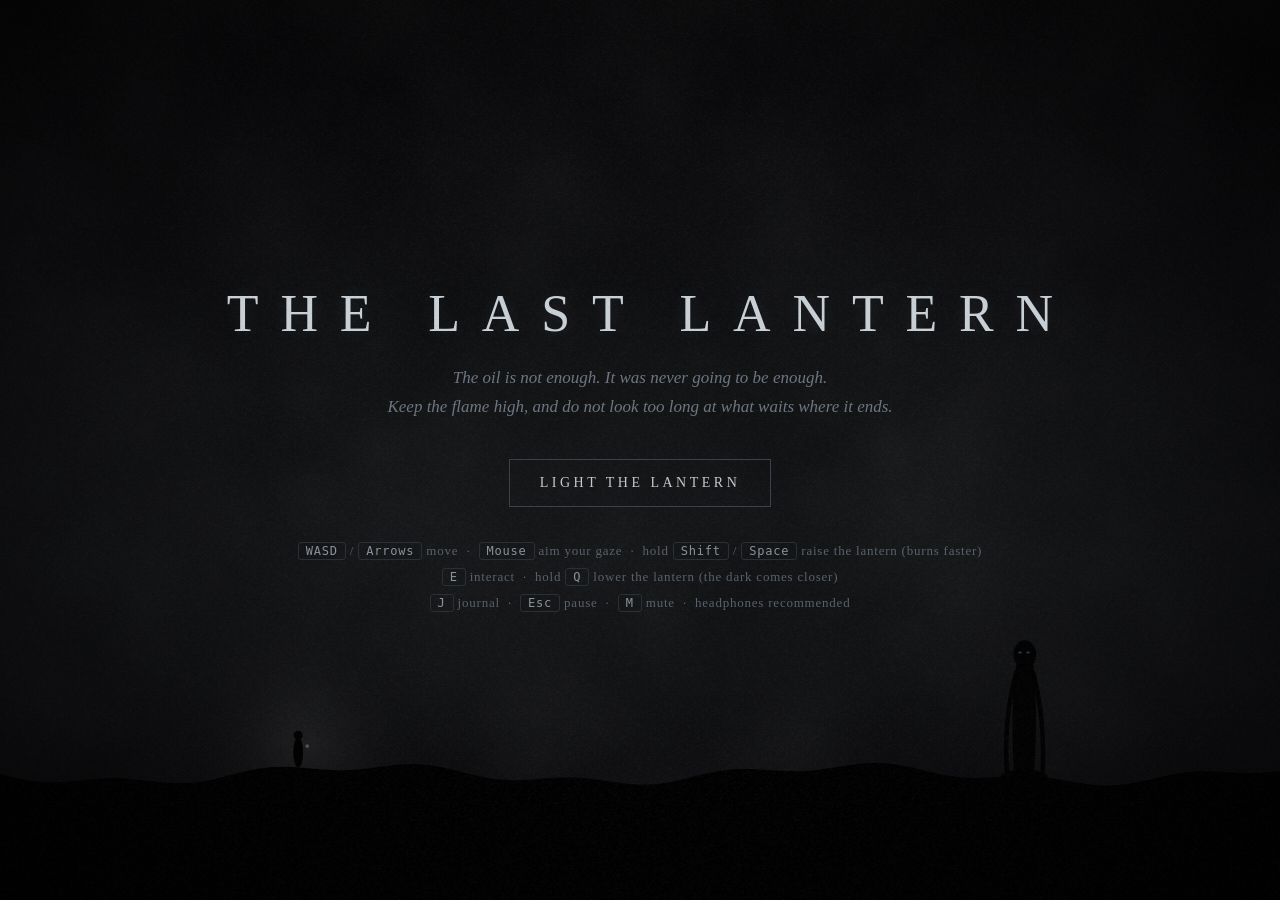
==== index.html @ de09eb02 "The Last Lantern: mobile-first atmospheric exploration game" ====
<!doctype html>
<html lang="en">
<head>
<meta charset="utf-8">
<meta name="viewport" content="width=device-width,initial-scale=1,minimum-scale=1,maximum-scale=1,user-scalable=no,viewport-fit=cover">
<meta name="theme-color" content="#000000">
<meta name="color-scheme" content="dark">
<meta name="description" content="A small eerie lantern game. The oil is not enough.">
<meta name="mobile-web-app-capable" content="yes">
<meta name="apple-mobile-web-app-capable" content="yes">
<meta name="apple-mobile-web-app-status-bar-style" content="black-translucent">
<meta name="apple-mobile-web-app-title" content="Last Lantern">
<meta name="format-detection" content="telephone=no">
<title>The Last Lantern</title>
<link rel="icon" type="image/png" href="icons/icon-192.png">
<link rel="apple-touch-icon" href="icons/apple-touch-icon.png">
<!-- the web app manifest + service worker are attached by script only when served over http(s); opened as a file, the game simply runs -->
<style>
  :root { --ink:#b9c2cb; --dim:#6d7782; --bg:#030406; }
  * { box-sizing:border-box; }
  html,body { margin:0; width:100%; height:100%; height:100dvh; background:#000; overflow:hidden; overscroll-behavior:none; color:var(--ink);
    font-family: "Iowan Old Style","Palatino Linotype",Palatino,Georgia,serif; -webkit-user-select:none; user-select:none; touch-action:none;
    -webkit-touch-callout:none; -webkit-tap-highlight-color:transparent; -webkit-text-size-adjust:100%; text-size-adjust:100%; }
  body { position:fixed; inset:0; }
  #safe { position:fixed; left:0; top:0; visibility:hidden; pointer-events:none;
    padding:env(safe-area-inset-top,0px) env(safe-area-inset-right,0px) env(safe-area-inset-bottom,0px) env(safe-area-inset-left,0px); }
  canvas { display:block; position:fixed; inset:0; }
  html.lowfx body[data-mode=play]::after { display:none; }
  body::after { content:''; position:fixed; inset:-60px; background:var(--grain); opacity:.09; pointer-events:none; z-index:50; animation:grainshift .45s steps(3) infinite; }
  @keyframes grainshift { 0% { transform:translate(0,0); } 33% { transform:translate(-37px,21px); } 66% { transform:translate(19px,-43px); } 100% { transform:translate(0,0); } }
  .overlay { position:fixed; inset:0; display:flex; flex-direction:column; align-items:center; justify-content:center;
    text-align:center; background:rgba(2,3,5,.94); transition:opacity 1.2s ease; z-index:10;
    padding:calc(20px + env(safe-area-inset-top,0px)) calc(20px + env(safe-area-inset-right,0px)) calc(20px + env(safe-area-inset-bottom,0px)) calc(20px + env(safe-area-inset-left,0px)); }
  .hidden { opacity:0; pointer-events:none; }
  h1 { font-weight:400; letter-spacing:.42em; font-size:clamp(26px,5vw,52px); margin:0 0 .4em; color:#c9d0d6;
    text-shadow:0 0 18px rgba(150,170,190,.12); padding-left:.42em; }
  h2 { font-weight:400; letter-spacing:.35em; font-size:clamp(18px,3.4vw,30px); margin:0 0 1em; color:#aeb7c0; padding-left:.35em; }
  p.lede { max-width:34em; color:var(--dim); font-style:italic; line-height:1.7; font-size:clamp(14px,2vw,17px); margin:0 0 2.2em; }
  .controls { color:#59636d; font-size:13px; line-height:2; letter-spacing:.06em; margin-top:2.4em; }
  .controls b { color:#8a949e; font-weight:400; border:1px solid #2a3038; padding:1px 7px; border-radius:3px; font-family:ui-monospace,monospace; font-size:12px; }
  button { font:inherit; background:transparent; color:#c3cad1; border:1px solid #3a424b; padding:12px 30px; letter-spacing:.25em; min-height:48px;
    font-size:14px; cursor:pointer; transition:all .4s; text-transform:uppercase; touch-action:manipulation; }
  button:hover, button:focus { border-color:rgba(118,196,222,.55); color:#e6eaee; outline:none; box-shadow:0 0 30px rgba(140,160,180,.08); }
  #lore { position:fixed; left:50%; top:9%; transform:translateX(-50%); max-width:min(560px,88vw); text-align:center;
    font-style:italic; color:#b3bcc5; font-size:clamp(14px,2.1vw,18px); line-height:1.65; text-shadow:0 0 12px #000,0 0 3px #000;
    opacity:0; transition:opacity 1.6s ease; pointer-events:none; z-index:5; }
  #lore .n { display:block; font-style:normal; font-size:11px; letter-spacing:.4em; color:#59636d; margin-bottom:.8em; }
  #title { background:rgba(2,3,5,.55); }
  #journal .entries { max-width:620px; width:100%; max-height:62vh; max-height:62dvh; overflow:auto; text-align:left; padding:0 8px; touch-action:pan-y; overscroll-behavior:contain; -webkit-overflow-scrolling:touch; }
  #journal .e { border-top:1px solid #1a1f25; padding:14px 2px; color:#a7b0b9; font-style:italic; line-height:1.6; font-size:15px; }
  #journal .e .n { font-style:normal; color:#4d5660; font-size:11px; letter-spacing:.3em; display:block; margin-bottom:4px; }
  #journal .e.missing { color:#30363d; }
  .stats { color:#59636d; letter-spacing:.12em; font-size:13px; margin:-1em 0 2.2em; }
  .tc { display:none; } html.touch .tc { display:block; } html.touch .kb { display:none; }
  /* thumb zone: big round buttons bottom-right, sized for thumbs (all >= 72px) */
  #touch { position:fixed; right:calc(14px + env(safe-area-inset-right,0px)); bottom:calc(18px + env(safe-area-inset-bottom,0px)); width:206px; height:196px; display:none; z-index:4; pointer-events:none; }
  html.touch body[data-mode=play] #touch { display:block; }
  #touch .tb { position:absolute; pointer-events:auto; border-radius:50%; border:1px solid rgba(150,160,172,.34); background:rgba(6,8,10,.46); color:#aeb8c2;
    font-size:12px; letter-spacing:.16em; padding:0 0 0 .16em; min-height:0; display:flex; align-items:center; justify-content:center; text-transform:uppercase;
    transition:border-color .25s, background .25s, transform .08s, color .25s; box-shadow:none; touch-action:none; }
  #touch .tb:hover, #touch .tb:focus { box-shadow:none; color:#aeb8c2; border-color:rgba(150,160,172,.34); }
  #tUse { width:96px; height:96px; right:0; bottom:0; font-size:14px; }
  #tLower { width:76px; height:76px; right:108px; bottom:4px; }
  #tRaise { width:76px; height:76px; right:12px; bottom:110px; }
  #touch .tb.on { background:rgba(170,180,190,.18); border-color:rgba(205,212,220,.7); color:#e4e8ec; transform:scale(.95); }
  #touch .tb.ready { border-color:rgba(225,230,235,.8); color:#eef1f4; animation:ready 1.25s ease-in-out infinite; }
  @keyframes ready { 0%,100% { box-shadow:0 0 0 0 rgba(220,225,230,0), inset 0 0 10px rgba(220,225,230,.06); } 50% { box-shadow:0 0 26px 3px rgba(220,225,230,.22), inset 0 0 20px rgba(220,225,230,.16); } }
  /* small corner icons: journal + pause */
  #corner { position:fixed; top:calc(6px + env(safe-area-inset-top,0px)); right:calc(6px + env(safe-area-inset-right,0px)); display:none; z-index:6; }
  body[data-mode=play] #corner { display:flex; }
  #corner button { width:46px; height:46px; min-height:0; padding:0; border:none; display:flex; align-items:center; justify-content:center; background:transparent; box-shadow:none; }
  #corner svg { width:22px; height:22px; stroke:rgba(165,175,186,.62); fill:none; stroke-width:1.3; stroke-linecap:round; stroke-linejoin:round; }
  #corner button:active svg { stroke:rgba(230,234,238,.9); }
  .row { display:flex; gap:12px; flex-wrap:wrap; justify-content:center; margin-top:1em; }
  .row button { font-size:12px; padding:10px 18px; color:#8d97a1; }
  .controls.tc { color:#7a848f; } .tc div { margin:.12em 0; } .tc b { color:#a3adb7; }
  @media (max-height:520px) { .controls.tc { columns:2; column-gap:2.4em; text-align:left; } .tc div { break-inside:avoid; } }
  .land { display:none; }
  @media (orientation:landscape) { .land { display:inline; } }
  html.touch #lore { top:auto; bottom:calc(250px + env(safe-area-inset-bottom,0px)); max-width:min(520px,90vw); }
  @media (orientation:landscape) { html.touch #lore { bottom:calc(64px + env(safe-area-inset-bottom,0px)); max-width:min(420px,48vw); } }
  /* phones, portrait */
  @media (max-width:540px) and (orientation:portrait) {
    #title { justify-content:flex-start; padding-top:calc(9vh + env(safe-area-inset-top,0px)); padding-top:calc(9dvh + env(safe-area-inset-top,0px)); }
  }
  @media (max-width:540px) {
    h1 { font-size:29px; letter-spacing:.3em; padding-left:.3em; line-height:1.4; }
    h2 { font-size:21px; letter-spacing:.28em; }
    p.lede { font-size:15px; line-height:1.6; }
    .controls { font-size:13px; line-height:1.85; letter-spacing:.03em; margin-top:2em; max-width:340px; }
    .controls b { font-size:11.5px; padding:1px 6px; }
    #lore { font-size:16px; max-width:90vw; }
    #journal .e { font-size:15.5px; }
  }
  /* short screens (phones held sideways) */
  @media (max-height:520px) {
    .overlay { justify-content:center; }
    h1 { font-size:25px; margin-bottom:.2em; }
    h2 { font-size:19px; margin-bottom:.5em; }
    p.lede { font-size:14px; line-height:1.5; margin-bottom:1.1em; max-width:46em; }
    .controls { margin-top:1em; line-height:1.7; font-size:12px; max-width:none; }
    #journal .entries { max-height:58vh; max-height:58dvh; }
    #touch { transform:scale(.9); transform-origin:100% 100%; }
  }
</style>
</head>
<body>
<div id="safe"></div>
<canvas id="c"></canvas>
<div id="lore"></div>

<div id="title" class="overlay">
  <h1>THE LAST LANTERN</h1>
  <p class="lede">The oil is not enough. It was never going to be enough.<br>Keep the flame high, and do not look too long at what waits where it ends.</p>
  <button id="startBtn">Light the lantern</button>
  <div class="controls tc">
    <div><b>Walk</b> a thumb down in the lower half <span class="land">(left half)</span></div>
    <div><b>Look</b> drag in the upper half <span class="land">(right half)</span></div>
    <div><b>Raise</b> more light, but it burns faster</div>
    <div><b>Lower</b> the dark comes closer</div>
    <div><b>Use</b> glows when something is in reach</div>
    <div>tap a mirror to turn it &nbsp;·&nbsp; headphones on</div>
  </div>
  <div class="controls kb">
    <b>WASD</b> / <b>Arrows</b> move &nbsp;·&nbsp; <b>Mouse</b> aim your gaze &nbsp;·&nbsp; hold <b>Shift</b> / <b>Space</b> raise the lantern (burns faster)<br>
    <b>E</b> interact &nbsp;·&nbsp; hold <b>Q</b> lower the lantern (the dark comes closer)<br>
    <b>J</b> journal &nbsp;·&nbsp; <b>Esc</b> pause &nbsp;·&nbsp; <b>M</b> mute &nbsp;·&nbsp; headphones recommended
  </div>
</div>

<div id="depth" class="overlay hidden"><h2 id="depthName"></h2><p class="lede" id="depthLine"></p></div>

<div id="pause" class="overlay hidden">
  <h2>THE FLAME WAITS</h2>
  <p class="lede">It is still burning. Somewhere, so are you.</p>
  <button id="resumeBtn">Return</button>
  <div class="row"><button id="soundBtn">Sound: on</button><button id="hapticBtn">Vibration: on</button><button id="quitBtn">Give up</button></div>
</div>

<div id="journal" class="overlay hidden">
  <h2>FRAGMENTS</h2>
  <div class="entries scroll" id="entries"></div>
  <p style="margin-top:1.6em"><button id="closeJournal">Close</button></p>
</div>

<div id="end" class="overlay hidden">
  <h2 id="endTitle"></h2>
  <p class="lede" id="endText"></p>
  <div class="stats" id="endStats"></div>
  <button id="againBtn">Go down again</button>
</div>

<div id="touch"><button class="tb" id="tRaise" aria-label="Raise the lantern">Raise</button><button class="tb" id="tLower" aria-label="Lower the lantern">Lower</button><button class="tb" id="tUse" aria-label="Use">Use</button></div>
<div id="corner">
  <button id="bJournal" aria-label="Journal"><svg viewBox="0 0 24 24"><path d="M4 5.5c2.6-1.2 5.4-1.2 8 .4v13c-2.6-1.6-5.4-1.6-8-.4z"/><path d="M20 5.5c-2.6-1.2-5.4-1.2-8 .4v13c2.6-1.6 5.4-1.6 8-.4z"/></svg></button>
  <button id="bPause" aria-label="Pause"><svg viewBox="0 0 24 24"><path d="M9 6v12M15 6v12"/></svg></button>
</div>

<script>
'use strict';
/* =========================================================================
   THE LAST LANTERN — a small atmospheric dread game. Single file, no deps.
   ========================================================================= */
const TILE = 32, TAU = Math.PI * 2, DEPTHS = 3;
const clamp = (v, a, b) => v < a ? a : v > b ? b : v;
const lerp = (a, b, t) => a + (b - a) * t;

const LORE = [
  "Day three. The lamplighter says the dark down here is not an absence. It is a tenant. Pay it in oil and it lets you pass.",
  "Do not count the eyes. If you count them, they know you are counting.",
  "The light does not drive them away. It only makes them polite.",
  "There were nine of us when we came down. The tally on the wall says ten. None of us made the tenth mark.",
  "Something walked beside me for an hour, just past the edge of the light. When I stopped, it stopped. A moment later. Not quite in time.",
  "If you hear whispering, do not answer. It is practising your voice.",
  "Mara's lantern went out at the third turning. We heard her calling for an hour. Then she stopped calling, and started describing us.",
  "The walls are warmer than stone should be. When the oil runs low I can feel them leaning in to listen.",
  "Note to whoever finds this: the stairs only go down. I have checked. I have checked so many times.",
  "I dreamt I was the dark, and someone came with a little light, and I was so patient. I was so patient.",
  "They are not afraid of the flame. They are waiting for it. You do not stand that close to something you fear.",
  "keep the flame high keep the flame high keep the flame high keep the flame high keep"
];
const WHISPERS = ["closer", "let it go out", "we remember your face", "stay", "so heavy, the light", "put it down",
  "we are patient", "don't turn around", "not yet", "you were always here", "hush", "listen", "it's almost out", "we can wait"];
const DEPTH_INFO = [
  ["DEPTH  I", "The stair closes above you without a sound. Your lantern is the only warm thing for a mile of stone."],
  ["DEPTH  II", "The air is colder here. The walls are wet, as if something has been breathing on them."],
  ["DEPTH  III", "There is no draft at this depth. Nothing has come down here in a long time. Nothing has gone up."]
];

const PUZZLE_HINT = [
  "The stair is sealed. Four braziers stand cold somewhere on this level, and someone has scratched a count beside each.  {E} lights them, in the order they were counted.",
  "The stair is sealed. A thin grey light falls through a crack in the ceiling.  Turn the mirrors with {E}{TAP} and lead it to the seal.",
  "The stair is sealed. Three stones on this level are blank in your light. Some things will only speak in the dark.  Hold {Q} to lower the lantern."
];
const SOLVE_TEXT = [
  "The four flames lean toward you, all at once. Somewhere below, stone moves. Everything in the dark has gone very quiet.",
  "The light touches the seal and turns the colour of ash. Somewhere below, stone moves. Nothing in the dark is breathing.",
  "The last sigil finishes itself without you. The stair opens. They have all stopped moving, to listen."
];
const SEALED_TEXT = [
  "The stair is sealed. Four cold braziers. A count scratched beside each.",
  "The stair is sealed. The glyph on the slab waits for the light from above.",
  "The stair is sealed. The stones will not speak in your light."
];
const DIRS = [[0, -1], [1, 0], [0, 1], [-1, 0]]; // N E S W
const RUNES = [[[0, -1, 0, 1], [-1, -1, 1, 0]], [[-1, -1, 1, 1], [1, -1, -1, 1], [0, -1, 0, 0]], [[-1, 1, 0, -1], [0, -1, 1, 1], [-.5, .2, .5, .2]], [[-1, -1, -1, 1], [-1, 0, 1, -1], [-1, 0, 1, 1]]];
const reflectDir = (q, d) => { const o = (d + 2) % 4; return o === q ? (q + 1) % 4 : o === (q + 1) % 4 ? q : -1; };
const correctQ = (din, dout) => { const o = (din + 2) % 4; return (o + 1) % 4 === dout ? o : dout; };

/* ---------- seeded RNG (level generation only) ---------- */
let _s = 1;
function seedRng(s) { _s = s >>> 0 || 1; }
function rng() { _s |= 0; _s = _s + 0x6D2B79F5 | 0; let t = Math.imul(_s ^ _s >>> 15, 1 | _s); t = t + Math.imul(t ^ t >>> 7, 61 | t) ^ t; return ((t ^ t >>> 14) >>> 0) / 4294967296; }
const R = (a, b) => a + Math.random() * (b - a);  // visual randomness

/* ---------- canvas ---------- */
const cv = document.getElementById('c'), ctx = cv.getContext('2d');
const dark = document.createElement('canvas'), dctx = dark.getContext('2d');
const lightC = document.createElement('canvas'), lctx = lightC.getContext('2d');  // what the lantern lights, masked by what you can see
const maskC = document.createElement('canvas'), mctx = maskC.getContext('2d');    // view cone + near sense; reused for lit fog
let LS = .5; // light/fog buffers are soft: rendered below screen resolution (scaled by the adaptive quality)
const ACC = '118,196,222', acc = a => `rgba(${ACC},${a})`;                      // the single cold accent: things that belong to the dark
let VW = 0, VH = 0, DPR = 1, baseScale = 1;
const HTML = document.documentElement, QS = new URLSearchParams(location.search);
/* input mode: touch UI on coarse pointers; flips live when the player touches the screen or uses the keyboard */
let touchUI = matchMedia('(pointer:coarse)').matches || (navigator.maxTouchPoints > 0 && !matchMedia('(pointer:fine)').matches);
function setTouchUI(v) { touchUI = v; HTML.classList.toggle('touch', v); }
setTouchUI(touchUI);
/* adaptive quality: 0 = lowest. light-buffer resolution, devicePixelRatio cap, fog layers, film grain, particles, ray count */
const QL = [
  { ls: .25, dpr: 1, fog: 1, grain: 0, fx: .35, rays: 160 },
  { ls: .33, dpr: 1.25, fog: 1, grain: 1, fx: .6, rays: 230 },
  { ls: .42, dpr: 1.75, fog: 2, grain: 1, fx: 1, rays: 320 },
  { ls: .5, dpr: 2, fog: 2, grain: 1, fx: 1, rays: 420 }];
const perf = { q: touchUI ? 2 : 3, lock: null, ceil: 3, acc: 0, work: 0, n: 0, bad: 0, good: 0, settle: 2, upAt: -1e9, ceilAt: 0, fps: 0, ms: 0, wk: 0, stress: 0, log: [] };
if (QS.has('q') && QS.get('q') !== 'auto') { perf.q = perf.lock = clamp(QS.get('q') | 0, 0, 3); }
const UI = { t: 0, r: 0, b: 0, l: 0 };
function readSafe() { const el = document.getElementById('safe'); if (!el) return; const cs = getComputedStyle(el); UI.t = parseFloat(cs.paddingTop) || 0; UI.r = parseFloat(cs.paddingRight) || 0; UI.b = parseFloat(cs.paddingBottom) || 0; UI.l = parseFloat(cs.paddingLeft) || 0; }
function resize() {
  const Q = QL[perf.q]; LS = Q.ls;
  DPR = Math.min(Q.dpr, window.devicePixelRatio || 1);
  VW = innerWidth; VH = innerHeight; readSafe();
  cv.width = Math.round(VW * DPR); cv.height = Math.round(VH * DPR);
  dark.width = lightC.width = maskC.width = Math.round(VW * DPR * LS); dark.height = lightC.height = maskC.height = Math.round(VH * DPR * LS);
  cv.style.width = VW + 'px'; cv.style.height = VH + 'px';
  baseScale = touchUI ? clamp(Math.min(VW, VH) / (TILE * 12.5), 0.8, 2.2) : clamp(Math.min(VW, VH) / (TILE * 12), 0.85, 2.2);
  HTML.classList.toggle('lowfx', perf.q <= 1);
}
addEventListener('resize', resize); addEventListener('orientationchange', () => setTimeout(resize, 120));
if (window.visualViewport) visualViewport.addEventListener('resize', resize);
resize();
function setQuality(q, why) {
  q = clamp(q, 0, 3); if (q === perf.q) return;
  perf.log.push({ t: +S.t.toFixed(1), from: perf.q, to: q, why, ms: +perf.ms.toFixed(1), work: +perf.wk.toFixed(1) });
  perf.q = q; perf.settle = 1; perf.bad = perf.good = 0; resize();
}
/* measured once per second: drop a level when frames run long, climb back slowly when there is headroom.
   a phone capped at 30 Hz (low-power mode) with light CPU work is left alone: that is a steady 30. */
function perfSample(iv, work, now) {
  if (iv > 250) return; // a stall (tab switch, debugger): ignore
  perf.acc += iv; perf.work += work; perf.n++;
  if (perf.acc < 1000) return;
  const ms = perf.acc / perf.n, wk = perf.work / perf.n; perf.ms = ms; perf.wk = wk; perf.fps = 1000 / ms; perf.acc = perf.work = perf.n = 0;
  if (perf.settle > 0) { perf.settle--; return; }
  if (perf.lock !== null) return;
  const bad = (ms > 20.5 && wk > 3) || ms > 36, good = ms < 17.8 && wk < 9;
  // a level that proves too heavy within 30 s of climbing to it becomes the ceiling; one more try is allowed after 2 minutes
  if (perf.q === perf.ceil && perf.ceil < 3 && now - perf.ceilAt > 120000) perf.ceil++;
  if (bad) { perf.good = 0; if (++perf.bad >= 2 && perf.q > 0) { if (now - perf.upAt < 30000) { perf.ceil = perf.q - 1; perf.ceilAt = now; } setQuality(perf.q - 1, 'down'); } }
  else if (good) { perf.bad = 0; if (++perf.good >= 6 && perf.q < perf.ceil) { perf.upAt = now; setQuality(perf.q + 1, 'up'); } }
  else { perf.bad = 0; perf.good = Math.max(0, perf.good - 1); }
}

/* grain textures */
const grain = [];
for (let k = 0; k < 4; k++) {
  const g = document.createElement('canvas'); g.width = g.height = 192; const gc = g.getContext('2d');
  const id = gc.createImageData(192, 192);
  for (let i = 0; i < id.data.length; i += 4) { const lite = Math.random() < .45, v = lite ? 150 + Math.random() * 105 | 0 : Math.random() * 40 | 0; id.data[i] = id.data[i + 1] = id.data[i + 2] = v; id.data[i + 3] = Math.random() < .55 ? (lite ? 16 + Math.random() * 18 : 30 + Math.random() * 40) | 0 : 0; }
  gc.putImageData(id, 0, 0); grain.push(ctx.createPattern(g, 'repeat'));
  if (k === 0) document.documentElement.style.setProperty('--grain', `url(${g.toDataURL()})`);
}
/* tileable fog: soft blobs at three scales, wrapped at the edges */
const fogCanvas = document.createElement('canvas'); fogCanvas.width = fogCanvas.height = 512;
{
  const fc = fogCanvas.getContext('2d');
  for (const [n, r0, r1, a] of [[34, 70, 150, .07], [110, 22, 55, .05], [260, 6, 16, .035]]) for (let i = 0; i < n; i++) {
    const x = Math.random() * 512, y = Math.random() * 512, r = R(r0, r1);
    for (const ox of [-512, 0, 512]) for (const oy of [-512, 0, 512]) {
      if (x + ox + r < 0 || x + ox - r > 512 || y + oy + r < 0 || y + oy - r > 512) continue;
      const gr = fc.createRadialGradient(x + ox, y + oy, 0, x + ox, y + oy, r); gr.addColorStop(0, `rgba(235,238,242,${a})`); gr.addColorStop(1, 'rgba(235,238,242,0)');
      fc.fillStyle = gr; fc.fillRect(x + ox - r, y + oy - r, r * 2, r * 2);
    }
  }
}
const fogPat = c => c.__fog || (c.__fog = c.createPattern(fogCanvas, 'repeat'));

/* =========================================================================
   AUDIO — all procedural (drone, dissonance, whispers, heartbeat)
   ========================================================================= */
const AU = {
  C: null, muted: false, nextWhisper: 6, nextBeat: 0,
  init() {
    if (this.C) { this.C.resume(); return; }
    const AC = window.AudioContext || window.webkitAudioContext; if (!AC) return;
    const C = this.C = new AC();
    this.master = C.createGain(); this.master.gain.value = this.muted ? 0 : .85;
    const comp = C.createDynamicsCompressor(); comp.threshold.value = -20; comp.ratio.value = 4;
    this.master.connect(comp); comp.connect(C.destination);
    // noise
    const nb = C.createBuffer(1, C.sampleRate * 3, C.sampleRate), nd = nb.getChannelData(0);
    for (let i = 0; i < nd.length; i++) nd[i] = Math.random() * 2 - 1;
    this.noise = nb;
    // cavern reverb
    const len = C.sampleRate * 3.5, ib = C.createBuffer(2, len, C.sampleRate);
    for (let ch = 0; ch < 2; ch++) { const d = ib.getChannelData(ch); for (let i = 0; i < len; i++) d[i] = (Math.random() * 2 - 1) * Math.pow(1 - i / len, 2.6); }
    this.verb = C.createConvolver(); this.verb.buffer = ib;
    const vg = C.createGain(); vg.gain.value = .55; this.verb.connect(vg); vg.connect(this.master);
    // low drone (detuned saws — slow beating)
    this.droneLP = C.createBiquadFilter(); this.droneLP.type = 'lowpass'; this.droneLP.frequency.value = 140; this.droneLP.Q.value = 2;
    this.droneG = C.createGain(); this.droneG.gain.value = 0;
    [41.2, 43.4, 61.9].forEach(f => { const o = C.createOscillator(); o.type = 'sawtooth'; o.frequency.value = f; o.connect(this.droneLP); o.start(); });
    this.droneLP.connect(this.droneG); this.droneG.connect(this.master); this.droneG.connect(this.verb);
    // dissonant cluster (minor 2nd + tritone), slow tremolo
    this.disG = C.createGain(); this.disG.gain.value = 0;
    const trem = C.createGain(); trem.gain.value = .6;
    const lfo = C.createOscillator(); lfo.frequency.value = .11; const lfoG = C.createGain(); lfoG.gain.value = .4; lfo.connect(lfoG); lfoG.connect(trem.gain); lfo.start();
    [207.65, 220.0, 311.13, 233.08].forEach((f, i) => { const o = C.createOscillator(); o.type = i === 3 ? 'triangle' : 'sine'; o.frequency.value = f; o.detune.value = R(-9, 9); o.connect(trem); o.start(); });
    trem.connect(this.disG); this.disG.connect(this.verb); this.disG.connect(this.master);
    // thin high strings (only near the end of the oil)
    this.highG = C.createGain(); this.highG.gain.value = 0;
    [1244.5, 1318.5].forEach(f => { const o = C.createOscillator(); o.type = 'triangle'; o.frequency.value = f; o.connect(this.highG); o.start(); });
    this.highG.connect(this.verb);
    // lantern hiss
    const hs = C.createBufferSource(); hs.buffer = nb; hs.loop = true;
    const hbp = C.createBiquadFilter(); hbp.type = 'bandpass'; hbp.frequency.value = 2600; hbp.Q.value = .8;
    this.hissG = C.createGain(); this.hissG.gain.value = 0; hs.connect(hbp); hbp.connect(this.hissG); this.hissG.connect(this.master); hs.start();
  },
  // iOS Safari only lets audio start inside a touchend/click: create/resume the context there and play one silent sample
  unlock() {
    if (document.hidden) return;
    if (!this.C) this.init(); else if (this.C.state !== 'running') this.C.resume().catch(() => {});
    if (this.C && !this.primed) { const b = this.C.createBuffer(1, 1, 22050), src = this.C.createBufferSource(); src.buffer = b; src.connect(this.C.destination); src.start(0); this.primed = true; }
  },
  setMuted(m) { this.muted = m; if (this.master) this.master.gain.setTargetAtTime(m ? 0 : .85, this.C.currentTime, .1); },
  update(dt, oil, raised, ember, playing) {
    if (!this.C) return;
    const hush = playing && S.hush > 0;
    const t = this.C.currentTime, dread = playing ? (ember ? 1 : 1 - oil) : 0.25;
    this.droneG.gain.setTargetAtTime(hush ? .005 : playing ? .05 + .16 * dread : .04, t, hush ? .12 : .6);
    this.droneLP.frequency.setTargetAtTime(110 + 160 * dread, t, .8);
    this.disG.gain.setTargetAtTime(hush ? 0 : playing ? .045 * Math.pow(clamp((dread - .35) / .65, 0, 1), 1.6) : 0, t, 1.2);
    this.highG.gain.setTargetAtTime(hush ? 0 : playing ? .010 * Math.pow(clamp((dread - .75) / .25, 0, 1), 2) : 0, t, 1.5);
    this.hissG.gain.setTargetAtTime(playing && !ember ? .010 * (.4 + oil) * (raised ? 1.8 : 1) : 0, t, .2);
    if (!playing) return;
    // whispers when oil runs low
    this.nextWhisper -= dt;
    if (dread > .55 && this.nextWhisper <= 0 && !hush) {
      const k = clamp((dread - .55) / .45, 0, 1);
      this.whisper(R(-1, 1), .9 + 1.8 * k);
      this.nextWhisper = lerp(9, 1.6, k) * R(.6, 1.4);
    }
  },
  whisper(pan, vol) {
    if (!this.C) return; const C = this.C, now = C.currentTime + .03, dur = R(.8, 2.3);
    const src = C.createBufferSource(); src.buffer = this.noise;
    const b1 = C.createBiquadFilter(), b2 = C.createBiquadFilter(), hp = C.createBiquadFilter(), g = C.createGain(), p = C.createStereoPanner ? C.createStereoPanner() : null;
    b1.type = b2.type = 'bandpass'; b1.Q.value = 6; b2.Q.value = 8; hp.type = 'highpass'; hp.frequency.value = 320; g.gain.value = 0;
    src.connect(b1); src.connect(b2); b1.connect(g); b2.connect(g); g.connect(hp);
    let out = hp; if (p) { p.pan.value = clamp(pan, -1, 1); hp.connect(p); out = p; }
    out.connect(this.master); out.connect(this.verb);
    let t = now; const end = now + dur;
    while (t < end) {
      const sl = R(.06, .2);
      b1.frequency.setValueAtTime(R(320, 900), t); b2.frequency.setValueAtTime(R(1100, 2900), t);
      g.gain.setValueAtTime(0.0001, t); g.gain.linearRampToValueAtTime(vol * R(.4, 1), t + sl * .35); g.gain.linearRampToValueAtTime(0.0001, t + sl);
      t += sl + (Math.random() < .2 ? R(.08, .25) : R(0, .04));
    }
    src.start(now, R(0, 1.5)); src.stop(end + .3);
  },
  thump(t, v) {
    const C = this.C, o = C.createOscillator(), g = C.createGain(); o.type = 'sine';
    o.frequency.setValueAtTime(62, t); o.frequency.exponentialRampToValueAtTime(34, t + .18);
    g.gain.setValueAtTime(0.0001, t); g.gain.exponentialRampToValueAtTime(v, t + .012); g.gain.exponentialRampToValueAtTime(0.0001, t + .28);
    o.connect(g); g.connect(this.master); o.start(t); o.stop(t + .3);
  },
  heartbeat(v) { if (!this.C) return; const t = this.C.currentTime + .02; this.thump(t, v); this.thump(t + .27, v * .7); },
  tone(f, t, dur, v, type = 'sine', dest) {
    const C = this.C, o = C.createOscillator(), g = C.createGain(); o.type = type; o.frequency.value = f;
    g.gain.setValueAtTime(0.0001, t); g.gain.exponentialRampToValueAtTime(v, t + .02); g.gain.exponentialRampToValueAtTime(0.0001, t + dur);
    o.connect(g); g.connect(dest || this.master); if (dest !== this.verb) g.connect(this.verb); o.start(t); o.stop(t + dur + .05); return o;
  },
  noiseBurst(t, dur, f0, f1, v, pan = 0, type = 'bandpass', q = 1.2) {
    const C = this.C, s = C.createBufferSource(), f = C.createBiquadFilter(), g = C.createGain();
    s.buffer = this.noise; f.type = type; f.Q.value = q; f.frequency.setValueAtTime(f0, t); f.frequency.exponentialRampToValueAtTime(f1, t + dur);
    g.gain.setValueAtTime(0.0001, t); g.gain.exponentialRampToValueAtTime(v, t + dur * .25); g.gain.exponentialRampToValueAtTime(0.0001, t + dur);
    s.connect(f); f.connect(g);
    let out = g; if (C.createStereoPanner) { const p = C.createStereoPanner(); p.pan.value = clamp(pan, -1, 1); g.connect(p); out = p; }
    out.connect(this.master); out.connect(this.verb); s.start(t, R(0, 2)); s.stop(t + dur + .05);
  },
  step() { if (!this.C) return; this.noiseBurst(this.C.currentTime, .07, 900, 300, .05, R(-.2, .2), 'lowpass', .7); },
  oil() { if (!this.C) return; const t = this.C.currentTime; [190, 150, 118].forEach((f, i) => this.tone(f, t + i * .07, .18, .12)); this.noiseBurst(t + .15, .6, 250, 1800, .12, 0, 'bandpass', .8); },
  lore() { if (!this.C) return; const t = this.C.currentTime; this.tone(174.6, t, 5, .12); this.tone(246.9, t + .01, 4.5, .07); this.tone(523.2, t, 2.5, .025, 'triangle'); },
  flee(pan) { if (!this.C) return; this.noiseBurst(this.C.currentTime, .7, 2200, 260, .18, pan, 'bandpass', 2); },
  descend() { if (!this.C) return; const t = this.C.currentTime; [55, 58.27, 82.4, 116.5].forEach(f => this.tone(f, t, 5.5, .09, 'sine')); },
  out() { if (!this.C) return; const t = this.C.currentTime; this.noiseBurst(t, 1.1, 1400, 120, .2, 0, 'lowpass', .5); this.tone(98, t + .2, 4, .1); this.tone(103.8, t + .2, 4, .08); },
  relight() { if (!this.C) return; this.noiseBurst(this.C.currentTime, .9, 180, 2400, .2, 0, 'bandpass', .7); },
  // puzzle solved: an inhaled swell, cut off dead — then cold glass and a sub-bass you feel more than hear
  sting() {
    if (!this.C) return; const C = this.C, t = C.currentTime;
    const s = C.createBufferSource(), f = C.createBiquadFilter(), g = C.createGain(); s.buffer = this.noise; f.type = 'bandpass'; f.Q.value = 1.4;
    f.frequency.setValueAtTime(300, t); f.frequency.exponentialRampToValueAtTime(2600, t + .9);
    g.gain.setValueAtTime(0.0001, t); g.gain.exponentialRampToValueAtTime(.22, t + .88); g.gain.setValueAtTime(0.0001, t + .9);
    s.connect(f); f.connect(g); g.connect(this.master); s.start(t); s.stop(t + 1);
    const t2 = t + .95;
    [1661.2, 1760, 2349.3, 2489].forEach((fr, i) => this.tone(fr * (1 + R(-.003, .003)), t2 + i * .03, 4.5, .03, 'sine', this.verb));
    this.tone(46.25, t2, 2.6, .3); this.tone(49, t2, 2.6, .2);
  },
  ignite() { if (!this.C) return; const t = this.C.currentTime; this.noiseBurst(t, .5, 400, 3000, .12, 0, 'bandpass', .9); this.tone(196, t, 3, .07); this.tone(277.2, t, 3, .045); },
  snuff() { if (!this.C) return; const t = this.C.currentTime; this.noiseBurst(t, 1.2, 2400, 90, .25, 0, 'lowpass', .6); this.tone(73.4, t + .1, 3.5, .14); this.tone(77.8, t + .1, 3.5, .11); },
  grind() { if (!this.C) return; const t = this.C.currentTime; this.noiseBurst(t, .35, 260, 140, .22, R(-.2, .2), 'bandpass', 3); this.tone(1900, t + .3, .25, .02, 'triangle'); },
  sigil() { if (!this.C) return; const t = this.C.currentTime; this.tone(65.4, t, 4, .16); this.tone(92.5, t, 4, .06); this.tone(1108.7, t + .05, 3, .02, 'sine', this.verb); },
  death() { if (!this.C) return; const t = this.C.currentTime; [41.2, 43.65, 58.27, 61.7].forEach(f => this.tone(f, t, 7, .14, 'sawtooth')); for (let i = 0; i < 6; i++) setTimeout(() => this.whisper(R(-1, 1), 2.2), i * 380); }
};

/* haptics (Android Chrome etc.; iOS Safari has no vibration API, so this quietly does nothing there) */
const HAP = {
  ok: typeof navigator.vibrate === 'function', on: true, log: [],
  buzz(pat, what) { this.log.push(what); if (this.ok && this.on) try { navigator.vibrate(pat); } catch (e) { } }
};

/* =========================================================================
   LEVEL GENERATION — cellular-automata catacombs
   ========================================================================= */
let L = null;
const isWall = (tx, ty) => tx < 0 || ty < 0 || tx >= L.w || ty >= L.h || L.g[ty * L.w + tx] === 1;
const wallAt = (x, y) => isWall(Math.floor(x / TILE), Math.floor(y / TILE));

function genLevel(depth) {
  const w = 50 + depth * 5, h = 36 + depth * 4;
  let g, region;
  for (let attempt = 0; attempt < 80; attempt++) {
    g = new Uint8Array(w * h);
    for (let y = 0; y < h; y++) for (let x = 0; x < w; x++)
      g[y * w + x] = (x < 1 || y < 1 || x >= w - 1 || y >= h - 1) ? 1 : (rng() < .465 ? 1 : 0);
    for (let it = 0; it < 5; it++) {
      const n = new Uint8Array(w * h);
      for (let y = 0; y < h; y++) for (let x = 0; x < w; x++) {
        if (x < 1 || y < 1 || x >= w - 1 || y >= h - 1) { n[y * w + x] = 1; continue; }
        let c = 0; for (let j = -1; j <= 1; j++) for (let i = -1; i <= 1; i++) if (i || j) c += g[(y + j) * w + x + i];
        n[y * w + x] = c > 4 ? 1 : c < 4 ? 0 : g[y * w + x];
      }
      g = n;
    }
    const seen = new Uint8Array(w * h); let best = [];
    for (let i = 0; i < w * h; i++) {
      if (g[i] || seen[i]) continue;
      const q = [i], reg = []; seen[i] = 1;
      while (q.length) { const c = q.pop(); reg.push(c); const cx = c % w, cy = (c / w) | 0;
        for (const [dx, dy] of [[1, 0], [-1, 0], [0, 1], [0, -1]]) { const nx = cx + dx, ny = cy + dy, ni = ny * w + nx;
          if (nx >= 0 && ny >= 0 && nx < w && ny < h && !g[ni] && !seen[ni]) { seen[ni] = 1; q.push(ni); } } }
      if (reg.length > best.length) best = reg;
    }
    if (best.length > w * h * .38) {
      const keep = new Uint8Array(w * h); best.forEach(i => keep[i] = 1);
      for (let i = 0; i < w * h; i++) if (!keep[i]) g[i] = 1;
      region = best; break;
    }
  }
  L = { w, h, g, depth };
  const open = i => { const x = i % w, y = (i / w) | 0; for (let j = -1; j <= 1; j++) for (let k = -1; k <= 1; k++) if (isWall(x + k, y + j)) return false; return true; };
  const opens = region.filter(open);
  const start = opens[Math.floor(rng() * opens.length)];
  // BFS distance
  const dist = new Int32Array(w * h).fill(-1); dist[start] = 0; const q = [start];
  for (let qi = 0; qi < q.length; qi++) { const c = q[qi], cx = c % w, cy = (c / w) | 0;
    for (const [dx, dy] of [[1, 0], [-1, 0], [0, 1], [0, -1]]) { const ni = (cy + dy) * w + cx + dx; if (!g[ni] && dist[ni] < 0) { dist[ni] = dist[c] + 1; q.push(ni); } } }
  let exit = opens[0]; for (const i of opens) if (dist[i] > dist[exit]) exit = i;
  const toXY = i => ({ x: (i % w + .5) * TILE, y: (((i / w) | 0) + .5) * TILE, tx: i % w, ty: (i / w) | 0 });
  L.start = toXY(start); L.exit = toXY(exit); L.maxDist = dist[exit];
  genPuzzle(depth, opens, region, dist);
  // items
  const cands = region.filter(i => dist[i] > 5 && !isWall(i % w + 1, (i / w) | 0) + !isWall(i % w - 1, (i / w) | 0) + !isWall(i % w, ((i / w) | 0) + 1) + !isWall(i % w, ((i / w) | 0) - 1) >= 3);
  for (let i = cands.length - 1; i > 0; i--) { const j = Math.floor(rng() * (i + 1)); [cands[i], cands[j]] = [cands[j], cands[i]]; }
  const placed = [L.start, L.exit]; L.items = [];
  const place = (type, n, minD, extra) => {
    let made = 0;
    for (let pass = 0; pass < 3 && made < n; pass++) for (const c of cands) {
      if (made >= n) break; const p = toXY(c), md = minD * TILE * (1 - pass * .3);
      if (placed.some(o => Math.hypot(o.x - p.x, o.y - p.y) < md)) continue;
      if (L.reserved.some(o => Math.hypot(o.x - p.x, o.y - p.y) < TILE * 2)) continue;
      if (extra && !extra(c)) continue;
      placed.push(p); L.items.push({ type, x: p.x, y: p.y, taken: false, glint: rng() * 10, idx: type === 'lore' ? depth * 4 + made : 0 }); made++;
    }
  };
  place('lore', 4, 9, c => dist[c] > L.maxDist * .25);
  place('oil', [7, 6, 5][depth], 7);
  renderLevel();
}

/* =========================================================================
   PUZZLES — one per depth; the stair stays sealed until it is solved.
   Every puzzle object sits on a tile of the single connected floor region,
   so it is always reachable whatever the layout.
   ========================================================================= */
function genPuzzle(depth, opens, region, dist) {
  const { w, h } = L; L.sealed = true; L.sealFade = 1; L.reserved = [];
  const key = (x, y) => y * w + x, exitK = key(L.exit.tx, L.exit.ty), startK = key(L.start.tx, L.start.ty);
  const tc = t => ({ tx: t.tx, ty: t.ty, x: (t.tx + .5) * TILE, y: (t.ty + .5) * TILE });
  const ofI = i => tc({ tx: i % w, ty: (i / w) | 0 });
  const shuffled = arr => { const a = arr.slice(); for (let i = a.length - 1; i > 0; i--) { const j = Math.floor(rng() * (i + 1)); [a[i], a[j]] = [a[j], a[i]]; } return a; };
  const pickSpread = (pool, n, minD) => {
    for (let md = minD; md >= 1; md--) {
      const out = [];
      for (const i of shuffled(pool)) { const p = ofI(i); if ([L.start, L.exit, ...out].some(o => Math.hypot(o.tx - p.tx, o.ty - p.ty) < md)) continue; out.push(p); if (out.length === n) return out; }
    }
    return null;
  };
  const floor4 = i => [[1, 0], [-1, 0], [0, 1], [0, -1]].filter(([dx, dy]) => !isWall(i % w + dx, ((i / w) | 0) + dy)).length;

  if (depth === 0) {
    // braziers sit on fully open tiles (all 8 neighbours floor), so making them solid can never cut a path
    const pool = opens.filter(i => dist[i] > 4 && i !== exitK);
    const pts = pickSpread(pool, 4, 9) || pickSpread(opens.filter(i => i !== startK && i !== exitK), 4, 3);
    const order = shuffled([0, 1, 2, 3]);
    L.puzzle = { type: 'braziers', next: 0, fails: 0, braziers: pts.map((p, k) => ({ ...p, order: order[k], lit: false, poly: null, rune: k })) };
    L.reserved.push(...pts);
  } else if (depth === 1) {
    const run = (tx, ty, d, maxLen) => { const out = []; let x = tx, y = ty; for (let k = 1; k <= maxLen; k++) { x += DIRS[d][0]; y += DIRS[d][1]; if (isWall(x, y)) break; out.push({ tx: x, ty: y, k }); } return out; };
    const segKeys = (a, b, d) => { const ks = []; let x = a.tx, y = a.ty; while (x !== b.tx || y !== b.ty) { x += DIRS[d][0]; y += DIRS[d][1]; ks.push(key(x, y)); } return ks; };
    // walk backwards from the seal: seal <- mirror <- mirror <- ... <- light source, every leg a straight run of floor
    const search = nM => {
      let budget = 5000; const nodes = [{ tx: L.exit.tx, ty: L.exit.ty }], bd = [], segs = [];
      const dfs = prev => {
        if (--budget < 0) return false;
        const cur = nodes[nodes.length - 1];
        const dirs = prev < 0 ? shuffled([0, 1, 2, 3]) : shuffled([(prev + 1) % 4, (prev + 3) % 4]);
        for (const d of dirs) for (const t of shuffled(run(cur.tx, cur.ty, d, 11).filter(t => t.k >= 3)).slice(0, 4)) {
          const sk = segKeys(cur, t, d), tk = key(t.tx, t.ty), nodeKs = new Set(nodes.map(n => key(n.tx, n.ty))), segK = new Set(segs.flat());
          if (nodeKs.has(tk) || segK.has(tk) || tk === startK || sk.slice(0, -1).some(k => nodeKs.has(k))) continue;
          nodes.push(t); bd.push(d); segs.push(sk);
          if (nodes.length === nM + 2 || dfs(d)) return true;
          nodes.pop(); bd.pop(); segs.pop();
        }
        return false;
      };
      return dfs(-1) ? { nodes: nodes.slice(), bd: bd.slice() } : null;
    };
    // fallback: carve a guaranteed zig-zag (only ever turns wall into floor, so nothing becomes unreachable)
    const carve = () => {
      for (const len of [4, 3]) for (const d1 of shuffled([0, 1, 2, 3])) for (const d2 of shuffled([(d1 + 1) % 4, (d1 + 3) % 4])) {
        let x = L.exit.tx, y = L.exit.ty, ok = true; const nodes = [{ tx: x, ty: y }], path = [];
        for (const d of [d1, d2, d1]) { for (let k = 0; k < len; k++) { x += DIRS[d][0]; y += DIRS[d][1]; if (x < 1 || y < 1 || x > w - 2 || y > h - 2) ok = false; path.push([x, y]); } nodes.push({ tx: x, ty: y }); }
        if (!ok) continue;
        path.forEach(([x, y]) => L.g[y * w + x] = 0); L.carved = true;
        return { nodes, bd: [d1, d2, d1] };
      }
      return null;
    };
    const build = ch => {
      const n = ch.nodes.length - 2, fd = ch.bd.map(d => (d + 2) % 4), mirrors = [];
      for (let k = 1; k <= n; k++) { const c = correctQ(fd[k], fd[k - 1]); mirrors.push({ ...tc(ch.nodes[k]), correct: c, q: c }); }
      L.puzzle = { type: 'mirrors', src: tc(ch.nodes[n + 1]), srcDir: fd[n], mirrors, mirrorAt: new Map(mirrors.map(m => [key(m.tx, m.ty), m])), beam: null };
      return traceBeam().hit; // with every mirror set correctly the light must reach the seal
    };
    let ok = false;
    for (const make of [() => search(3), () => search(2), carve]) { const ch = make(); if (ch && build(ch)) { ok = true; break; } }
    const pz = L.puzzle; pz.solvable = ok;
    for (let t = 0; t < 40; t++) { pz.mirrors.forEach(m => m.q = (m.correct + 1 + Math.floor(rng() * 3)) % 4); if (!traceBeam().hit) break; }
    pz.mirrors.forEach(m => m.visAng = m.targetAng = -45 + 90 * m.q);
    pz.beam = traceBeam();
    L.reserved.push(pz.src, ...pz.mirrors);
  } else {
    const pool = region.filter(i => dist[i] > 6 && floor4(i) >= 3 && Math.hypot(i % w - L.exit.tx, ((i / w) | 0) - L.exit.ty) >= 4);
    const pts = pickSpread(pool, 3, 9) || pickSpread(region.filter(i => i !== startK && i !== exitK), 3, 3);
    const strokes = () => {
      const a0 = rng() * TAU, out = [{ t: 'a', x: 0, y: 0, r: 10, a0, a1: a0 + TAU * .82 }];
      for (let k = 0; k < 6; k++) {
        if (rng() < .35) { const b0 = rng() * TAU; out.push({ t: 'a', x: rng() * 8 - 4, y: rng() * 8 - 4, r: 2 + rng() * 4, a0: b0, a1: b0 + Math.PI * (.6 + rng()) }); }
        else { const a = rng() * TAU, b = a + Math.PI * (.5 + rng()), rr = rng(); out.push({ t: 'l', x0: Math.cos(a) * 9, y0: Math.sin(a) * 9, x1: Math.cos(b) * 9 * rr, y1: Math.sin(b) * 9 * rr }); }
      }
      return out;
    };
    L.puzzle = { type: 'sigils', sigils: pts.map(p => ({ ...p, prog: 0, read: false, strokes: strokes() })) };
    L.reserved.push(...pts);
  }
}
function traceBeam() {
  const pz = L.puzzle; let x = pz.src.tx, y = pz.src.ty, d = pz.srcDir; const pts = [[pz.src.x, pz.src.y]]; let hit = false;
  for (let n = 0; n < 400; n++) {
    const nx = x + DIRS[d][0], ny = y + DIRS[d][1];
    if (isWall(nx, ny)) { pts.push([(x + .5 + DIRS[d][0] * .5) * TILE, (y + .5 + DIRS[d][1] * .5) * TILE]); break; }
    x = nx; y = ny;
    if (x === L.exit.tx && y === L.exit.ty) { pts.push([(x + .5) * TILE, (y + .5) * TILE]); hit = true; break; }
    const m = pz.mirrorAt.get(y * L.w + x);
    if (m) { pts.push([m.x, m.y]); const o = reflectDir(m.q, d); if (o < 0) break; d = o; }
  }
  return { pts, hit };
}
function interactables() { const pz = L.puzzle; return pz.type === 'braziers' ? pz.braziers.filter(b => !b.lit) : pz.type === 'mirrors' && L.sealed ? pz.mirrors : []; }
function nearestInteract() { let best = null, bd = 30; for (const o of interactables()) { const d = Math.hypot(o.x - P.x, o.y - P.y); if (d < bd) { bd = d; best = o; } } return best; }
function interact() {
  const o = nearestInteract(); if (!o) return; const pz = L.puzzle;
  if (pz.type === 'braziers') {
    if (S.ember || P.lowered) { say('Your flame is too low to share.', 3); return; }
    S.oil = Math.max(0, S.oil - .015); // it takes a little of your oil
    if (o.order === pz.next) { o.lit = true; pz.next++; AU.ignite(); if (pz.next === pz.braziers.length) solve(); }
    else {
      pz.braziers.forEach(b => b.lit = false); pz.next = 0; pz.fails++; S.oil = Math.max(.02, S.oil - .06); S.gutter = .4;
      AU.snuff(); AU.whisper(R(-1, 1), 2.2); HAP.buzz(14, 'tick');
      say('The flames go out together, all at once, as if something leaned in close and blew. It is still close.', 5);
    }
  } else if (pz.type === 'mirrors') turnMirror(o);
}
function turnMirror(o) { o.q = (o.q + 1) % 4; o.targetAng += 90; AU.grind(); HAP.buzz(6, 'turn'); }
function clearLine(ax, ay, bx, by) { const n = Math.ceil(Math.hypot(bx - ax, by - ay) / 6); for (let i = 1; i < n; i++) if (wallAt(lerp(ax, bx, i / n), lerp(ay, by, i / n))) return false; return true; }
/* a tap (or click) on the world: turn a mirror you can see and reach, or use whatever is right beside you */
function tapWorld(sx, sy) {
  if (S.mode !== 'play') return false;
  const wx = cam.x + (sx - VW / 2) / cam.z, wy = cam.y + (sy - VH / 2) / cam.z, pz = L.puzzle, tol = 16 + 22 / cam.z;
  if (pz.type === 'mirrors' && L.sealed) {
    let best = null, bd = tol;
    for (const m of pz.mirrors) { const d = Math.hypot(m.x - wx, m.y - wy); if (d < bd) { bd = d; best = m; } }
    if (best) {
      if (Math.hypot(best.x - P.x, best.y - P.y) < 150 && clearLine(P.x, P.y, best.x, best.y)) turnMirror(best);
      else say('It is too far away to turn. Go closer.', 2.5);
      return true;
    }
  }
  const o = nearestInteract(); if (o && Math.hypot(o.x - wx, o.y - wy) < tol) { interact(); return true; }
  return false;
}
function updatePuzzle(dt) {
  const pz = L.puzzle;
  if (!L.sealed && L.sealFade > 0) L.sealFade -= dt / 1.8;
  if (pz.type === 'mirrors') { pz.beam = traceBeam(); if (pz.beam.hit && L.sealed) solve(); }
  if (pz.type === 'sigils') {
    const rev = clamp((72 - lightRNow) / 36, 0, 1);
    for (const s of pz.sigils) {
      if (s.read) continue;
      const near = Math.hypot(s.x - P.x, s.y - P.y) < 34;
      if (near && rev > .6) {
        s.prog += dt / 4;
        if (s.prog >= 1) {
          s.prog = 1; s.read = true; AU.sigil();
          const n = pz.sigils.filter(x => x.read).length;
          if (n === pz.sigils.length) solve(); else say(`The sigil finishes itself in the dark, and stays behind your eyes. (${n} of ${pz.sigils.length})`, 4.5);
        }
      } else {
        s.prog = Math.max(0, s.prog - dt / 14);
        if (near && rev < .2 && S.msgT <= 0) say('The stone is blank. It will not speak in your light.  (hold {Q} to lower the lantern)', 4);
      }
    }
  }
}
function solve() {
  if (!L.sealed) return;
  L.sealed = false; L.sealFade = 1; S.hush = 5.5; S.whispers = []; AU.sting(); AU.nextWhisper = 9; HAP.buzz(90, 'solve');
  say(SOLVE_TEXT[S.depth], 7);
}
const keyWord = k => touchUI ? { E: 'USE', Q: 'LOWER', TAP: ', or tap them,' }[k] : { E: '[E]', Q: '[Q]', TAP: ' (or click them)' }[k];
function say(t, d = 5) { S.msg = t.replace(/\{(E|Q|TAP)\}/g, (_, k) => keyWord(k)); S.msgT = d; }

function renderLevel() {
  const { w, h } = L, c = document.createElement('canvas'); c.width = w * TILE; c.height = h * TILE;
  const g = c.getContext('2d'); g.fillStyle = '#000'; g.fillRect(0, 0, c.width, c.height);
  const rr = (a, b) => a + rng() * (b - a), floorT = [], edgeT = [];
  for (let y = 0; y < h; y++) for (let x = 0; x < w; x++) {
    if (!isWall(x, y)) floorT.push([x, y]); else if (DIRS.some(([dx, dy]) => !isWall(x + dx, y + dy))) edgeT.push([x, y]);
  }
  // uneven painted ground
  for (const [x, y] of floorT) { const v = rr(70, 88) | 0; g.fillStyle = `rgb(${v},${v},${v + 2})`; g.fillRect(x * TILE - 2, y * TILE - 2, TILE + 4, TILE + 4); }
  // broad tonal wash: damp patches and paler, trodden ground
  for (let k = 0; k < w * h / 14; k++) { const X = rng() * w * TILE, Y = rng() * h * TILE, r = rr(40, 130), dk = rng() < .6, gr = g.createRadialGradient(X, Y, 0, X, Y, r);
    gr.addColorStop(0, dk ? `rgba(0,0,0,${rr(.08, .2)})` : `rgba(200,200,200,${rr(.05, .1)})`); gr.addColorStop(1, 'rgba(0,0,0,0)'); g.fillStyle = gr; g.fillRect(X - r, Y - r, r * 2, r * 2); }
  // worn, crooked flagstones — many sunk under dirt, seams broken
  for (const [x, y] of floorT) {
    if (rng() < .35) continue;
    const X = x * TILE, Y = y * TILE, j = () => rr(-2.4, 2.4), v = rr(80, 108) | 0;
    const pts = [[X + 2 + j(), Y + 2 + j()], [X + TILE - 2 + j(), Y + 2 + j()], [X + TILE - 2 + j(), Y + TILE - 2 + j()], [X + 2 + j(), Y + TILE - 2 + j()]];
    g.fillStyle = `rgba(${v},${v},${v + 3},${rr(.5, .95)})`; g.beginPath(); pts.forEach(([a, b], i) => i ? g.lineTo(a, b) : g.moveTo(a, b)); g.closePath(); g.fill();
    g.strokeStyle = `rgba(0,0,0,${rr(.15, .32)})`; g.lineWidth = rr(.8, 1.6);
    for (let e = 0; e < 4; e++) if (rng() < .6) { const [a, b] = pts[e], [c2, d2] = pts[(e + 1) % 4]; g.beginPath(); g.moveTo(a, b); g.lineTo(lerp(a, c2, rr(.5, 1)), lerp(b, d2, rr(.5, 1))); g.stroke(); }
  }
  // dirt: clumps of short dark dabs
  for (let k = 0; k < w * h / 3; k++) { const X = rng() * w * TILE, Y = rng() * h * TILE; if (isWall(X / TILE | 0, Y / TILE | 0)) continue;
    for (let m = 0; m < 6; m++) { g.fillStyle = `rgba(${rng() < .8 ? '10,10,10' : '190,190,190'},${rr(.06, .16)})`; g.beginPath(); g.ellipse(X + rr(-9, 9), Y + rr(-9, 9), rr(1.5, 5), rr(1, 3), rng() * TAU, 0, TAU); g.fill(); } }
  // brushwork: translucent strokes, dark and pale, layered
  g.lineCap = 'round';
  for (const [x, y] of floorT) for (let k = 0; k < 10; k++) {
    const X = (x + rng()) * TILE, Y = (y + rng()) * TILE, a = rr(-.6, .6) + (rng() < .5 ? 0 : Math.PI / 2), len = rr(5, 17), l = rng() < .55 ? rr(15, 60) | 0 : rr(140, 215) | 0;
    g.strokeStyle = `rgba(${l},${l},${l},${rr(.04, .12)})`; g.lineWidth = rr(1.5, 6.5);
    g.beginPath(); g.moveTo(X, Y); g.quadraticCurveTo(X + Math.cos(a) * len * .5 + rr(-2, 2), Y + Math.sin(a) * len * .5 + rr(-2, 2), X + Math.cos(a) * len, Y + Math.sin(a) * len); g.stroke();
  }
  // damp stains and grime
  for (const [x, y] of floorT) if (rng() < .32) { const X = (x + rng()) * TILE, Y = (y + rng()) * TILE, r = rr(6, 28), gr = g.createRadialGradient(X, Y, 0, X, Y, r); gr.addColorStop(0, `rgba(0,0,0,${rr(.12, .32)})`); gr.addColorStop(1, 'rgba(0,0,0,0)'); g.fillStyle = gr; g.fillRect(X - r, Y - r, r * 2, r * 2); }
  for (const [x, y] of floorT) for (let k = 0; k < 12; k++) { g.fillStyle = rng() < .6 ? 'rgba(0,0,0,.38)' : 'rgba(225,225,225,.12)'; g.fillRect((x + rng()) * TILE, (y + rng()) * TILE, rr(.6, 1.9), rr(.6, 1.9)); }
  for (const [x, y] of floorT) if (rng() < .09) { g.strokeStyle = 'rgba(0,0,0,.5)'; g.lineWidth = rr(.6, 1.3); g.beginPath(); let px = (x + rng()) * TILE, py = (y + rng()) * TILE; g.moveTo(px, py); for (let k = 0; k < 5; k++) { px += rr(-8, 8); py += rr(-8, 8); g.lineTo(px, py); } g.stroke(); }
  // tally marks scratched into the floor along the walls
  for (const [x, y] of floorT) if (rng() < .035 && DIRS.some(([dx, dy]) => isWall(x + dx, y + dy))) {
    g.strokeStyle = 'rgba(215,215,215,.35)'; g.lineWidth = 1; g.beginPath(); const X = x * TILE + 8, Y = y * TILE + 10, n = 3 + (rng() * 5 | 0);
    for (let k = 0; k < Math.min(4, n); k++) { g.moveTo(X + k * 3, Y); g.lineTo(X + k * 3 + rr(-1, 1), Y + 10); }
    if (n > 4) { g.moveTo(X - 2, Y + 9); g.lineTo(X + 12, Y + 1); } g.stroke();
  }
  // soft occlusion where the ground meets the dark
  for (const [x, y] of floorT) for (const [dx, dy] of DIRS) if (isWall(x + dx, y + dy)) {
    const X = x * TILE, Y = y * TILE, gr = g.createLinearGradient(X + 16 + dx * 16, Y + 16 + dy * 16, X + 16 + dx * 1, Y + 16 + dy * 1);
    gr.addColorStop(0, 'rgba(0,0,0,.65)'); gr.addColorStop(1, 'rgba(0,0,0,0)'); g.fillStyle = gr; g.fillRect(X, Y, TILE, TILE);
  }
  // walls: pure black silhouettes with eroded, organic edges and a thin rim that catches the light
  const blobs = [];
  for (const [x, y] of edgeT) for (const [dx, dy] of DIRS) if (!isWall(x + dx, y + dy)) {
    for (let k = 0; k < 4; k++) {
      const t = (k + .5) / 4 + rr(-.1, .1) - .5, mx = (x + .5 + dx * .5) * TILE - dy * t * TILE, my = (y + .5 + dy * .5) * TILE + dx * t * TILE, inset = rr(1, 4);
      const cx = mx - dx * inset, cy = my - dy * inset, r = rng() < .12 ? rr(7, 10) : rr(3.5, 7), n = 6 + (rng() * 3 | 0), a0 = rng() * TAU;
      blobs.push(Array.from({ length: n }, (_, i) => { const a = a0 + i / n * TAU + rr(-.3, .3), rad = r * rr(.55, 1.2); return [cx, cy, a, rad]; }));
    }
    if (rng() < .5) { // a few splinters jutting out
      const t = rr(-.4, .4), mx = (x + .5 + dx * .5) * TILE - dy * t * TILE, my = (y + .5 + dy * .5) * TILE + dx * t * TILE, a = Math.atan2(dy, dx) + rr(-.5, .5), len = rr(4, 9), wd = rr(1.2, 2.6);
      blobs.push([[mx, my, a + Math.PI / 2, wd], [mx, my, a, len], [mx, my, a - Math.PI / 2, wd], [mx, my, a + Math.PI, 3]]);
    }
  }
  const poly = (b, grow) => { g.beginPath(); b.forEach(([cx, cy, a, rad], i) => { const X = cx + Math.cos(a) * (rad + grow), Y = cy + Math.sin(a) * (rad + grow); i ? g.lineTo(X, Y) : g.moveTo(X, Y); }); g.closePath(); g.fill(); };
  g.fillStyle = 'rgba(150,150,150,.45)'; for (const b of blobs) poly(b, 1.4); // rim that catches the light
  g.fillStyle = '#000'; for (let y = 0; y < h; y++) for (let x = 0; x < w; x++) if (isWall(x, y)) g.fillRect(x * TILE, y * TILE, TILE, TILE);
  for (const b of blobs) poly(b, 0);
  // roots hanging over the edges (drawn live, so they can move)
  L.roots = [];
  for (const [x, y] of edgeT) for (const [dx, dy] of DIRS) if (!isWall(x + dx, y + dy) && rng() < .09) {
    const t = rr(-.35, .35);
    L.roots.push({ x: (x + .5 + dx * .5) * TILE - dy * t * TILE, y: (y + .5 + dy * .5) * TILE + dx * t * TILE, a: Math.atan2(dy, dx) + rr(-.6, .6), len: rr(10, 30), w: rr(1.4, 3), ph: rng() * TAU, kink: rr(-.5, .5), sub: rng() < .5 });
  }
  // chalk circles & dead lanterns — traces of those who came before
  for (let k = 0; k < 6 + L.depth * 3; k++) {
    const tx = rng() * w | 0, ty = rng() * h | 0; if (isWall(tx, ty)) continue;
    const X = (tx + .5) * TILE, Y = (ty + .5) * TILE;
    if (rng() < .5) {
      g.strokeStyle = 'rgba(205,212,220,.22)'; g.lineWidth = 1.2; g.beginPath(); g.arc(X, Y, 11 + rng() * 3, 0, TAU); g.stroke();
      for (let m = 0; m < 5; m++) { const a = m / 5 * TAU; g.beginPath(); g.moveTo(X + Math.cos(a) * 14, Y + Math.sin(a) * 14); g.lineTo(X + Math.cos(a) * 17, Y + Math.sin(a) * 17); g.stroke(); }
    } else {
      g.save(); g.translate(X + R(-6, 6), Y + R(-6, 6)); g.rotate(rng() * TAU);
      g.fillStyle = '#25292e'; g.fillRect(-4, -6, 8, 10); g.strokeStyle = '#4a5058'; g.strokeRect(-4, -6, 8, 10);
      g.beginPath(); g.arc(0, -8, 3, Math.PI, 0); g.stroke(); g.fillStyle = 'rgba(0,0,0,.4)'; g.fillRect(-2, -3, 4, 5); g.restore();
    }
  }
  const pz = L.puzzle;
  if (pz.type === 'braziers') for (const b of pz.braziers) { // a count, scratched into the floor beside each
    g.strokeStyle = 'rgba(214,222,232,.62)'; g.lineWidth = 1.4; g.beginPath();
    const n = b.order + 1, bx = b.x - (n - 1) * 2.5, by = b.y + 19;
    for (let k = 0; k < n; k++) { g.moveTo(bx + k * 5 + R(-.6, .6), by); g.lineTo(bx + k * 5 + R(-1, 1), by + 10); }
    g.stroke();
  }
  if (pz.type === 'sigils') for (const s of pz.sigils) { // smooth blank stones
    g.fillStyle = '#2b3036'; g.beginPath(); g.arc(s.x, s.y, 13, 0, TAU); g.fill(); g.strokeStyle = '#4d545d'; g.lineWidth = 1.5; g.stroke();
    g.fillStyle = 'rgba(0,0,0,.22)'; g.beginPath(); g.arc(s.x + 1, s.y + 2, 10, 0, TAU); g.fill();
  }
  if (pz.type === 'mirrors') { // broken flagstone where the light lands
    const s = pz.src; g.fillStyle = '#7d858e'; g.beginPath(); g.moveTo(s.x - 9, s.y - 4); g.lineTo(s.x + 3, s.y - 9); g.lineTo(s.x + 10, s.y + 2); g.lineTo(s.x - 2, s.y + 9); g.closePath(); g.fill();
    g.strokeStyle = 'rgba(0,0,0,.4)'; g.stroke();
  }
  // the stair down
  const ex = L.exit.tx * TILE, ey = L.exit.ty * TILE;
  for (let s = 0; s < 6; s++) { const v = 52 - s * 9; g.fillStyle = `rgb(${v},${v},${v})`; g.fillRect(ex + 3, ey + 3 + s * 4.5, TILE - 6, 4.5); }
  const gr = g.createLinearGradient(0, ey, 0, ey + TILE); gr.addColorStop(0, 'rgba(0,0,0,0)'); gr.addColorStop(1, 'rgba(0,0,0,.95)'); g.fillStyle = gr; g.fillRect(ex + 3, ey + 3, TILE - 6, TILE - 6);
  g.strokeStyle = '#4b525a'; g.lineWidth = 2; g.strokeRect(ex + 2, ey + 2, TILE - 4, TILE - 4);
  L.canvas = c;
}

/* =========================================================================
   GAME STATE
   ========================================================================= */
const S = { rv: 300, gazeHold: 0, gazeAng: 0, beatT: 0, aimMouse: false, mouse: null, hush: 0, msg: '', msgT: 0, dimT: 0, sealMsgT: 0, mode: 'title', t: 0, depth: 0, oil: 1, found: [], time: 0, watchers: [], whispers: [], motes: [], hintT: 0, ember: false, emberT: 0, deadT: 0, gutter: 0, spawnT: 2 };
const P = { look: 0, lowered: false, x: 0, y: 0, vx: 0, vy: 0, face: 0, stepT: 0, raised: false };
const cam = { x: 0, y: 0, z: 1 };
let lightR = 200, lightRNow = 200, visPoly = [];

function startRun() {
  const qs = new URLSearchParams(location.search).get('seed');
  S.seed = qs !== null ? (+qs >>> 0) : (Math.random() * 2 ** 32) >>> 0; seedRng(S.seed);
  S.depth = 0; S.oil = 1; S.found = []; S.time = 0; enterDepth(0, true);
}
function enterDepth(d, first) {
  S.depth = d; genLevel(d);
  P.x = L.start.x; P.y = L.start.y; P.vx = P.vy = 0; cam.x = P.x; cam.y = P.y;
  S.hush = 0; S.dimT = 0; S.msgT = 0; cam.z = baseScale;
  S.watchers = []; S.whispers = []; S.motes = []; S.ember = false; S.spawnT = 3; S.hintT = first ? 10 : 0;
  S.oil = Math.max(S.oil, .55);
  showDepthCard(d);
}
function showDepthCard(d) {
  S.mode = 'transition';
  $('depthName').textContent = DEPTH_INFO[d][0]; $('depthLine').textContent = DEPTH_INFO[d][1];
  show('depth'); setTimeout(() => { hide('depth'); S.mode = 'play'; say(PUZZLE_HINT[d], 11); }, 3600);
}

/* ---------- DOM helpers ---------- */
const $ = id => document.getElementById(id);
const show = id => $(id).classList.remove('hidden'), hide = id => $(id).classList.add('hidden');
let loreTimer = 0;
function showLore(idx) {
  const el = $('lore'); el.innerHTML = `<span class="n">FRAGMENT ${idx + 1} / ${LORE.length}</span>${LORE[idx]}`;
  el.style.opacity = 1; clearTimeout(loreTimer); loreTimer = setTimeout(() => el.style.opacity = 0, 3500 + LORE[idx].length * 55);
}
function openJournal() {
  if (S.mode !== 'play') return; S.mode = 'journal';
  $('entries').innerHTML = LORE.map((t, i) => S.found.includes(i)
    ? `<div class="e"><span class="n">FRAGMENT ${i + 1}</span>${t}</div>`
    : `<div class="e missing"><span class="n">FRAGMENT ${i + 1}</span>— the page is missing —</div>`).join('');
  show('journal');
}
function closeJournal() { hide('journal'); if (S.mode === 'journal') S.mode = 'play'; }
function pause() { if (S.mode === 'play') { S.mode = 'pause'; releaseTouches(); syncMenu(); show('pause'); } }
function syncMenu() { $('soundBtn').textContent = 'Sound: ' + (AU.muted ? 'off' : 'on'); $('hapticBtn').textContent = 'Vibration: ' + (HAP.on ? 'on' : 'off'); $('hapticBtn').style.display = HAP.ok ? '' : 'none'; }
function resume() { if (S.mode === 'pause') { hide('pause'); S.mode = 'play'; } }
function endGame(win) {
  S.mode = 'end';
  const m = Math.floor(S.time / 60), s = Math.floor(S.time % 60);
  $('endTitle').textContent = win ? 'THE LAMP ROOM' : 'THE FLAME GOES OUT';
  $('endText').textContent = win
    ? "At the bottom of everything you find the great lamp, and give it the last of your oil. For one long breath the galleries above are bright, and you see them all, standing very still in every place your light did not reach. They are not looking at the lamp. Then the wick settles, and begins, slowly, to burn down."
    : "The dark does not hurry. It never had to. It has learned the shape of you now, and somewhere above, a new mark is being scratched into the wall.";
  $('endStats').textContent = `Depth ${S.depth + 1} of ${DEPTHS}  ·  ${S.found.length} of ${LORE.length} fragments  ·  ${m}:${String(s).padStart(2, '0')} in the dark`;
  show('end');
}

/* ---------- input ---------- */
const keys = {};
addEventListener('keydown', e => {
  if (['ArrowUp', 'ArrowDown', 'ArrowLeft', 'ArrowRight', ' '].includes(e.key)) e.preventDefault();
  if (touchUI && /^(Key[WASDEQJ]|Arrow|Shift|Space)/.test(e.code)) setTouchUI(false);
  keys[e.code] = true;
  if (S.mode === 'title' && (e.code === 'Enter' || e.code === 'Space')) { begin(); return; }
  if (e.code === 'KeyJ' || e.code === 'Tab') { e.preventDefault(); S.mode === 'journal' ? closeJournal() : openJournal(); }
  else if (e.code === 'Escape' || e.code === 'KeyP') { if (S.mode === 'journal') closeJournal(); else if (S.mode === 'pause') resume(); else pause(); }
  else if (e.code === 'KeyM') AU.setMuted(!AU.muted);
  else if (e.code === 'KeyE' && !e.repeat) { if (S.mode === 'play') interact(); }
});
addEventListener('keyup', e => keys[e.code] = false);
addEventListener('blur', () => { for (const k in keys) keys[k] = false; releaseTouches(); pause(); });
/* touch: a floating stick where the thumb lands (lower half in portrait, left half sideways); drag elsewhere to aim the gaze */
const touch = { raise: false, lower: false };
const joy = { id: null, ox: 0, oy: 0, dx: 0, dy: 0, t0: 0, moved: false, R: 56 };
const aim = { id: null, ox: 0, oy: 0, x: 0, y: 0, t0: 0, moved: false, ang: null };
const inJoyZone = (x, y) => VH >= VW ? y > VH * .5 : x < VW * .5;
function releaseTouches() { joy.id = aim.id = null; joy.dx = joy.dy = 0; aim.ang = null; touch.raise = touch.lower = false; document.querySelectorAll('.tb.on').forEach(b => b.classList.remove('on')); }
let mouseDown = null;
cv.addEventListener('pointerdown', e => {
  if (e.pointerType === 'mouse') { mouseDown = { x: e.clientX, y: e.clientY, t: performance.now() }; return; }
  setTouchUI(true); S.aimMouse = false;
  try { cv.setPointerCapture(e.pointerId); } catch (_) { }
  const now = performance.now();
  if (inJoyZone(e.clientX, e.clientY) && joy.id === null) Object.assign(joy, { id: e.pointerId, ox: e.clientX, oy: e.clientY, dx: 0, dy: 0, t0: now, moved: false });
  else if (aim.id === null) Object.assign(aim, { id: e.pointerId, ox: e.clientX, oy: e.clientY, x: e.clientX, y: e.clientY, t0: now, moved: false, ang: null });
});
cv.addEventListener('pointermove', e => {
  if (e.pointerType === 'mouse') { if (touchUI && e.movementX === 0 && e.movementY === 0) return; if (touchUI) setTouchUI(false); S.mouse = { x: e.clientX, y: e.clientY, t: performance.now() }; S.aimMouse = true; return; }
  if (e.pointerId === joy.id) {
    let dx = e.clientX - joy.ox, dy = e.clientY - joy.oy; const m = Math.hypot(dx, dy);
    if (m > joy.R) { joy.ox += dx * (1 - joy.R / m); joy.oy += dy * (1 - joy.R / m); dx = e.clientX - joy.ox; dy = e.clientY - joy.oy; } // the base follows a thumb that runs past the rim
    joy.dx = dx; joy.dy = dy; if (m > 10) joy.moved = true;
  } else if (e.pointerId === aim.id) {
    let dx = e.clientX - aim.ox, dy = e.clientY - aim.oy; const m = Math.hypot(dx, dy), AR = 70;
    if (m > AR) { aim.ox += dx * (1 - AR / m); aim.oy += dy * (1 - AR / m); }
    aim.x = e.clientX; aim.y = e.clientY;
    if (m > 12) { aim.moved = true; aim.ang = Math.atan2(dy, dx); }
  }
});
const tEnd = e => {
  const now = performance.now();
  if (e.pointerType === 'mouse') { if (mouseDown && e.type === 'pointerup' && Math.hypot(e.clientX - mouseDown.x, e.clientY - mouseDown.y) < 6) tapWorld(e.clientX, e.clientY); mouseDown = null; return; }
  if (e.pointerId === joy.id) { if (!joy.moved && now - joy.t0 < 350 && e.type === 'pointerup') tapWorld(joy.ox, joy.oy); joy.id = null; joy.dx = joy.dy = 0; }
  else if (e.pointerId === aim.id) {
    if (!aim.moved && now - aim.t0 < 350 && e.type === 'pointerup') tapWorld(aim.x, aim.y);
    else if (aim.ang !== null) { S.gazeAng = aim.ang; S.gazeHold = 1.6; }
    aim.id = null; aim.ang = null;
  }
};
cv.addEventListener('pointerup', tEnd); cv.addEventListener('pointercancel', tEnd);
function holdBtn(el, down, up) {
  el.addEventListener('pointerdown', e => { e.preventDefault(); e.stopPropagation(); if (e.pointerType !== 'mouse') setTouchUI(true); try { el.setPointerCapture(e.pointerId); } catch (_) { } el.classList.add('on'); down(); });
  const off = () => { if (!el.classList.contains('on')) return; el.classList.remove('on'); up(); };
  ['pointerup', 'pointercancel', 'lostpointercapture'].forEach(ev => el.addEventListener(ev, off));
}
holdBtn($('tRaise'), () => touch.raise = true, () => touch.raise = false);
holdBtn($('tLower'), () => touch.lower = true, () => touch.lower = false);
holdBtn($('tUse'), () => { if (S.mode === 'play') interact(); }, () => { });
$('bJournal').addEventListener('click', () => S.mode === 'journal' ? closeJournal() : openJournal());
$('bPause').addEventListener('click', pause);
$('soundBtn').addEventListener('click', () => { AU.setMuted(!AU.muted); syncMenu(); });
$('hapticBtn').addEventListener('click', () => { HAP.on = !HAP.on; syncMenu(); if (HAP.on) HAP.buzz(20, 'test'); });
$('quitBtn').addEventListener('click', () => { hide('pause'); endGame(false); });
/* phones: no pinch-zoom, no scrolling / pull-to-refresh, no long-press menu or text selection (the journal list still scrolls) */
const inScroller = e => e.target && e.target.closest && e.target.closest('.scroll');
document.addEventListener('touchmove', e => { if (!inScroller(e)) e.preventDefault(); }, { passive: false });
document.addEventListener('touchstart', e => { if (e.touches.length > 1 && !inScroller(e)) e.preventDefault(); }, { passive: false });
['gesturestart', 'gesturechange', 'gestureend', 'contextmenu', 'selectstart', 'dragstart'].forEach(ev => document.addEventListener(ev, e => e.preventDefault()));
document.addEventListener('dblclick', e => e.preventDefault(), { passive: false });
/* audio unlocks on the first touch anywhere (iOS needs it inside touchend/click) */
['touchend', 'pointerup', 'click', 'keydown'].forEach(ev => addEventListener(ev, () => AU.unlock(), { capture: true, passive: true }));
/* tab hidden or app backgrounded: pause, silence, stop rendering */
let running = true;
function onHidden() { for (const k in keys) keys[k] = false; releaseTouches(); pause(); if (AU.C && AU.C.state === 'running') AU.C.suspend().catch(() => { }); }
document.addEventListener('visibilitychange', () => {
  if (document.hidden) onHidden();
  else { last = performance.now(); if (AU.C) AU.C.resume().catch(() => { }); if (!running) { running = true; requestAnimationFrame(frame); } }
});
addEventListener('pagehide', onHidden);
function begin() { if (S.mode !== 'title' && S.mode !== 'end') return; AU.init(); hide('title'); hide('end'); startRun(); }
$('startBtn').onclick = begin; $('againBtn').onclick = begin; $('resumeBtn').onclick = resume; $('closeJournal').onclick = closeJournal;

/* =========================================================================
   LIGHT — raycast visibility polygon on the tile grid
   ========================================================================= */
function castRays(ox, oy, maxR) {
  const rays = QL[perf.q].rays, pts = [], N = maxR > 200 ? rays : Math.max(120, rays * .55 | 0), px = ox / TILE, py = oy / TILE, maxT = maxR / TILE;
  for (let i = 0; i < N; i++) {
    const a = i / N * TAU, dx = Math.cos(a) || 1e-6, dy = Math.sin(a) || 1e-6;
    let mx = Math.floor(px), my = Math.floor(py);
    const ddx = Math.abs(1 / dx), ddy = Math.abs(1 / dy), sx = dx < 0 ? -1 : 1, sy = dy < 0 ? -1 : 1;
    let sdx = dx < 0 ? (px - mx) * ddx : (mx + 1 - px) * ddx, sdy = dy < 0 ? (py - my) * ddy : (my + 1 - py) * ddy, d = 0;
    while (true) {
      if (sdx < sdy) { d = sdx; sdx += ddx; mx += sx; } else { d = sdy; sdy += ddy; my += sy; }
      if (d > maxT) { d = maxT; break; }
      if (isWall(mx, my)) { d = Math.min(maxT, d + 10 / TILE); break; } // bleed slightly into wall faces
    }
    pts.push(ox + dx * d * TILE, oy + dy * d * TILE);
  }
  return pts;
}
function polyPath(c, pts) { c.beginPath(); c.moveTo(pts[0], pts[1]); for (let i = 2; i < pts.length; i += 2) c.lineTo(pts[i], pts[i + 1]); c.closePath(); }
function noise1(t) { return Math.sin(t * 1.7) * .5 + Math.sin(t * 2.9 + 1.3) * .3 + Math.sin(t * 7.3 + 4.1) * .2; }

/* =========================================================================
   UPDATE
   ========================================================================= */
function update(dt) {
  S.t += dt;
  const playing = S.mode === 'play';
  AU.update(dt, S.oil, P.raised, S.ember || P.lowered, playing || S.mode === 'journal');
  if (S.mode === 'dying') { S.deadT += dt; if (S.deadT > 3.2) endGame(false); }
  if (S.mode === 'descending') { S.deadT += dt; if (S.deadT > 1.6) { if (S.depth + 1 >= DEPTHS) endGame(true); else enterDepth(S.depth + 1); } }
  if (!playing && S.mode !== 'journal' && S.mode !== 'dying') return;
  // the lantern keeps burning while you read. it does not care.
  const active = playing;
  S.time += dt;

  // movement
  let ix = 0, iy = 0;
  if (active) {
    if (keys.KeyA || keys.ArrowLeft) ix--; if (keys.KeyD || keys.ArrowRight) ix++;
    if (keys.KeyW || keys.ArrowUp) iy--; if (keys.KeyS || keys.ArrowDown) iy++;
    if (joy.id !== null) { const m = Math.hypot(joy.dx, joy.dy); if (m > 7) { const k = clamp((m - 7) / (joy.R * .75 - 7), .25, 1) / m; ix = joy.dx * k; iy = joy.dy * k; } }
  }
  const im = Math.hypot(ix, iy); if (im > 1) { ix /= im; iy /= im; }
  P.lowered = active && !S.ember && !!(keys.KeyQ || touch.lower);
  P.raised = active && !S.ember && !P.lowered && (keys.ShiftLeft || keys.ShiftRight || keys.Space || touch.raise);
  const spd = (P.raised ? 82 : 112) * (S.ember ? .85 : 1);
  P.vx = lerp(P.vx, ix * spd, clamp(dt * 12, 0, 1)); P.vy = lerp(P.vy, iy * spd, clamp(dt * 12, 0, 1));
  const blockers = L.puzzle.type === 'braziers' ? L.puzzle.braziers : [];
  const rad = 8, tryMove = (nx, ny) => !(wallAt(nx - rad, ny - rad) || wallAt(nx + rad, ny - rad) || wallAt(nx - rad, ny + rad) || wallAt(nx + rad, ny + rad)) && !blockers.some(b => Math.hypot(b.x - nx, b.y - ny) < 17);
  if (tryMove(P.x + P.vx * dt, P.y)) P.x += P.vx * dt; else P.vx = 0;
  if (tryMove(P.x, P.y + P.vy * dt)) P.y += P.vy * dt; else P.vy = 0;
  const moving = Math.hypot(P.vx, P.vy) > 20;
  if (im > .1) P.face = Math.atan2(iy, ix);
  // gaze: the mouse if you are using it, otherwise where you walk
  if (S.aimMouse && S.mouse && performance.now() - S.mouse.t > 3000 && im > .1) S.aimMouse = false;
  let tgtLook = P.face;
  // touch: the gaze follows your walking, unless you drag to aim. an aimed gaze holds while you stand still, and a moment after you walk on
  if (aim.id !== null && aim.ang !== null) { tgtLook = aim.ang; S.gazeAng = aim.ang; S.gazeHold = 1.6; }
  else if (S.gazeHold > 0) { tgtLook = S.gazeAng; if (im > .1) S.gazeHold -= dt; }
  if (S.aimMouse && S.mouse && joy.id === null && aim.id === null) { const wx = cam.x + (S.mouse.x - VW / 2) / cam.z, wy = cam.y + (S.mouse.y - VH / 2) / cam.z; tgtLook = Math.atan2(wy - P.y, wx - P.x); }
  const dl = (((tgtLook - P.look) % TAU) + TAU * 1.5) % TAU - Math.PI; P.look += dl * clamp(dt * 10, 0, 1);
  if (moving) { P.stepT -= dt; if (P.stepT <= 0) { AU.step(); P.stepT = P.raised ? .5 : .4; } }

  // oil
  const drainRate = [1 / 95, 1 / 80, 1 / 68][S.depth] * (P.raised ? 2.6 : P.lowered ? .3 : 1);
  if (!S.ember) {
    S.oil -= drainRate * dt;
    if (S.oil <= 0) { S.oil = 0; S.ember = true; S.emberT = 0; AU.out(); S.watchers.forEach(w => w.close = 0); }
  } else S.emberT += dt;

  // light radius + flicker (worse as the oil goes)
  const o = S.oil, dim = S.ember || P.lowered, dread = S.ember ? 1 : P.lowered ? Math.max(1 - o, .85) : 1 - o;
  S.dimT = dim ? S.dimT + dt : 0;
  let target = S.ember ? 34 : P.lowered ? 24 : (58 + 152 * Math.pow(o, .65)) * (P.raised ? 1.38 : 1);
  lightR = lerp(lightR, target, clamp(dt * 3, 0, 1));
  if (S.gutter > 0) S.gutter -= dt; else if (Math.random() < dt * (S.ember ? 1.2 : Math.pow(dread, 3) * .9)) S.gutter = R(.06, .22);
  const flick = 1 + noise1(S.t * 9) * (.025 + .1 * dread * dread) + (dim ? noise1(S.t * 23) * .25 : 0);
  lightRNow = lightR * flick * (S.gutter > 0 ? R(.55, .75) : 1);
  S.rv = lerp(S.rv, dim ? 150 : clamp(lightR * 1.9, 170, 430), clamp(dt * 3, 0, 1)); // how far the eye reaches down the cone

  // pickups
  for (const it of L.items) {
    if (it.taken || Math.hypot(it.x - P.x, it.y - P.y) > 18) continue;
    it.taken = true;
    if (it.type === 'oil') {
      const wasEmber = S.ember; S.oil = Math.min(1, S.oil + .38); S.ember = false; AU.oil();
      if (wasEmber) { AU.relight(); lightR = 140; }
    } else { S.found.push(it.idx); showLore(it.idx); AU.lore(); }
  }
  updatePuzzle(dt);
  // the stair (sealed until this depth's puzzle is solved)
  if (Math.hypot(L.exit.x - P.x, L.exit.y - P.y) < 16 && S.mode === 'play') {
    if (!L.sealed) { S.mode = 'descending'; S.deadT = 0; AU.descend(); }
    else if (S.sealMsgT <= 0) { say(SEALED_TEXT[S.depth], 5); S.sealMsgT = 8; }
  }
  if (S.sealMsgT > 0) S.sealMsgT -= dt;
  if (S.msgT > 0) S.msgT -= dt;
  if (S.hush > 0) { S.hush -= dt; if (S.hush <= 0) S.watchers.forEach(w => w.a = 0); } // their eyes open again, slowly

  updateWatchers(dt, dread, dim);

  // whisper words drift up out of the dark near them
  if (dread > .6 && S.hush <= 0 && Math.random() < dt * (dread - .55) * .9) {
    const lurk = S.watchers.filter(w => w.state === 'lurk');
    if (lurk.length) { const w = lurk[Math.random() * lurk.length | 0]; S.whispers.push({ x: w.x + R(-20, 20), y: w.y - R(10, 30), text: WHISPERS[Math.random() * WHISPERS.length | 0], t: 0, life: R(2.5, 4) }); }
  }
  S.whispers = S.whispers.filter(w => (w.t += dt) < w.life);
  if (!L.sealed && Math.random() < dt * 6 * QL[perf.q].fx) S.motes.push({ x: L.exit.x + R(-10, 10), y: L.exit.y + R(-6, 6), vx: R(-6, 6), vy: R(-14, -6), t: 0, life: R(2, 4) });
  S.motes = S.motes.filter(m => { m.t += dt; m.x += m.vx * dt; m.y += m.vy * dt; return m.t < m.life; });
  if (S.hintT > 0) S.hintT -= dt;
  // heartbeat near empty (and whenever the dark is let close): heard, and felt
  if (dread > .82 && S.mode === 'play') { S.beatT -= dt; if (S.beatT <= 0) { const k = (dread - .82) / .18; AU.heartbeat(.3 + .4 * k); HAP.buzz([26, 245, 18], 'heartbeat'); S.beatT = S.ember ? .62 : lerp(1.25, .8, k); } } else S.beatT = Math.min(S.beatT, .4);
  // cold air rising from the stair (scaled by quality)

  // camera — narrows as the light fails
  const ahead = touchUI ? 46 : 0; // on a phone the camera leans into your gaze: more of what you look at fits on a narrow screen
  cam.x = lerp(cam.x, P.x + Math.cos(P.look) * ahead, clamp(dt * 4, 0, 1)); cam.y = lerp(cam.y, P.y + Math.sin(P.look) * ahead, clamp(dt * 4, 0, 1));
  cam.z = lerp(cam.z, baseScale * (1 + .16 * dread), clamp(dt * 2.5, 0, 1));
}

function updateWatchers(dt, dread, dim) {
  const Rn = lightRNow, ember = dim; // a lowered lantern counts as darkness: they come in
  const want = ember ? 9 : Math.floor(1 + S.depth * .7 + dread * 6.5);
  S.spawnT -= dt;
  if (S.spawnT <= 0 && S.watchers.filter(w => w.state === 'lurk').length < want) {
    for (let k = 0; k < 20; k++) {
      const a = R(0, TAU), d = lightR * 1.1 + R(30, 150), x = P.x + Math.cos(a) * d, y = P.y + Math.sin(a) * d;
      if (x < 0 || y < 0 || x > L.w * TILE || y > L.h * TILE || wallAt(x, y)) continue;
      S.watchers.push({ x, y, state: 'lurk', a: 0, shape: .0, off: R(6, 46), dir: Math.random() < .5 ? -1 : 1, blinkT: R(1, 5), blink: 0, close: 0, sep: R(4.5, 7), tall: R(30, 46), lean: R(-.25, .25), shy: Math.random() < .5 });
      break;
    }
    S.spawnT = ember ? R(.4, .9) : R(1.2, 4) * (1 - dread * .5);
  }
  for (const w of S.watchers) {
    const dx = w.x - P.x, dy = w.y - P.y, d = Math.hypot(dx, dy) || 1, ux = dx / d, uy = dy / d;
    if (S.hush > 0 && w.state === 'lurk') continue; // after a seal breaks, they hold perfectly still
    w.blinkT -= dt; if (w.blinkT <= 0) { w.blink = .14; w.blinkT = R(2, 7); } if (w.blink > 0) w.blink -= dt;
    if (w.state === 'lurk') {
      let tgt;
      if (!ember) { tgt = lightR * 1.02 + w.off; w.close = Math.max(0, w.close - dt * 40); if (dread > .7 && Math.random() < dt * .08) w.close = lightR * .25; tgt -= w.close; }
      else { w.close += dt * (4 + S.depth * 1.5 + S.dimT * .6); tgt = Math.max(0, lightR + 30 + w.off - w.close); }
      const radial = clamp((tgt - d) * 1.4, ember ? -28 : -70, 50); let tang = w.dir * (10 + 22 * dread) * (ember ? .4 : 1);
      if (w.shy && !ember) { // some of them drift to wherever you are not looking
        const da = (((Math.atan2(dy, dx) - P.look) % TAU) + TAU * 1.5) % TAU - Math.PI;
        tang = (da >= 0 ? 1 : -1) * (12 + 20 * dread) * (Math.abs(da) < 2.4 ? 1 : .15);
      }
      w.x += (ux * radial - uy * tang) * dt; w.y += (uy * radial + ux * tang) * dt;
      if (Math.random() < dt * .12) w.dir *= -1;
      w.a = Math.min(1, w.a + dt * .45);
      w.shape = lerp(w.shape, .55, dt);
      if (!ember && d < Rn * .84) { w.state = 'flee'; w.shape = 1; AU.flee(clamp(ux, -1, 1) * .8); }
      if (ember && d < 15 && S.mode === 'play') { S.mode = 'dying'; S.deadT = 0; AU.death(); }
    } else {
      w.x += ux * 230 * dt; w.y += uy * 230 * dt;
      w.a = Math.max(0, w.a - dt * 5); w.shape = Math.max(0, w.shape - dt * 1.5);
      if (d > lightR + 320 || (w.a <= 0 && w.shape <= 0)) w.dead = true;
    }
  }
  S.watchers = S.watchers.filter(w => !w.dead);
}

/* =========================================================================
   RENDER
   ========================================================================= */
function worldTransform(c, k = 1) {
  const s = DPR * k; c.setTransform(s * cam.z, 0, 0, s * cam.z, s * (VW / 2 - cam.x * cam.z), s * (VH / 2 - cam.y * cam.z));
}
/* ---- visibility: a cone where you look, a small sense of what is right beside you. Nothing else exists. ---- */
function visParams() { const dim = S.ember || P.lowered; return { half: dim ? .75 : .95, rv: S.rv, near: dim ? 44 : 52 }; }
function coneVis(x, y) {
  const dx = x - P.x, dy = y - P.y, d = Math.hypot(dx, dy), vp = visParams();
  const da = Math.abs((((Math.atan2(dy, dx) - P.look) % TAU) + TAU * 1.5) % TAU - Math.PI);
  const wedge = (da < vp.half ? 1 : clamp(1 - (da - vp.half) / .22, 0, 1)) * clamp((vp.rv + 20 - d) / 40, 0, 1);
  return Math.max(wedge, 1 - clamp((d - 30) / (vp.near - 30), 0, 1));
}
function sector(c, half, r) { c.beginPath(); c.moveTo(P.x, P.y); c.arc(P.x, P.y, r, P.look - half, P.look + half); c.closePath(); }
function visClipPath(c) { const vp = visParams(); sector(c, vp.half + .22, vp.rv + 20); c.moveTo(P.x + vp.near, P.y); c.arc(P.x, P.y, vp.near, 0, TAU); }
function drawFogLayers(c, alpha) {
  const x0 = cam.x - VW / 2 / cam.z - 30, y0 = cam.y - VH / 2 / cam.z - 30, w = VW / cam.z + 60, h = VH / cam.z + 60, pat = fogPat(c);
  c.save(); c.globalAlpha = alpha; c.fillStyle = pat; const ax = S.t * 7, ay = S.t * 2.5; c.translate(ax, ay); c.fillRect(x0 - ax, y0 - ay, w, h); c.restore();
  if (QL[perf.q].fog < 2) return; // low quality: one layer
  c.save(); c.globalAlpha = alpha * .8; c.fillStyle = pat; c.scale(1.9, 1.9); const bx = -S.t * 4.5, by = S.t * 3.4; c.translate(bx, by); c.fillRect(x0 / 1.9 - bx, y0 / 1.9 - by, w / 1.9, h / 1.9); c.restore();
}
function drawRoots(dread) {
  const x0 = cam.x - VW / 2 / cam.z - 40, x1 = cam.x + VW / 2 / cam.z + 40, y0 = cam.y - VH / 2 / cam.z - 40, y1 = cam.y + VH / 2 / cam.z + 40;
  ctx.strokeStyle = '#000'; ctx.lineCap = 'round';
  for (const r of L.roots) {
    if (r.x < x0 || r.x > x1 || r.y < y0 || r.y > y1) continue;
    let x = r.x, y = r.y, a = r.a; const n = 7, sl = r.len / n;
    for (let i = 0; i < n; i++) {
      a += r.kink * .15 + Math.sin(S.t * .8 + r.ph + i * .5) * .035 * i * (1 + dread * 1.5);
      const nx = x + Math.cos(a) * sl, ny = y + Math.sin(a) * sl;
      ctx.lineWidth = r.w * (1 - i / n) + .3; ctx.beginPath(); ctx.moveTo(x, y); ctx.lineTo(nx, ny); ctx.stroke();
      if (r.sub && i === 3) { const sa = a + r.kink * 2 + .7; ctx.lineWidth = .6; ctx.beginPath(); ctx.moveTo(nx, ny); ctx.lineTo(nx + Math.cos(sa) * sl * 2, ny + Math.sin(sa) * sl * 2); ctx.stroke(); }
      x = nx; y = ny;
    }
  }
  ctx.lineCap = 'butt';
}
function filmFX(dread) { // grain, gate flicker, scratches, dust, vignette — screen space
  ctx.setTransform(DPR, 0, 0, DPR, 0, 0); ctx.globalCompositeOperation = 'source-over';
  ctx.globalAlpha = 1; ctx.fillStyle = `rgba(0,0,0,${Math.random() * (.035 + .05 * dread)})`; ctx.fillRect(0, 0, VW, VH);
  const Q = QL[perf.q];
  if (Q.grain) {
    const pat = grain[(S.t * 24 | 0) % grain.length], ox = R(-96, 0), oy = R(-96, 0);
    ctx.save(); ctx.translate(ox, oy); ctx.fillStyle = pat;
    ctx.globalAlpha = .55 + .35 * dread; ctx.fillRect(0, 0, VW + 96, VH + 96); ctx.restore();
  }
  ctx.globalAlpha = 1;
  if (Math.random() < .28 * Q.fx) { const n = Math.random() < .3 ? 2 : 1; for (let k = 0; k < n; k++) { const x = Math.random() * VW; ctx.strokeStyle = Math.random() < .5 ? `rgba(220,220,220,${R(.03, .09)})` : `rgba(0,0,0,${R(.1, .25)})`; ctx.lineWidth = R(.6, 1.4); ctx.beginPath(); ctx.moveTo(x, 0); ctx.lineTo(x + R(-6, 6), VH); ctx.stroke(); } }
  if (Math.random() < .35 * Q.fx) for (let k = 0; k < 3; k++) { ctx.fillStyle = Math.random() < .6 ? 'rgba(0,0,0,.4)' : 'rgba(230,230,230,.15)'; ctx.beginPath(); ctx.arc(Math.random() * VW, Math.random() * VH, R(.6, 1.8), 0, TAU); ctx.fill(); }
  if (Math.random() < .04) { const x = Math.random() * VW, y = Math.random() * VH; ctx.strokeStyle = 'rgba(0,0,0,.3)'; ctx.lineWidth = .8; ctx.beginPath(); ctx.moveTo(x, y); ctx.bezierCurveTo(x + R(-20, 20), y + R(-20, 20), x + R(-20, 20), y + R(-20, 20), x + R(-25, 25), y + R(-25, 25)); ctx.stroke(); }
  const vr = Math.max(VW, VH), vg = ctx.createRadialGradient(VW / 2, VH / 2, vr * (.3 - .14 * dread), VW / 2, VH / 2, vr * .7);
  vg.addColorStop(0, 'rgba(0,0,0,0)'); vg.addColorStop(1, `rgba(0,0,0,${.72 + .25 * dread})`); ctx.fillStyle = vg; ctx.fillRect(0, 0, VW, VH);
}
function render() {
  ctx.setTransform(1, 0, 0, 1, 0, 0); ctx.globalCompositeOperation = 'source-over'; ctx.globalAlpha = 1;
  ctx.fillStyle = '#000'; ctx.fillRect(0, 0, cv.width, cv.height);
  if (!L || S.mode === 'title') { renderTitleBg(); return; }
  const dread = S.ember ? 1 : P.lowered ? Math.max(1 - S.oil, .85) : 1 - S.oil, Rn = lightRNow;
  const hx = Math.cos(P.look + 1.2) * 7, hy = Math.sin(P.look + 1.2) * 7;
  const lx = P.x + Math.cos(P.look) * 6 + hx, ly = P.y + Math.sin(P.look) * 6 + hy - (P.raised ? 6 : 0);
  visPoly = castRays(P.x, P.y, S.rv + 24);
  const W = cv.width, H = cv.height, w2 = dark.width, h2 = dark.height;

  // --- world (everything is drawn; darkness decides what exists)
  worldTransform(ctx);
  ctx.drawImage(L.canvas, 0, 0);
  for (const it of L.items) if (!it.taken) drawItem(it);
  drawPuzzleWorld();
  drawRoots(dread);
  for (const w of S.watchers) drawShape(w);
  drawPlayer(lx, ly);

  // --- light: lantern + what the eye can make out, inside line of sight
  lctx.setTransform(1, 0, 0, 1, 0, 0); lctx.globalCompositeOperation = 'source-over'; lctx.clearRect(0, 0, w2, h2);
  worldTransform(lctx, LS); lctx.save(); polyPath(lctx, visPoly); lctx.clip(); lctx.globalCompositeOperation = 'lighter';
  let g = lctx.createRadialGradient(P.x, P.y, 0, P.x, P.y, S.rv);
  g.addColorStop(0, 'rgba(255,255,255,.2)'); g.addColorStop(.55, 'rgba(255,255,255,.08)'); g.addColorStop(1, 'rgba(255,255,255,0)');
  lctx.fillStyle = g; lctx.fillRect(P.x - S.rv, P.y - S.rv, S.rv * 2, S.rv * 2);
  g = lctx.createRadialGradient(lx, ly, 0, lx, ly, Rn);
  g.addColorStop(0, 'rgba(255,255,255,1)'); g.addColorStop(.28, 'rgba(255,255,255,.9)'); g.addColorStop(.62, 'rgba(255,255,255,.42)'); g.addColorStop(.85, 'rgba(255,255,255,.12)'); g.addColorStop(1, 'rgba(255,255,255,0)');
  lctx.fillStyle = g; lctx.fillRect(lx - Rn, ly - Rn, Rn * 2, Rn * 2);
  drawPuzzleLights(lctx);
  lctx.restore();
  // ...multiplied by the view cone (soft-edged) and the small near sense around you
  mctx.setTransform(1, 0, 0, 1, 0, 0); mctx.globalCompositeOperation = 'source-over'; mctx.clearRect(0, 0, w2, h2);
  worldTransform(mctx, LS); mctx.globalCompositeOperation = 'lighter';
  const vp = visParams();
  if (mctx.createConicGradient) { // smooth-edged cone
    const cg = mctx.createConicGradient(P.look - Math.PI, P.x, P.y), hf = vp.half / TAU, ef = .22 / TAU, wh = a => `rgba(255,255,255,${a})`;
    cg.addColorStop(0, wh(0)); cg.addColorStop(.5 - hf - ef, wh(0)); cg.addColorStop(.5 - hf - ef * .45, wh(.35)); cg.addColorStop(.5 - hf, wh(1));
    cg.addColorStop(.5 + hf, wh(1)); cg.addColorStop(.5 + hf + ef * .45, wh(.35)); cg.addColorStop(.5 + hf + ef, wh(0)); cg.addColorStop(1, wh(0));
    mctx.fillStyle = cg; mctx.beginPath(); mctx.arc(P.x, P.y, vp.rv + 20, 0, TAU); mctx.fill();
  } else for (const [ext, a] of [[0, .55], [.07, .2], [.14, .15], [.22, .1]]) { mctx.fillStyle = `rgba(255,255,255,${a})`; sector(mctx, vp.half + ext, vp.rv + 20); mctx.fill(); }
  g = mctx.createRadialGradient(P.x, P.y, 0, P.x, P.y, vp.near); g.addColorStop(0, 'rgba(255,255,255,1)'); g.addColorStop(.4, 'rgba(255,255,255,1)'); g.addColorStop(1, 'rgba(255,255,255,0)');
  mctx.fillStyle = g; mctx.beginPath(); mctx.arc(P.x, P.y, vp.near, 0, TAU); mctx.fill();
  lctx.setTransform(1, 0, 0, 1, 0, 0); lctx.globalCompositeOperation = 'destination-in'; lctx.drawImage(maskC, 0, 0); lctx.globalCompositeOperation = 'source-over';

  // --- darkness: deep black everywhere the light does not reach your eye
  dctx.setTransform(1, 0, 0, 1, 0, 0); dctx.globalCompositeOperation = 'source-over'; dctx.fillStyle = '#000'; dctx.fillRect(0, 0, w2, h2);
  dctx.globalCompositeOperation = 'destination-out'; dctx.drawImage(lightC, 0, 0);
  ctx.setTransform(1, 0, 0, 1, 0, 0); ctx.imageSmoothingEnabled = true; ctx.drawImage(dark, 0, 0, W, H);

  // --- grade: monochrome, faintly cold
  ctx.globalCompositeOperation = 'saturation'; ctx.globalAlpha = 1; ctx.fillStyle = '#808080'; ctx.fillRect(0, 0, W, H);
  ctx.globalCompositeOperation = 'multiply'; ctx.globalAlpha = .45; ctx.fillStyle = '#c2c8cf'; ctx.fillRect(0, 0, W, H);
  // --- volumetric: the fog itself lit by the lantern
  mctx.setTransform(1, 0, 0, 1, 0, 0); mctx.globalCompositeOperation = 'source-over'; mctx.clearRect(0, 0, w2, h2);
  worldTransform(mctx, LS); drawFogLayers(mctx, 1);
  mctx.setTransform(1, 0, 0, 1, 0, 0); mctx.globalCompositeOperation = 'destination-in'; mctx.drawImage(lightC, 0, 0);
  ctx.setTransform(1, 0, 0, 1, 0, 0);
  ctx.globalAlpha = .22 + .2 * dread; ctx.drawImage(maskC, 0, 0, W, H);                                   // murk hanging in the air
  ctx.globalCompositeOperation = 'screen'; ctx.globalAlpha = .4 + .2 * dread; ctx.drawImage(maskC, 0, 0, W, H); // and the light caught in it
  // soft bloom around the flame
  worldTransform(ctx); ctx.globalAlpha = 1;
  const bloomR = S.ember ? 26 : 64, bl = ctx.createRadialGradient(lx, ly, 0, lx, ly, bloomR);
  bl.addColorStop(0, `rgba(235,235,230,${S.ember ? .25 : .22 + .12 * S.oil})`); bl.addColorStop(1, 'rgba(0,0,0,0)');
  ctx.fillStyle = bl; ctx.fillRect(lx - bloomR, ly - bloomR, bloomR * 2, bloomR * 2);
  ctx.globalCompositeOperation = 'source-over';

  // --- things that show in the dark, but only where you are looking
  ctx.save(); polyPath(ctx, visPoly); ctx.clip(); visClipPath(ctx); ctx.clip();
  const core = ctx.createRadialGradient(lx, ly, 0, lx, ly, S.ember ? 5 : 8);
  core.addColorStop(0, S.ember ? 'rgba(200,200,195,.8)' : 'rgba(250,250,245,.95)'); core.addColorStop(1, 'rgba(0,0,0,0)');
  ctx.fillStyle = core; ctx.beginPath(); ctx.arc(lx, ly, 10, 0, TAU); ctx.fill();
  for (const it of L.items) if (!it.taken) drawGlint(it, Rn);
  drawPuzzleOverlay(Rn);
  for (const m of S.motes) {
    const v = coneVis(m.x, m.y); if (v <= 0) continue;
    ctx.fillStyle = `rgba(200,205,210,${.08 * v * Math.sin(Math.PI * m.t / m.life)})`; ctx.beginPath(); ctx.arc(m.x, m.y, 2.2 + m.t * 1.4, 0, TAU); ctx.fill();
  }
  for (const w of S.watchers) drawEyes(w, Rn);
  ctx.font = 'italic 9px Georgia, serif'; ctx.textAlign = 'center';
  for (const w of S.whispers) { ctx.fillStyle = `rgba(185,188,192,${.32 * Math.sin(Math.PI * w.t / w.life)})`; ctx.fillText(w.text, w.x, w.y - w.t * 4); }
  ctx.restore();

  // --- screen space: shifting dark, then film
  ctx.setTransform(DPR, 0, 0, DPR, 0, 0);
  if (dread > .35) {
    for (let k = 0, nb = perf.q >= 2 ? 4 : 2; k < nb; k++) {
      const bx = VW * (.5 + .55 * Math.sin(S.t * .07 + k * 1.7)), by = VH * (.5 + .55 * Math.cos(S.t * .05 + k * 2.3)), br = Math.max(VW, VH) * .35;
      const bg = ctx.createRadialGradient(bx, by, 0, bx, by, br); bg.addColorStop(0, `rgba(0,0,0,${.22 * (dread - .35)})`); bg.addColorStop(1, 'rgba(0,0,0,0)');
      ctx.fillStyle = bg; ctx.fillRect(0, 0, VW, VH);
    }
  }
  filmFX(dread);
  drawHUD(dread);
  if (S.mode === 'dying' || S.mode === 'descending') { ctx.fillStyle = `rgba(0,0,0,${clamp(S.deadT / (S.mode === 'dying' ? 2.6 : 1.4), 0, 1)})`; ctx.fillRect(0, 0, VW, VH); }
}

function drawPlayer(lx, ly) { // a hooded silhouette, seen from above
  ctx.save(); ctx.translate(P.x, P.y); ctx.rotate(P.look);
  ctx.fillStyle = 'rgba(0,0,0,.4)'; ctx.beginPath(); ctx.ellipse(-1, 1.5, 11, 9, 0, 0, TAU); ctx.fill();
  ctx.fillStyle = '#030303';
  ctx.beginPath(); ctx.moveTo(-8, -7.5); ctx.quadraticCurveTo(-12, 0, -8, 7.5); ctx.quadraticCurveTo(-1, 9.5, 3.5, 6.5); ctx.lineTo(3.5, -6.5); ctx.quadraticCurveTo(-1, -9.5, -8, -7.5); ctx.fill();
  ctx.beginPath(); ctx.ellipse(1.5, 0, 5, 4.6, 0, 0, TAU); ctx.fill();
  ctx.strokeStyle = '#030303'; ctx.lineWidth = 2.4; ctx.lineCap = 'round'; ctx.beginPath(); ctx.moveTo(1, 5); ctx.lineTo(5.5, 6.5); ctx.stroke(); ctx.lineCap = 'butt';
  ctx.restore();
  ctx.fillStyle = '#080808'; ctx.fillRect(lx - 2.5, ly - 3, 5, 6);
}
function drawItem(it) {
  const bob = Math.sin(S.t * 2 + it.glint) * 1.2;
  if (it.type === 'oil') {
    ctx.fillStyle = 'rgba(0,0,0,.4)'; ctx.beginPath(); ctx.ellipse(it.x, it.y + 7, 6, 2.5, 0, 0, TAU); ctx.fill();
    ctx.fillStyle = '#1a1a1a'; ctx.beginPath(); ctx.ellipse(it.x, it.y + 1 + bob, 5, 6, 0, 0, TAU); ctx.fill();
    ctx.fillStyle = '#6d6a60'; ctx.beginPath(); ctx.ellipse(it.x, it.y + 3 + bob, 3.8, 3.2, 0, 0, TAU); ctx.fill();
    ctx.fillStyle = '#111'; ctx.fillRect(it.x - 1.5, it.y - 8 + bob, 3, 4);
    ctx.fillStyle = 'rgba(240,240,240,.7)'; ctx.fillRect(it.x - 3, it.y - 2 + bob, 1, 3);
  } else {
    ctx.save(); ctx.translate(it.x, it.y + bob); ctx.rotate(.3 + it.glint % 1);
    ctx.fillStyle = 'rgba(0,0,0,.4)'; ctx.fillRect(-5, -2, 12, 10);
    ctx.fillStyle = '#c9c7bf'; ctx.fillRect(-6, -6, 12, 11);
    ctx.fillStyle = 'rgba(20,20,20,.6)'; for (let k = 0; k < 4; k++) ctx.fillRect(-4, -4 + k * 2.4, 4 + (k * 37 % 5), .8);
    ctx.restore();
  }
}
function drawGlint(it, Rn) {
  const d = Math.hypot(it.x - P.x, it.y - P.y); if (d < Rn * .7 || d > Rn * 2.6) return;
  const ph = (S.t * .6 + it.glint) % 4; if (ph > .5) return;
  const a = Math.sin(ph / .5 * Math.PI) * .55 * (1 - (d - Rn) / (Rn * 1.8)) * coneVis(it.x, it.y);
  if (a <= 0) return;
  ctx.strokeStyle = `rgba(225,225,220,${a})`; ctx.lineWidth = .8;
  ctx.beginPath(); ctx.moveTo(it.x - 3, it.y); ctx.lineTo(it.x + 3, it.y); ctx.moveTo(it.x, it.y - 3); ctx.lineTo(it.x, it.y + 3); ctx.stroke();
}
/* the watchers: tall, thin, arms a little too long. Pure black. */
const shapeSway = w => Math.sin(S.t * 1.3 + w.sep * 3) * 2.2;
function drawFigure(c, x, y, h, sway, alpha, twitch = 0) {
  c.save(); c.translate(x, y); c.globalAlpha = clamp(alpha, 0, 1); c.fillStyle = '#000'; c.strokeStyle = '#000';
  c.beginPath(); c.ellipse(0, 0, h * .17, h * .06, 0, 0, TAU); c.fill();
  c.beginPath(); c.moveTo(-h * .07, 0); c.quadraticCurveTo(-h * .1 + sway * .3, -h * .5, -h * .06 + sway, -h * .8); c.lineTo(h * .06 + sway, -h * .8); c.quadraticCurveTo(h * .1 + sway * .3, -h * .5, h * .07, 0); c.closePath(); c.fill();
  c.beginPath(); c.ellipse(sway * 1.1, -h * .87, h * .08, h * .1, 0, 0, TAU); c.fill();
  c.lineWidth = Math.max(1, h * .032); c.lineCap = 'round'; c.beginPath();
  c.moveTo(-h * .06 + sway, -h * .74); c.quadraticCurveTo(-h * .15 + sway * .5, -h * .4, -h * .12 - twitch, -h * .04);
  c.moveTo(h * .06 + sway, -h * .74); c.quadraticCurveTo(h * .15 + sway * .5, -h * .4, h * .13 + twitch, -h * .01);
  c.stroke(); c.restore();
}
function drawShape(w) {
  if (w.shape <= .01) return;
  const tw = Math.sin(S.t * 7 + w.sep * 11) > .97 ? 1.5 : 0;
  drawFigure(ctx, w.x, w.y, w.tall, shapeSway(w), w.shape * (w.state === 'flee' ? 1 : .9), tw);
}
function drawEyes(w, Rn) {
  if (S.hush > 0) return; // every eye closed at once
  const d = Math.hypot(w.x - P.x, w.y - P.y);
  let v = w.a * clamp((d - Rn * .78) / (Rn * .3), 0, 1) * (w.blink > 0 ? 0 : 1);
  if (S.ember || P.lowered) v = w.a * (w.blink > 0 ? 0 : 1) * clamp(d / 30, .3, 1);
  const ex = w.x + shapeSway(w) * 1.1, ey = w.y - w.tall * .87;
  v *= coneVis(ex, ey);
  if (v <= .01) return;
  const ang = Math.atan2(P.y - ey, P.x - ex), px = -Math.sin(ang) * w.sep / 2, py = Math.cos(ang) * w.sep / 2;
  const halo = ctx.createRadialGradient(ex, ey, 0, ex, ey, 11); halo.addColorStop(0, acc(.12 * v)); halo.addColorStop(1, acc(0));
  ctx.fillStyle = halo; ctx.beginPath(); ctx.arc(ex, ey, 11, 0, TAU); ctx.fill();
  ctx.fillStyle = `rgba(190,232,245,${.85 * v})`;
  ctx.beginPath(); ctx.ellipse(ex + px, ey + py, 1.6, .95, ang, 0, TAU); ctx.fill();
  ctx.beginPath(); ctx.ellipse(ex - px, ey - py, 1.6, .95, ang, 0, TAU); ctx.fill();
}
/* where the words go: above the thumbs on a phone, along the bottom on a desktop */
function msgLayout() {
  if (!touchUI) return { y: VH - 78, w: Math.min(VW - 48, 620), h1: VH - 40, h2: VH - 22, f: 14, lh: 20, hf: 12 };
  if (VH >= VW) { const top = VH - UI.b - 18 - 200; return { y: UI.t + 122, down: true, w: Math.min(VW - 40 - UI.l - UI.r, 520), h1: top - 32, h2: top - 12, f: 15, lh: 21, hf: 13 }; }
  const side = 236 + Math.max(UI.l, UI.r); return { y: UI.t + 30, down: true, w: Math.max(240, Math.min(520, VW - side * 2)), h1: VH - UI.b - 36, h2: VH - UI.b - 16, f: 14, lh: 19, hf: 12.5 };
}
function drawHUD(dread) {
  const pz = L.puzzle, status = !L.sealed ? 'the stair is open' : pz.type === 'braziers' ? 'sealed   ' + pz.braziers.map((b, i) => i < pz.next ? '●' : '○').join(' ')
    : pz.type === 'mirrors' ? 'sealed   · the light does not reach' : 'sealed   ' + pz.sigils.map(s => s.read ? '◉' : '○').join(' ');
  ctx.textAlign = 'left';
  if (touchUI) {
    // top-left block, clear of the notch; the oil is a horizontal vial so no thumb ever covers it
    const x = UI.l + 18, y = UI.t + 28;
    ctx.fillStyle = 'rgba(140,150,162,.78)'; ctx.font = '13px Georgia, serif';
    ctx.fillText(`DEPTH ${['I', 'II', 'III'][S.depth]}`, x, y); ctx.fillText(`◇  ${S.found.length} / ${LORE.length}`, x + 86, y);
    ctx.fillText(status, x, y + 21);
    const vy = y + 36, vw = 132, vh = 10;
    ctx.strokeStyle = 'rgba(150,160,172,.45)'; ctx.lineWidth = 1; roundRect(x - .5, vy - .5, vw + 1, vh + 1, 5); ctx.stroke();
    ctx.fillStyle = S.oil < .2 ? `rgba(185,185,185,${.5 + .3 * Math.sin(S.t * 6)})` : 'rgba(205,205,200,.66)';
    ctx.save(); roundRect(x + 2, vy + 2, vw - 4, vh - 4, 3); ctx.clip(); ctx.fillRect(x + 2, vy + 2, (vw - 4) * S.oil + Math.sin(S.t * 3) * S.oil, vh - 4); ctx.restore();
    ctx.fillStyle = 'rgba(120,130,140,.7)'; ctx.font = '11px Georgia, serif'; ctx.fillText('OIL', x + vw + 8, vy + 9);
  } else {
    const x = 26, y = VH - 118, w = 14, h = 86;
    ctx.strokeStyle = 'rgba(140,150,162,.35)'; ctx.lineWidth = 1; roundRect(x - .5, y - .5, w + 1, h + 1, 6); ctx.stroke();
    const lvl = h * S.oil, wob = Math.sin(S.t * 3) * 1.2 * S.oil;
    ctx.fillStyle = S.oil < .2 ? `rgba(170,170,170,${.45 + .3 * Math.sin(S.t * 6)})` : 'rgba(200,200,195,.6)';
    ctx.save(); roundRect(x + 2, y + 2, w - 4, h - 4, 4); ctx.clip(); ctx.fillRect(x + 2, y + h - 2 - lvl + wob, w - 4, lvl + 4); ctx.restore();
    ctx.fillStyle = 'rgba(110,120,130,.55)'; ctx.font = '10px Georgia, serif';
    ctx.fillText('OIL', x - 1, y + h + 16);
    ctx.fillStyle = 'rgba(120,130,142,.55)'; ctx.font = '11px Georgia, serif';
    ctx.fillText(`DEPTH ${['I', 'II', 'III'][S.depth]}`, 26, 34);
    ctx.fillText(`◇  ${S.found.length} / ${LORE.length}`, 26, 52);
    ctx.fillText(status, 26, 70);
  }
  const ML = msgLayout();
  ctx.shadowColor = 'rgba(0,0,0,.95)'; ctx.shadowBlur = touchUI ? 8 : 0; ctx.textAlign = 'center';
  if (S.msgT > 0) {
    ctx.font = `italic ${ML.f}px Georgia, serif`; ctx.fillStyle = `rgba(182,192,202,${.8 * clamp(S.msgT / 1.5, 0, 1)})`;
    const lines = wrapText(S.msg, ML.w); lines.forEach((ln, i) => ctx.fillText(ln, VW / 2, ML.down ? ML.y + i * ML.lh : ML.y - (lines.length - 1 - i) * ML.lh));
  }
  if (S.ember) { ctx.font = `italic ${ML.f}px Georgia, serif`; ctx.fillStyle = `rgba(170,180,190,${.38 + .2 * Math.sin(S.t * 2)})`; ctx.fillText('the flame is out. find oil.', VW / 2, ML.h1); }
  else if (S.hintT > 0) {
    ctx.font = `${ML.hf}px Georgia, serif`; ctx.fillStyle = `rgba(150,160,170,${(joy.id !== null ? .3 : .62) * clamp(S.hintT / 2, 0, 1)})`; // fades back once the thumb is down
    ctx.fillText(!touchUI ? 'WASD move  ·  mouse look  ·  SHIFT raise  ·  Q lower  ·  E interact  ·  J journal'
      : VH >= VW ? 'thumb low: walk  ·  drag high: look  ·  hold RAISE / LOWER' : 'left thumb: walk  ·  drag right: look  ·  hold RAISE / LOWER', VW / 2, ML.h1);
    ctx.fillText('find the stair down. the light will not last.', VW / 2, ML.h2);
  }
  ctx.shadowBlur = 0;
  if (touchUI && S.mode === 'play') drawSticks();
  if (S.aimMouse && S.mouse && S.mode === 'play' && !touchUI) { ctx.strokeStyle = 'rgba(200,200,200,.28)'; ctx.lineWidth = 1; ctx.beginPath(); ctx.arc(S.mouse.x, S.mouse.y, 5, 0, TAU); ctx.stroke(); }
  if (AU.muted) { ctx.textAlign = 'right'; ctx.font = '11px Georgia, serif'; ctx.fillStyle = 'rgba(110,120,130,.6)'; ctx.fillText('muted', VW - 20 - UI.r, UI.t + 66); }
}
/* the floating stick (and, while the first hint shows, a faint ghost of where it lives) + the aim drag */
function drawSticks() {
  ctx.lineWidth = 1.2;
  if (joy.id !== null) {
    const m = Math.hypot(joy.dx, joy.dy), k = m > joy.R ? joy.R / m : 1, kx = joy.ox + joy.dx * k, ky = joy.oy + joy.dy * k;
    ctx.fillStyle = 'rgba(0,0,0,.28)'; ctx.strokeStyle = 'rgba(175,185,195,.34)'; ctx.beginPath(); ctx.arc(joy.ox, joy.oy, joy.R, 0, TAU); ctx.fill(); ctx.stroke();
    ctx.fillStyle = 'rgba(200,206,212,.2)'; ctx.strokeStyle = 'rgba(215,220,226,.55)'; ctx.beginPath(); ctx.arc(kx, ky, 23, 0, TAU); ctx.fill(); ctx.stroke();
  } else if (S.hintT > 0) {
    const gx = VH >= VW ? Math.max(UI.l + 90, VW * .27) : UI.l + 120, gy = VH >= VW ? VH - UI.b - 120 : VH * .62, a = .3 * clamp(S.hintT / 2, 0, 1);
    ctx.setLineDash([3, 6]); ctx.strokeStyle = `rgba(175,185,195,${a})`; ctx.beginPath(); ctx.arc(gx, gy, joy.R, 0, TAU); ctx.stroke(); ctx.setLineDash([]);
    ctx.fillStyle = `rgba(160,170,180,${a * 1.6})`; ctx.font = '11px Georgia, serif'; ctx.textAlign = 'center'; ctx.fillText('WALK', gx, gy + 4);
  }
  if (aim.id !== null) {
    ctx.strokeStyle = 'rgba(175,185,195,.26)'; ctx.beginPath(); ctx.arc(aim.ox, aim.oy, 30, 0, TAU); ctx.stroke();
    if (aim.ang !== null) { ctx.fillStyle = 'rgba(210,215,222,.4)'; ctx.beginPath(); ctx.arc(aim.ox + Math.cos(aim.ang) * 30, aim.oy + Math.sin(aim.ang) * 30, 5, 0, TAU); ctx.fill(); }
  }
}
function wrapText(text, maxW) {
  const out = []; let line = '';
  for (const w of text.split(' ')) { const t = line ? line + ' ' + w : w; if (ctx.measureText(t).width > maxW && line) { out.push(line); line = w; } else line = t; }
  if (line) out.push(line); return out;
}
function drawRune(k, x, y, col, s = 3) { ctx.strokeStyle = col; ctx.lineWidth = .8; ctx.beginPath(); for (const [a, b, c, d] of RUNES[k % 4]) { ctx.moveTo(x + a * s, y + b * s); ctx.lineTo(x + c * s, y + d * s); } ctx.stroke(); }
function drawPuzzleWorld() {
  const pz = L.puzzle;
  if (pz.type === 'braziers') for (const b of pz.braziers) {
    ctx.fillStyle = 'rgba(0,0,0,.4)'; ctx.beginPath(); ctx.ellipse(b.x, b.y + 8, 11, 4, 0, 0, TAU); ctx.fill();
    ctx.fillStyle = '#3b4148'; ctx.fillRect(b.x - 5, b.y - 2, 10, 10);
    ctx.fillStyle = '#525962'; ctx.beginPath(); ctx.ellipse(b.x, b.y - 3, 10, 5.5, 0, 0, TAU); ctx.fill();
    ctx.fillStyle = b.lit ? '#a9bccb' : '#121417'; ctx.beginPath(); ctx.ellipse(b.x, b.y - 3.5, 7.5, 3.6, 0, 0, TAU); ctx.fill();
    drawRune(b.rune, b.x, b.y + 3.5, 'rgba(200,210,220,.55)');
  }
  if (pz.type === 'mirrors') for (const m of pz.mirrors) {
    m.visAng = lerp(m.visAng, m.targetAng, .2);
    const na = m.visAng * Math.PI / 180, lx = Math.cos(na + Math.PI / 2) * 12, ly = Math.sin(na + Math.PI / 2) * 12, nx = Math.cos(na) * 1.8, ny = Math.sin(na) * 1.8;
    ctx.fillStyle = 'rgba(0,0,0,.4)'; ctx.beginPath(); ctx.ellipse(m.x, m.y + 7, 12, 4, 0, 0, TAU); ctx.fill();
    ctx.fillStyle = '#30353b'; ctx.beginPath(); ctx.arc(m.x, m.y, 8, 0, TAU); ctx.fill();
    ctx.lineCap = 'round'; ctx.strokeStyle = '#16191c'; ctx.lineWidth = 4.5;
    ctx.beginPath(); ctx.moveTo(m.x - lx - nx * .5, m.y - ly - ny * .5); ctx.lineTo(m.x + lx - nx * .5, m.y + ly - ny * .5); ctx.stroke();
    ctx.strokeStyle = '#c3ced9'; ctx.lineWidth = 1.6;
    ctx.beginPath(); ctx.moveTo(m.x - lx + nx * .6, m.y - ly + ny * .6); ctx.lineTo(m.x + lx + nx * .6, m.y + ly + ny * .6); ctx.stroke(); ctx.lineCap = 'butt';
  }
  if (L.sealFade > 0) { // stone slab over the stair, cut with a glyph
    const x = L.exit.tx * TILE, y = L.exit.ty * TILE; ctx.globalAlpha = clamp(L.sealFade, 0, 1);
    ctx.fillStyle = '#3d434a'; ctx.fillRect(x + 2, y + 2, TILE - 4, TILE - 4); ctx.strokeStyle = '#24282d'; ctx.lineWidth = 1; ctx.strokeRect(x + 4.5, y + 4.5, TILE - 9, TILE - 9);
    ctx.strokeStyle = 'rgba(16,18,21,.9)'; ctx.lineWidth = 1.4; ctx.beginPath(); ctx.arc(x + 16, y + 16, 7, 0, TAU);
    ctx.moveTo(x + 16, y + 6); ctx.lineTo(x + 16, y + 26); ctx.moveTo(x + 10, y + 12); ctx.lineTo(x + 22, y + 20); ctx.stroke(); ctx.globalAlpha = 1;
  }
}
function drawPuzzleLights(c) { // additive white on the light layer (already clipped to your line of sight)
  const pz = L.puzzle;
  if (pz.type === 'braziers') for (const b of pz.braziers) if (b.lit) {
    const r = 80 * (1 + noise1(S.t * 7 + b.rune * 3) * .06); b.poly = b.poly || castRays(b.x, b.y - 4, 92);
    c.save(); polyPath(c, b.poly); c.clip(); const g = c.createRadialGradient(b.x, b.y - 4, 0, b.x, b.y - 4, r);
    g.addColorStop(0, 'rgba(255,255,255,.85)'); g.addColorStop(.5, 'rgba(255,255,255,.4)'); g.addColorStop(1, 'rgba(255,255,255,0)'); c.fillStyle = g; c.fillRect(b.x - r, b.y - 4 - r, r * 2, r * 2); c.restore();
  }
  if (pz.type === 'mirrors' && pz.beam) {
    c.strokeStyle = 'rgba(255,255,255,.3)'; c.lineWidth = 10; c.lineCap = 'round'; c.lineJoin = 'round';
    c.beginPath(); pz.beam.pts.forEach(([x, y], i) => i ? c.lineTo(x, y) : c.moveTo(x, y)); c.stroke(); c.lineCap = 'butt';
    const s = pz.src, g = c.createRadialGradient(s.x, s.y, 0, s.x, s.y, 36); g.addColorStop(0, 'rgba(255,255,255,.6)'); g.addColorStop(1, 'rgba(255,255,255,0)'); c.fillStyle = g; c.fillRect(s.x - 36, s.y - 36, 72, 72);
    if (pz.beam.hit) { const e = L.exit, g2 = c.createRadialGradient(e.x, e.y, 0, e.x, e.y, 40); g2.addColorStop(0, 'rgba(255,255,255,.6)'); g2.addColorStop(1, 'rgba(255,255,255,0)'); c.fillStyle = g2; c.fillRect(e.x - 40, e.y - 40, 80, 80); }
  }
}
function drawColdFlame(x, y, k) {
  const f = 1 + noise1(S.t * 11 + k * 5) * .18, h = 10 * f;
  ctx.globalCompositeOperation = 'screen';
  const g = ctx.createRadialGradient(x, y, 0, x, y, 30); g.addColorStop(0, acc(.32)); g.addColorStop(1, acc(0)); ctx.fillStyle = g; ctx.beginPath(); ctx.arc(x, y, 30, 0, TAU); ctx.fill();
  ctx.globalCompositeOperation = 'source-over';
  const sway = noise1(S.t * 6 + k) * 2;
  ctx.fillStyle = 'rgba(205,238,248,.85)'; ctx.beginPath(); ctx.moveTo(x - 4, y + 2); ctx.quadraticCurveTo(x - 3.5, y - h * .5, x + sway, y - h); ctx.quadraticCurveTo(x + 3.5, y - h * .5, x + 4, y + 2); ctx.closePath(); ctx.fill();
  ctx.fillStyle = acc(.95); ctx.beginPath(); ctx.moveTo(x - 2, y + 2); ctx.quadraticCurveTo(x - 1.5, y - h * .25, x + sway * .5, y - h * .5); ctx.quadraticCurveTo(x + 1.5, y - h * .25, x + 2, y + 2); ctx.closePath(); ctx.fill();
}
function drawPuzzleOverlay(Rn) { // things visible in the dark (caller clips to the view)
  const pz = L.puzzle;
  if (pz.type === 'braziers') for (const b of pz.braziers) if (b.lit) drawColdFlame(b.x, b.y - 5, b.rune);
  if (pz.type === 'mirrors' && pz.beam) {
    const pts = pz.beam.pts, path = () => { ctx.beginPath(); pts.forEach(([x, y], i) => i ? ctx.lineTo(x, y) : ctx.moveTo(x, y)); };
    ctx.lineCap = 'round'; ctx.lineJoin = 'round'; ctx.globalCompositeOperation = 'screen';
    const fl = .85 + .15 * noise1(S.t * 2.3);
    path(); ctx.strokeStyle = acc(.05 * fl); ctx.lineWidth = 22; ctx.stroke();   // soft volume around the shaft
    path(); ctx.strokeStyle = acc(.09 * fl); ctx.lineWidth = 9; ctx.stroke();
    path(); ctx.strokeStyle = `rgba(200,236,248,${.55 * fl})`; ctx.lineWidth = 1.4; ctx.stroke();
    const s = pz.src; // the shaft falling from the ceiling: a soft column, dust turning in it
    let g = ctx.createRadialGradient(s.x, s.y, 0, s.x, s.y, 26); g.addColorStop(0, acc(.35)); g.addColorStop(1, acc(0));
    ctx.fillStyle = g; ctx.beginPath(); ctx.arc(s.x, s.y, 26, 0, TAU); ctx.fill();
    g = ctx.createLinearGradient(s.x, s.y - 70, s.x, s.y); g.addColorStop(0, acc(0)); g.addColorStop(1, acc(.12));
    ctx.fillStyle = g; ctx.beginPath(); ctx.moveTo(s.x - 18, s.y - 70); ctx.lineTo(s.x + 6, s.y - 70); ctx.lineTo(s.x + 12, s.y + 4); ctx.lineTo(s.x - 12, s.y + 4); ctx.closePath(); ctx.fill();
    ctx.globalCompositeOperation = 'source-over'; ctx.lineCap = 'butt';
    for (let k = 0, nd = Math.round(9 * QL[perf.q].fx); k < nd; k++) { const ph = (S.t * .22 + k / 9) % 1; ctx.fillStyle = `rgba(215,240,250,${.45 * Math.sin(ph * Math.PI)})`; ctx.fillRect(s.x + Math.sin(k * 7.1 + S.t * .4) * 8, s.y - 50 + ph * 52, 1, 1); }
    if (pz.beam.hit || L.sealFade > 0 && !L.sealed) { const e = L.exit; ctx.strokeStyle = acc(.75 * clamp(L.sealFade, .3, 1)); ctx.lineWidth = 1.3; ctx.beginPath(); ctx.arc(e.x, e.y, 7, 0, TAU); ctx.stroke(); }
  }
  if (pz.type === 'sigils') {
    const rev = clamp((72 - Rn) / 36, 0, 1);
    for (const s of pz.sigils) {
      const a = s.read ? .55 : rev; if (a <= .01) continue;
      if (!s.read) { const g = ctx.createRadialGradient(s.x, s.y, 0, s.x, s.y, 26); g.addColorStop(0, acc(.14 * rev)); g.addColorStop(1, acc(0)); ctx.fillStyle = g; ctx.beginPath(); ctx.arc(s.x, s.y, 26, 0, TAU); ctx.fill(); }
      const shown = s.read ? s.strokes.length : s.prog * s.strokes.length; ctx.lineCap = 'round';
      s.strokes.forEach((st, i) => {
        const part = clamp(shown - i, 0, 1);
        ctx.strokeStyle = acc(a * (.16 + .8 * part)); ctx.lineWidth = part > 0 ? 1.3 : .7; ctx.beginPath();
        if (st.t === 'a') ctx.arc(s.x + st.x, s.y + st.y, st.r, st.a0, st.a1); else { ctx.moveTo(s.x + st.x0, s.y + st.y0); ctx.lineTo(s.x + st.x1, s.y + st.y1); }
        ctx.stroke();
      });
      ctx.lineCap = 'butt';
    }
  }
  const it = nearestInteract();
  if (it && S.mode === 'play') {
    if (touchUI) { ctx.strokeStyle = `rgba(215,220,225,${.3 + .15 * Math.sin(S.t * 5)})`; ctx.lineWidth = .8; ctx.beginPath(); ctx.arc(it.x, it.y - 2, 15, 0, TAU); ctx.stroke(); }
    else { ctx.font = '8px Georgia, serif'; ctx.textAlign = 'center'; ctx.fillStyle = 'rgba(210,210,210,.6)'; ctx.fillText('E', it.x, it.y - 16); }
  }
}
function roundRect(x, y, w, h, r) { ctx.beginPath(); ctx.moveTo(x + r, y); ctx.arcTo(x + w, y, x + w, y + h, r); ctx.arcTo(x + w, y + h, x, y + h, r); ctx.arcTo(x, y + h, x, y, r); ctx.arcTo(x, y, x + w, y, r); ctx.closePath(); }

/* title backdrop: a single guttering flame and something keeping it company */
function renderTitleBg() {
  ctx.setTransform(DPR, 0, 0, DPR, 0, 0);
  const sky = ctx.createLinearGradient(0, 0, 0, VH); sky.addColorStop(0, '#060607'); sky.addColorStop(VH > VW * 1.4 ? .74 : .62, '#26282b'); sky.addColorStop(1, '#0b0b0c'); // the fog glows low, behind the figure
  ctx.fillStyle = sky; ctx.fillRect(0, 0, VW, VH);
  const pat = fogPat(ctx);
  for (const [sp, a, sc] of [[9, .28, 1], [-5, .2, 1.8]]) { ctx.save(); ctx.globalAlpha = a; ctx.scale(sc, sc); ctx.translate((S.t * sp) % 512, 0); ctx.fillStyle = pat; ctx.fillRect(-1024, 0, VW / sc + 2048, VH / sc); ctx.restore(); }
  const tall = VH > VW * 1.4, gy = x => VH * (tall ? .91 : .86) + Math.sin(x * .013) * 8 + Math.sin(x * .041) * 4;
  // a lantern far off to the left, and the one who carries it
  const lx = VW * .24, ly = gy(VW * .24) - 22, f = 1 + noise1(S.t * 8) * .08;
  ctx.globalCompositeOperation = 'screen';
  let g = ctx.createRadialGradient(lx, ly, 0, lx, ly, 120 * f); g.addColorStop(0, 'rgba(230,230,225,.22)'); g.addColorStop(1, 'rgba(0,0,0,0)'); ctx.fillStyle = g; ctx.fillRect(lx - 130, ly - 130, 260, 260);
  ctx.globalCompositeOperation = 'source-over';
  ctx.fillStyle = '#000'; ctx.beginPath(); ctx.moveTo(0, VH); for (let x = 0; x <= VW + 20; x += 16) ctx.lineTo(x, gy(x)); ctx.lineTo(VW, VH); ctx.closePath(); ctx.fill();
  ctx.fillStyle = '#000'; ctx.beginPath(); ctx.ellipse(lx - 9, gy(lx - 9) - 15, 5, 15, 0, 0, TAU); ctx.fill(); ctx.beginPath(); ctx.arc(lx - 9, gy(lx - 9) - 32, 4.5, 0, TAU); ctx.fill();
  ctx.fillStyle = 'rgba(250,250,245,.9)'; ctx.beginPath(); ctx.arc(lx, ly, 1.8, 0, TAU); ctx.fill();
  // and something standing very still in the fog, much too tall
  const tb = document.querySelector(touchUI ? '#title .tc' : '#title .kb'), tBot = tb ? tb.getBoundingClientRect().bottom : 0;
  const fx = VW * .8, fh = Math.max(VH * .1, Math.min(VH * (tall ? .19 : .26), gy(fx) - tBot - 18)); // never behind the words
  drawFigure(ctx, fx, gy(fx) + 2, fh, Math.sin(S.t * .4) * 2, .92);
  if ((S.t % 6.3) > .15) { ctx.fillStyle = acc(.85); const ey = gy(fx) - fh * .87; ctx.beginPath(); ctx.ellipse(fx - 4, ey, 1.8, 1.1, 0, 0, TAU); ctx.ellipse(fx + 4, ey, 1.8, 1.1, 0, 0, TAU); ctx.fill(); }
  filmFX(.3);
}

/* =========================================================================
   LOOP
   ========================================================================= */
let last = performance.now(), uiCache = {};
function syncTouchUI() { // body[data-mode] drives the corner icons + thumb buttons; the USE / LOWER buttons light up when they would do something
  if (uiCache.mode !== S.mode) { document.body.dataset.mode = uiCache.mode = S.mode; }
  if (S.mode !== 'play' || !touchUI || !L) return;
  const it = nearestInteract(), pz = L.puzzle;
  const use = it ? (pz.type === 'braziers' ? 'Light' : 'Turn') : 'Use';
  const lowerReady = pz.type === 'sigils' && L.sealed && !P.lowered && pz.sigils.some(s => !s.read && Math.hypot(s.x - P.x, s.y - P.y) < 34);
  if (uiCache.use !== use) { $('tUse').textContent = uiCache.use = use; }
  if (uiCache.useReady !== !!it) { $('tUse').classList.toggle('ready', uiCache.useReady = !!it); }
  if (uiCache.lowReady !== lowerReady) { $('tLower').classList.toggle('ready', uiCache.lowReady = lowerReady); }
}
function frame(now) {
  if (document.hidden) { running = false; return; }
  const iv = now - last, dt = Math.min(.05, iv / 1000); last = now;
  const t0 = performance.now();
  if (S.mode === 'title') { S.t += dt; AU.update(dt, 1, false, false, false); }
  else update(dt);
  render();
  syncTouchUI();
  cv.style.cursor = S.mode === 'play' && S.aimMouse ? 'none' : 'default';
  if (perf.stress) { const until = performance.now() + perf.stress; while (performance.now() < until); } // test hook: pretend to be a slow phone
  perfSample(iv, performance.now() - t0, now);
  requestAnimationFrame(frame);
}
requestAnimationFrame(frame);
/* installable PWA: only when served over http(s). opened straight from disk (file://) none of this applies and the game still runs */
if (/^https?:$/.test(location.protocol)) {
  const ml = document.createElement('link'); ml.rel = 'manifest'; ml.href = 'manifest.webmanifest'; document.head.appendChild(ml);
  if ('serviceWorker' in navigator && window.isSecureContext) addEventListener('load', () => navigator.serviceWorker.register('sw.js').then(r => { window.__sw = 'registered:' + r.scope; }, e => { window.__sw = 'failed:' + e.message; }));
}
window.__game = { S, P, get L() { return L; }, AU, HAP, perf, setQuality, joy, aim, cam, get touchUI() { return touchUI; }, get UI() { return UI; }, tapWorld, begin, setOil: v => { S.oil = v; }, interact, traceBeam, genLevel, seedRng, get lightRNow() { return lightRNow; } };
</script>
</body>
</html>
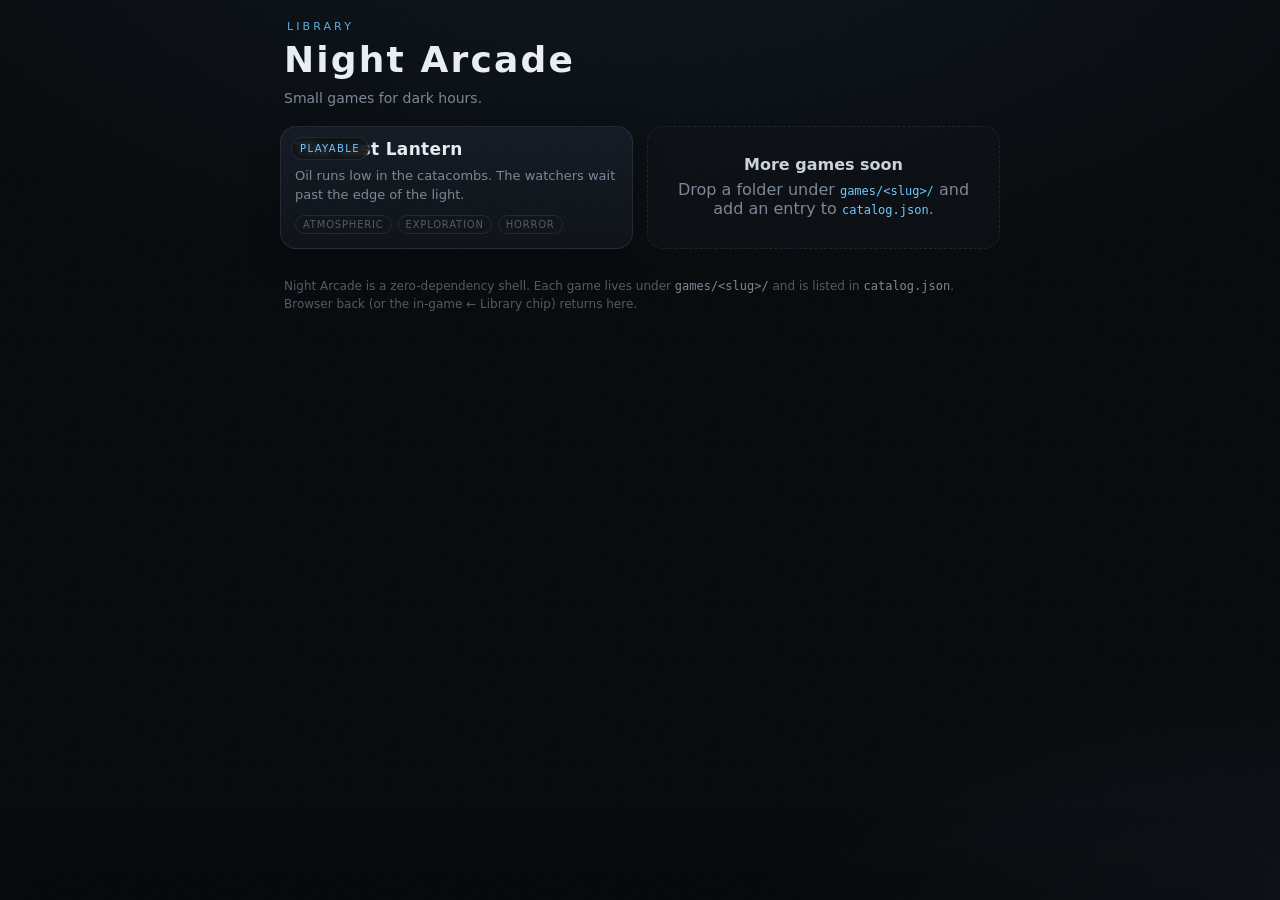
==== commit dedea501: "Night Arcade: nest The Last Lantern under games/ Turn the repo root into a mobile-first game library" ====
--- a/index.html
+++ b/index.html
@@ -2,1514 +2,27 @@
 <html lang="en">
 <head>
 <meta charset="utf-8">
-<meta name="viewport" content="width=device-width,initial-scale=1,minimum-scale=1,maximum-scale=1,user-scalable=no,viewport-fit=cover">
-<meta name="theme-color" content="#000000">
+<meta name="viewport" content="width=device-width,initial-scale=1,viewport-fit=cover">
+<meta name="theme-color" content="#05070a">
 <meta name="color-scheme" content="dark">
-<meta name="description" content="A small eerie lantern game. The oil is not enough.">
+<meta name="description" content="Night Arcade — a dark, grainy library of small mobile games.">
 <meta name="mobile-web-app-capable" content="yes">
 <meta name="apple-mobile-web-app-capable" content="yes">
 <meta name="apple-mobile-web-app-status-bar-style" content="black-translucent">
-<meta name="apple-mobile-web-app-title" content="Last Lantern">
-<meta name="format-detection" content="telephone=no">
-<title>The Last Lantern</title>
-<link rel="icon" type="image/png" href="icons/icon-192.png">
+<meta name="apple-mobile-web-app-title" content="Night Arcade">
+<title>Night Arcade — Library</title>
+<link rel="icon" type="image/png" href="icons/favicon-32.png">
 <link rel="apple-touch-icon" href="icons/apple-touch-icon.png">
-<!-- the web app manifest + service worker are attached by script only when served over http(s); opened as a file, the game simply runs -->
-<style>
-  :root { --ink:#b9c2cb; --dim:#6d7782; --bg:#030406; }
-  * { box-sizing:border-box; }
-  html,body { margin:0; width:100%; height:100%; height:100dvh; background:#000; overflow:hidden; overscroll-behavior:none; color:var(--ink);
-    font-family: "Iowan Old Style","Palatino Linotype",Palatino,Georgia,serif; -webkit-user-select:none; user-select:none; touch-action:none;
-    -webkit-touch-callout:none; -webkit-tap-highlight-color:transparent; -webkit-text-size-adjust:100%; text-size-adjust:100%; }
-  body { position:fixed; inset:0; }
-  #safe { position:fixed; left:0; top:0; visibility:hidden; pointer-events:none;
-    padding:env(safe-area-inset-top,0px) env(safe-area-inset-right,0px) env(safe-area-inset-bottom,0px) env(safe-area-inset-left,0px); }
-  canvas { display:block; position:fixed; inset:0; }
-  html.lowfx body[data-mode=play]::after { display:none; }
-  body::after { content:''; position:fixed; inset:-60px; background:var(--grain); opacity:.09; pointer-events:none; z-index:50; animation:grainshift .45s steps(3) infinite; }
-  @keyframes grainshift { 0% { transform:translate(0,0); } 33% { transform:translate(-37px,21px); } 66% { transform:translate(19px,-43px); } 100% { transform:translate(0,0); } }
-  .overlay { position:fixed; inset:0; display:flex; flex-direction:column; align-items:center; justify-content:center;
-    text-align:center; background:rgba(2,3,5,.94); transition:opacity 1.2s ease; z-index:10;
-    padding:calc(20px + env(safe-area-inset-top,0px)) calc(20px + env(safe-area-inset-right,0px)) calc(20px + env(safe-area-inset-bottom,0px)) calc(20px + env(safe-area-inset-left,0px)); }
-  .hidden { opacity:0; pointer-events:none; }
-  h1 { font-weight:400; letter-spacing:.42em; font-size:clamp(26px,5vw,52px); margin:0 0 .4em; color:#c9d0d6;
-    text-shadow:0 0 18px rgba(150,170,190,.12); padding-left:.42em; }
-  h2 { font-weight:400; letter-spacing:.35em; font-size:clamp(18px,3.4vw,30px); margin:0 0 1em; color:#aeb7c0; padding-left:.35em; }
-  p.lede { max-width:34em; color:var(--dim); font-style:italic; line-height:1.7; font-size:clamp(14px,2vw,17px); margin:0 0 2.2em; }
-  .controls { color:#59636d; font-size:13px; line-height:2; letter-spacing:.06em; margin-top:2.4em; }
-  .controls b { color:#8a949e; font-weight:400; border:1px solid #2a3038; padding:1px 7px; border-radius:3px; font-family:ui-monospace,monospace; font-size:12px; }
-  button { font:inherit; background:transparent; color:#c3cad1; border:1px solid #3a424b; padding:12px 30px; letter-spacing:.25em; min-height:48px;
-    font-size:14px; cursor:pointer; transition:all .4s; text-transform:uppercase; touch-action:manipulation; }
-  button:hover, button:focus { border-color:rgba(118,196,222,.55); color:#e6eaee; outline:none; box-shadow:0 0 30px rgba(140,160,180,.08); }
-  #lore { position:fixed; left:50%; top:9%; transform:translateX(-50%); max-width:min(560px,88vw); text-align:center;
-    font-style:italic; color:#b3bcc5; font-size:clamp(14px,2.1vw,18px); line-height:1.65; text-shadow:0 0 12px #000,0 0 3px #000;
-    opacity:0; transition:opacity 1.6s ease; pointer-events:none; z-index:5; }
-  #lore .n { display:block; font-style:normal; font-size:11px; letter-spacing:.4em; color:#59636d; margin-bottom:.8em; }
-  #title { background:rgba(2,3,5,.55); }
-  #journal .entries { max-width:620px; width:100%; max-height:62vh; max-height:62dvh; overflow:auto; text-align:left; padding:0 8px; touch-action:pan-y; overscroll-behavior:contain; -webkit-overflow-scrolling:touch; }
-  #journal .e { border-top:1px solid #1a1f25; padding:14px 2px; color:#a7b0b9; font-style:italic; line-height:1.6; font-size:15px; }
-  #journal .e .n { font-style:normal; color:#4d5660; font-size:11px; letter-spacing:.3em; display:block; margin-bottom:4px; }
-  #journal .e.missing { color:#30363d; }
-  .stats { color:#59636d; letter-spacing:.12em; font-size:13px; margin:-1em 0 2.2em; }
-  .tc { display:none; } html.touch .tc { display:block; } html.touch .kb { display:none; }
-  /* thumb zone: big round buttons bottom-right, sized for thumbs (all >= 72px) */
-  #touch { position:fixed; right:calc(14px + env(safe-area-inset-right,0px)); bottom:calc(18px + env(safe-area-inset-bottom,0px)); width:206px; height:196px; display:none; z-index:4; pointer-events:none; }
-  html.touch body[data-mode=play] #touch { display:block; }
-  #touch .tb { position:absolute; pointer-events:auto; border-radius:50%; border:1px solid rgba(150,160,172,.34); background:rgba(6,8,10,.46); color:#aeb8c2;
-    font-size:12px; letter-spacing:.16em; padding:0 0 0 .16em; min-height:0; display:flex; align-items:center; justify-content:center; text-transform:uppercase;
-    transition:border-color .25s, background .25s, transform .08s, color .25s; box-shadow:none; touch-action:none; }
-  #touch .tb:hover, #touch .tb:focus { box-shadow:none; color:#aeb8c2; border-color:rgba(150,160,172,.34); }
-  #tUse { width:96px; height:96px; right:0; bottom:0; font-size:14px; }
-  #tLower { width:76px; height:76px; right:108px; bottom:4px; }
-  #tRaise { width:76px; height:76px; right:12px; bottom:110px; }
-  #touch .tb.on { background:rgba(170,180,190,.18); border-color:rgba(205,212,220,.7); color:#e4e8ec; transform:scale(.95); }
-  #touch .tb.ready { border-color:rgba(225,230,235,.8); color:#eef1f4; animation:ready 1.25s ease-in-out infinite; }
-  @keyframes ready { 0%,100% { box-shadow:0 0 0 0 rgba(220,225,230,0), inset 0 0 10px rgba(220,225,230,.06); } 50% { box-shadow:0 0 26px 3px rgba(220,225,230,.22), inset 0 0 20px rgba(220,225,230,.16); } }
-  /* small corner icons: journal + pause */
-  #corner { position:fixed; top:calc(6px + env(safe-area-inset-top,0px)); right:calc(6px + env(safe-area-inset-right,0px)); display:none; z-index:6; }
-  body[data-mode=play] #corner { display:flex; }
-  #corner button { width:46px; height:46px; min-height:0; padding:0; border:none; display:flex; align-items:center; justify-content:center; background:transparent; box-shadow:none; }
-  #corner svg { width:22px; height:22px; stroke:rgba(165,175,186,.62); fill:none; stroke-width:1.3; stroke-linecap:round; stroke-linejoin:round; }
-  #corner button:active svg { stroke:rgba(230,234,238,.9); }
-  .row { display:flex; gap:12px; flex-wrap:wrap; justify-content:center; margin-top:1em; }
-  .row button { font-size:12px; padding:10px 18px; color:#8d97a1; }
-  .controls.tc { color:#7a848f; } .tc div { margin:.12em 0; } .tc b { color:#a3adb7; }
-  @media (max-height:520px) { .controls.tc { columns:2; column-gap:2.4em; text-align:left; } .tc div { break-inside:avoid; } }
-  .land { display:none; }
-  @media (orientation:landscape) { .land { display:inline; } }
-  html.touch #lore { top:auto; bottom:calc(250px + env(safe-area-inset-bottom,0px)); max-width:min(520px,90vw); }
-  @media (orientation:landscape) { html.touch #lore { bottom:calc(64px + env(safe-area-inset-bottom,0px)); max-width:min(420px,48vw); } }
-  /* phones, portrait */
-  @media (max-width:540px) and (orientation:portrait) {
-    #title { justify-content:flex-start; padding-top:calc(9vh + env(safe-area-inset-top,0px)); padding-top:calc(9dvh + env(safe-area-inset-top,0px)); }
-  }
-  @media (max-width:540px) {
-    h1 { font-size:29px; letter-spacing:.3em; padding-left:.3em; line-height:1.4; }
-    h2 { font-size:21px; letter-spacing:.28em; }
-    p.lede { font-size:15px; line-height:1.6; }
-    .controls { font-size:13px; line-height:1.85; letter-spacing:.03em; margin-top:2em; max-width:340px; }
-    .controls b { font-size:11.5px; padding:1px 6px; }
-    #lore { font-size:16px; max-width:90vw; }
-    #journal .e { font-size:15.5px; }
-  }
-  /* short screens (phones held sideways) */
-  @media (max-height:520px) {
-    .overlay { justify-content:center; }
-    h1 { font-size:25px; margin-bottom:.2em; }
-    h2 { font-size:19px; margin-bottom:.5em; }
-    p.lede { font-size:14px; line-height:1.5; margin-bottom:1.1em; max-width:46em; }
-    .controls { margin-top:1em; line-height:1.7; font-size:12px; max-width:none; }
-    #journal .entries { max-height:58vh; max-height:58dvh; }
-    #touch { transform:scale(.9); transform-origin:100% 100%; }
-  }
-</style>
+<link rel="stylesheet" href="styles.css">
 </head>
 <body>
-<div id="safe"></div>
-<canvas id="c"></canvas>
-<div id="lore"></div>
-
-<div id="title" class="overlay">
-  <h1>THE LAST LANTERN</h1>
-  <p class="lede">The oil is not enough. It was never going to be enough.<br>Keep the flame high, and do not look too long at what waits where it ends.</p>
-  <button id="startBtn">Light the lantern</button>
-  <div class="controls tc">
-    <div><b>Walk</b> a thumb down in the lower half <span class="land">(left half)</span></div>
-    <div><b>Look</b> drag in the upper half <span class="land">(right half)</span></div>
-    <div><b>Raise</b> more light, but it burns faster</div>
-    <div><b>Lower</b> the dark comes closer</div>
-    <div><b>Use</b> glows when something is in reach</div>
-    <div>tap a mirror to turn it &nbsp;·&nbsp; headphones on</div>
+  <div class="shell">
+    <header class="masthead" id="mast"></header>
+    <main class="grid" id="grid" aria-live="polite"></main>
+    <p class="foot">Night Arcade is a zero-dependency shell. Each game lives under <code>games/&lt;slug&gt;/</code> and is listed in <code>catalog.json</code>. Browser back (or the in-game ← Library chip) returns here.</p>
   </div>
-  <div class="controls kb">
-    <b>WASD</b> / <b>Arrows</b> move &nbsp;·&nbsp; <b>Mouse</b> aim your gaze &nbsp;·&nbsp; hold <b>Shift</b> / <b>Space</b> raise the lantern (burns faster)<br>
-    <b>E</b> interact &nbsp;·&nbsp; hold <b>Q</b> lower the lantern (the dark comes closer)<br>
-    <b>J</b> journal &nbsp;·&nbsp; <b>Esc</b> pause &nbsp;·&nbsp; <b>M</b> mute &nbsp;·&nbsp; headphones recommended
-  </div>
-</div>
-
-<div id="depth" class="overlay hidden"><h2 id="depthName"></h2><p class="lede" id="depthLine"></p></div>
-
-<div id="pause" class="overlay hidden">
-  <h2>THE FLAME WAITS</h2>
-  <p class="lede">It is still burning. Somewhere, so are you.</p>
-  <button id="resumeBtn">Return</button>
-  <div class="row"><button id="soundBtn">Sound: on</button><button id="hapticBtn">Vibration: on</button><button id="quitBtn">Give up</button></div>
-</div>
-
-<div id="journal" class="overlay hidden">
-  <h2>FRAGMENTS</h2>
-  <div class="entries scroll" id="entries"></div>
-  <p style="margin-top:1.6em"><button id="closeJournal">Close</button></p>
-</div>
-
-<div id="end" class="overlay hidden">
-  <h2 id="endTitle"></h2>
-  <p class="lede" id="endText"></p>
-  <div class="stats" id="endStats"></div>
-  <button id="againBtn">Go down again</button>
-</div>
-
-<div id="touch"><button class="tb" id="tRaise" aria-label="Raise the lantern">Raise</button><button class="tb" id="tLower" aria-label="Lower the lantern">Lower</button><button class="tb" id="tUse" aria-label="Use">Use</button></div>
-<div id="corner">
-  <button id="bJournal" aria-label="Journal"><svg viewBox="0 0 24 24"><path d="M4 5.5c2.6-1.2 5.4-1.2 8 .4v13c-2.6-1.6-5.4-1.6-8-.4z"/><path d="M20 5.5c-2.6-1.2-5.4-1.2-8 .4v13c2.6-1.6 5.4-1.6 8-.4z"/></svg></button>
-  <button id="bPause" aria-label="Pause"><svg viewBox="0 0 24 24"><path d="M9 6v12M15 6v12"/></svg></button>
-</div>
-
-<script>
-'use strict';
-/* =========================================================================
-   THE LAST LANTERN — a small atmospheric dread game. Single file, no deps.
-   ========================================================================= */
-const TILE = 32, TAU = Math.PI * 2, DEPTHS = 3;
-const clamp = (v, a, b) => v < a ? a : v > b ? b : v;
-const lerp = (a, b, t) => a + (b - a) * t;
-
-const LORE = [
-  "Day three. The lamplighter says the dark down here is not an absence. It is a tenant. Pay it in oil and it lets you pass.",
-  "Do not count the eyes. If you count them, they know you are counting.",
-  "The light does not drive them away. It only makes them polite.",
-  "There were nine of us when we came down. The tally on the wall says ten. None of us made the tenth mark.",
-  "Something walked beside me for an hour, just past the edge of the light. When I stopped, it stopped. A moment later. Not quite in time.",
-  "If you hear whispering, do not answer. It is practising your voice.",
-  "Mara's lantern went out at the third turning. We heard her calling for an hour. Then she stopped calling, and started describing us.",
-  "The walls are warmer than stone should be. When the oil runs low I can feel them leaning in to listen.",
-  "Note to whoever finds this: the stairs only go down. I have checked. I have checked so many times.",
-  "I dreamt I was the dark, and someone came with a little light, and I was so patient. I was so patient.",
-  "They are not afraid of the flame. They are waiting for it. You do not stand that close to something you fear.",
-  "keep the flame high keep the flame high keep the flame high keep the flame high keep"
-];
-const WHISPERS = ["closer", "let it go out", "we remember your face", "stay", "so heavy, the light", "put it down",
-  "we are patient", "don't turn around", "not yet", "you were always here", "hush", "listen", "it's almost out", "we can wait"];
-const DEPTH_INFO = [
-  ["DEPTH  I", "The stair closes above you without a sound. Your lantern is the only warm thing for a mile of stone."],
-  ["DEPTH  II", "The air is colder here. The walls are wet, as if something has been breathing on them."],
-  ["DEPTH  III", "There is no draft at this depth. Nothing has come down here in a long time. Nothing has gone up."]
-];
-
-const PUZZLE_HINT = [
-  "The stair is sealed. Four braziers stand cold somewhere on this level, and someone has scratched a count beside each.  {E} lights them, in the order they were counted.",
-  "The stair is sealed. A thin grey light falls through a crack in the ceiling.  Turn the mirrors with {E}{TAP} and lead it to the seal.",
-  "The stair is sealed. Three stones on this level are blank in your light. Some things will only speak in the dark.  Hold {Q} to lower the lantern."
-];
-const SOLVE_TEXT = [
-  "The four flames lean toward you, all at once. Somewhere below, stone moves. Everything in the dark has gone very quiet.",
-  "The light touches the seal and turns the colour of ash. Somewhere below, stone moves. Nothing in the dark is breathing.",
-  "The last sigil finishes itself without you. The stair opens. They have all stopped moving, to listen."
-];
-const SEALED_TEXT = [
-  "The stair is sealed. Four cold braziers. A count scratched beside each.",
-  "The stair is sealed. The glyph on the slab waits for the light from above.",
-  "The stair is sealed. The stones will not speak in your light."
-];
-const DIRS = [[0, -1], [1, 0], [0, 1], [-1, 0]]; // N E S W
-const RUNES = [[[0, -1, 0, 1], [-1, -1, 1, 0]], [[-1, -1, 1, 1], [1, -1, -1, 1], [0, -1, 0, 0]], [[-1, 1, 0, -1], [0, -1, 1, 1], [-.5, .2, .5, .2]], [[-1, -1, -1, 1], [-1, 0, 1, -1], [-1, 0, 1, 1]]];
-const reflectDir = (q, d) => { const o = (d + 2) % 4; return o === q ? (q + 1) % 4 : o === (q + 1) % 4 ? q : -1; };
-const correctQ = (din, dout) => { const o = (din + 2) % 4; return (o + 1) % 4 === dout ? o : dout; };
-
-/* ---------- seeded RNG (level generation only) ---------- */
-let _s = 1;
-function seedRng(s) { _s = s >>> 0 || 1; }
-function rng() { _s |= 0; _s = _s + 0x6D2B79F5 | 0; let t = Math.imul(_s ^ _s >>> 15, 1 | _s); t = t + Math.imul(t ^ t >>> 7, 61 | t) ^ t; return ((t ^ t >>> 14) >>> 0) / 4294967296; }
-const R = (a, b) => a + Math.random() * (b - a);  // visual randomness
-
-/* ---------- canvas ---------- */
-const cv = document.getElementById('c'), ctx = cv.getContext('2d');
-const dark = document.createElement('canvas'), dctx = dark.getContext('2d');
-const lightC = document.createElement('canvas'), lctx = lightC.getContext('2d');  // what the lantern lights, masked by what you can see
-const maskC = document.createElement('canvas'), mctx = maskC.getContext('2d');    // view cone + near sense; reused for lit fog
-let LS = .5; // light/fog buffers are soft: rendered below screen resolution (scaled by the adaptive quality)
-const ACC = '118,196,222', acc = a => `rgba(${ACC},${a})`;                      // the single cold accent: things that belong to the dark
-let VW = 0, VH = 0, DPR = 1, baseScale = 1;
-const HTML = document.documentElement, QS = new URLSearchParams(location.search);
-/* input mode: touch UI on coarse pointers; flips live when the player touches the screen or uses the keyboard */
-let touchUI = matchMedia('(pointer:coarse)').matches || (navigator.maxTouchPoints > 0 && !matchMedia('(pointer:fine)').matches);
-function setTouchUI(v) { touchUI = v; HTML.classList.toggle('touch', v); }
-setTouchUI(touchUI);
-/* adaptive quality: 0 = lowest. light-buffer resolution, devicePixelRatio cap, fog layers, film grain, particles, ray count */
-const QL = [
-  { ls: .25, dpr: 1, fog: 1, grain: 0, fx: .35, rays: 160 },
-  { ls: .33, dpr: 1.25, fog: 1, grain: 1, fx: .6, rays: 230 },
-  { ls: .42, dpr: 1.75, fog: 2, grain: 1, fx: 1, rays: 320 },
-  { ls: .5, dpr: 2, fog: 2, grain: 1, fx: 1, rays: 420 }];
-const perf = { q: touchUI ? 2 : 3, lock: null, ceil: 3, acc: 0, work: 0, n: 0, bad: 0, good: 0, settle: 2, upAt: -1e9, ceilAt: 0, fps: 0, ms: 0, wk: 0, stress: 0, log: [] };
-if (QS.has('q') && QS.get('q') !== 'auto') { perf.q = perf.lock = clamp(QS.get('q') | 0, 0, 3); }
-const UI = { t: 0, r: 0, b: 0, l: 0 };
-function readSafe() { const el = document.getElementById('safe'); if (!el) return; const cs = getComputedStyle(el); UI.t = parseFloat(cs.paddingTop) || 0; UI.r = parseFloat(cs.paddingRight) || 0; UI.b = parseFloat(cs.paddingBottom) || 0; UI.l = parseFloat(cs.paddingLeft) || 0; }
-function resize() {
-  const Q = QL[perf.q]; LS = Q.ls;
-  DPR = Math.min(Q.dpr, window.devicePixelRatio || 1);
-  VW = innerWidth; VH = innerHeight; readSafe();
-  cv.width = Math.round(VW * DPR); cv.height = Math.round(VH * DPR);
-  dark.width = lightC.width = maskC.width = Math.round(VW * DPR * LS); dark.height = lightC.height = maskC.height = Math.round(VH * DPR * LS);
-  cv.style.width = VW + 'px'; cv.style.height = VH + 'px';
-  baseScale = touchUI ? clamp(Math.min(VW, VH) / (TILE * 12.5), 0.8, 2.2) : clamp(Math.min(VW, VH) / (TILE * 12), 0.85, 2.2);
-  HTML.classList.toggle('lowfx', perf.q <= 1);
-}
-addEventListener('resize', resize); addEventListener('orientationchange', () => setTimeout(resize, 120));
-if (window.visualViewport) visualViewport.addEventListener('resize', resize);
-resize();
-function setQuality(q, why) {
-  q = clamp(q, 0, 3); if (q === perf.q) return;
-  perf.log.push({ t: +S.t.toFixed(1), from: perf.q, to: q, why, ms: +perf.ms.toFixed(1), work: +perf.wk.toFixed(1) });
-  perf.q = q; perf.settle = 1; perf.bad = perf.good = 0; resize();
-}
-/* measured once per second: drop a level when frames run long, climb back slowly when there is headroom.
-   a phone capped at 30 Hz (low-power mode) with light CPU work is left alone: that is a steady 30. */
-function perfSample(iv, work, now) {
-  if (iv > 250) return; // a stall (tab switch, debugger): ignore
-  perf.acc += iv; perf.work += work; perf.n++;
-  if (perf.acc < 1000) return;
-  const ms = perf.acc / perf.n, wk = perf.work / perf.n; perf.ms = ms; perf.wk = wk; perf.fps = 1000 / ms; perf.acc = perf.work = perf.n = 0;
-  if (perf.settle > 0) { perf.settle--; return; }
-  if (perf.lock !== null) return;
-  const bad = (ms > 20.5 && wk > 3) || ms > 36, good = ms < 17.8 && wk < 9;
-  // a level that proves too heavy within 30 s of climbing to it becomes the ceiling; one more try is allowed after 2 minutes
-  if (perf.q === perf.ceil && perf.ceil < 3 && now - perf.ceilAt > 120000) perf.ceil++;
-  if (bad) { perf.good = 0; if (++perf.bad >= 2 && perf.q > 0) { if (now - perf.upAt < 30000) { perf.ceil = perf.q - 1; perf.ceilAt = now; } setQuality(perf.q - 1, 'down'); } }
-  else if (good) { perf.bad = 0; if (++perf.good >= 6 && perf.q < perf.ceil) { perf.upAt = now; setQuality(perf.q + 1, 'up'); } }
-  else { perf.bad = 0; perf.good = Math.max(0, perf.good - 1); }
-}
-
-/* grain textures */
-const grain = [];
-for (let k = 0; k < 4; k++) {
-  const g = document.createElement('canvas'); g.width = g.height = 192; const gc = g.getContext('2d');
-  const id = gc.createImageData(192, 192);
-  for (let i = 0; i < id.data.length; i += 4) { const lite = Math.random() < .45, v = lite ? 150 + Math.random() * 105 | 0 : Math.random() * 40 | 0; id.data[i] = id.data[i + 1] = id.data[i + 2] = v; id.data[i + 3] = Math.random() < .55 ? (lite ? 16 + Math.random() * 18 : 30 + Math.random() * 40) | 0 : 0; }
-  gc.putImageData(id, 0, 0); grain.push(ctx.createPattern(g, 'repeat'));
-  if (k === 0) document.documentElement.style.setProperty('--grain', `url(${g.toDataURL()})`);
-}
-/* tileable fog: soft blobs at three scales, wrapped at the edges */
-const fogCanvas = document.createElement('canvas'); fogCanvas.width = fogCanvas.height = 512;
-{
-  const fc = fogCanvas.getContext('2d');
-  for (const [n, r0, r1, a] of [[34, 70, 150, .07], [110, 22, 55, .05], [260, 6, 16, .035]]) for (let i = 0; i < n; i++) {
-    const x = Math.random() * 512, y = Math.random() * 512, r = R(r0, r1);
-    for (const ox of [-512, 0, 512]) for (const oy of [-512, 0, 512]) {
-      if (x + ox + r < 0 || x + ox - r > 512 || y + oy + r < 0 || y + oy - r > 512) continue;
-      const gr = fc.createRadialGradient(x + ox, y + oy, 0, x + ox, y + oy, r); gr.addColorStop(0, `rgba(235,238,242,${a})`); gr.addColorStop(1, 'rgba(235,238,242,0)');
-      fc.fillStyle = gr; fc.fillRect(x + ox - r, y + oy - r, r * 2, r * 2);
-    }
-  }
-}
-const fogPat = c => c.__fog || (c.__fog = c.createPattern(fogCanvas, 'repeat'));
-
-/* =========================================================================
-   AUDIO — all procedural (drone, dissonance, whispers, heartbeat)
-   ========================================================================= */
-const AU = {
-  C: null, muted: false, nextWhisper: 6, nextBeat: 0,
-  init() {
-    if (this.C) { this.C.resume(); return; }
-    const AC = window.AudioContext || window.webkitAudioContext; if (!AC) return;
-    const C = this.C = new AC();
-    this.master = C.createGain(); this.master.gain.value = this.muted ? 0 : .85;
-    const comp = C.createDynamicsCompressor(); comp.threshold.value = -20; comp.ratio.value = 4;
-    this.master.connect(comp); comp.connect(C.destination);
-    // noise
-    const nb = C.createBuffer(1, C.sampleRate * 3, C.sampleRate), nd = nb.getChannelData(0);
-    for (let i = 0; i < nd.length; i++) nd[i] = Math.random() * 2 - 1;
-    this.noise = nb;
-    // cavern reverb
-    const len = C.sampleRate * 3.5, ib = C.createBuffer(2, len, C.sampleRate);
-    for (let ch = 0; ch < 2; ch++) { const d = ib.getChannelData(ch); for (let i = 0; i < len; i++) d[i] = (Math.random() * 2 - 1) * Math.pow(1 - i / len, 2.6); }
-    this.verb = C.createConvolver(); this.verb.buffer = ib;
-    const vg = C.createGain(); vg.gain.value = .55; this.verb.connect(vg); vg.connect(this.master);
-    // low drone (detuned saws — slow beating)
-    this.droneLP = C.createBiquadFilter(); this.droneLP.type = 'lowpass'; this.droneLP.frequency.value = 140; this.droneLP.Q.value = 2;
-    this.droneG = C.createGain(); this.droneG.gain.value = 0;
-    [41.2, 43.4, 61.9].forEach(f => { const o = C.createOscillator(); o.type = 'sawtooth'; o.frequency.value = f; o.connect(this.droneLP); o.start(); });
-    this.droneLP.connect(this.droneG); this.droneG.connect(this.master); this.droneG.connect(this.verb);
-    // dissonant cluster (minor 2nd + tritone), slow tremolo
-    this.disG = C.createGain(); this.disG.gain.value = 0;
-    const trem = C.createGain(); trem.gain.value = .6;
-    const lfo = C.createOscillator(); lfo.frequency.value = .11; const lfoG = C.createGain(); lfoG.gain.value = .4; lfo.connect(lfoG); lfoG.connect(trem.gain); lfo.start();
-    [207.65, 220.0, 311.13, 233.08].forEach((f, i) => { const o = C.createOscillator(); o.type = i === 3 ? 'triangle' : 'sine'; o.frequency.value = f; o.detune.value = R(-9, 9); o.connect(trem); o.start(); });
-    trem.connect(this.disG); this.disG.connect(this.verb); this.disG.connect(this.master);
-    // thin high strings (only near the end of the oil)
-    this.highG = C.createGain(); this.highG.gain.value = 0;
-    [1244.5, 1318.5].forEach(f => { const o = C.createOscillator(); o.type = 'triangle'; o.frequency.value = f; o.connect(this.highG); o.start(); });
-    this.highG.connect(this.verb);
-    // lantern hiss
-    const hs = C.createBufferSource(); hs.buffer = nb; hs.loop = true;
-    const hbp = C.createBiquadFilter(); hbp.type = 'bandpass'; hbp.frequency.value = 2600; hbp.Q.value = .8;
-    this.hissG = C.createGain(); this.hissG.gain.value = 0; hs.connect(hbp); hbp.connect(this.hissG); this.hissG.connect(this.master); hs.start();
-  },
-  // iOS Safari only lets audio start inside a touchend/click: create/resume the context there and play one silent sample
-  unlock() {
-    if (document.hidden) return;
-    if (!this.C) this.init(); else if (this.C.state !== 'running') this.C.resume().catch(() => {});
-    if (this.C && !this.primed) { const b = this.C.createBuffer(1, 1, 22050), src = this.C.createBufferSource(); src.buffer = b; src.connect(this.C.destination); src.start(0); this.primed = true; }
-  },
-  setMuted(m) { this.muted = m; if (this.master) this.master.gain.setTargetAtTime(m ? 0 : .85, this.C.currentTime, .1); },
-  update(dt, oil, raised, ember, playing) {
-    if (!this.C) return;
-    const hush = playing && S.hush > 0;
-    const t = this.C.currentTime, dread = playing ? (ember ? 1 : 1 - oil) : 0.25;
-    this.droneG.gain.setTargetAtTime(hush ? .005 : playing ? .05 + .16 * dread : .04, t, hush ? .12 : .6);
-    this.droneLP.frequency.setTargetAtTime(110 + 160 * dread, t, .8);
-    this.disG.gain.setTargetAtTime(hush ? 0 : playing ? .045 * Math.pow(clamp((dread - .35) / .65, 0, 1), 1.6) : 0, t, 1.2);
-    this.highG.gain.setTargetAtTime(hush ? 0 : playing ? .010 * Math.pow(clamp((dread - .75) / .25, 0, 1), 2) : 0, t, 1.5);
-    this.hissG.gain.setTargetAtTime(playing && !ember ? .010 * (.4 + oil) * (raised ? 1.8 : 1) : 0, t, .2);
-    if (!playing) return;
-    // whispers when oil runs low
-    this.nextWhisper -= dt;
-    if (dread > .55 && this.nextWhisper <= 0 && !hush) {
-      const k = clamp((dread - .55) / .45, 0, 1);
-      this.whisper(R(-1, 1), .9 + 1.8 * k);
-      this.nextWhisper = lerp(9, 1.6, k) * R(.6, 1.4);
-    }
-  },
-  whisper(pan, vol) {
-    if (!this.C) return; const C = this.C, now = C.currentTime + .03, dur = R(.8, 2.3);
-    const src = C.createBufferSource(); src.buffer = this.noise;
-    const b1 = C.createBiquadFilter(), b2 = C.createBiquadFilter(), hp = C.createBiquadFilter(), g = C.createGain(), p = C.createStereoPanner ? C.createStereoPanner() : null;
-    b1.type = b2.type = 'bandpass'; b1.Q.value = 6; b2.Q.value = 8; hp.type = 'highpass'; hp.frequency.value = 320; g.gain.value = 0;
-    src.connect(b1); src.connect(b2); b1.connect(g); b2.connect(g); g.connect(hp);
-    let out = hp; if (p) { p.pan.value = clamp(pan, -1, 1); hp.connect(p); out = p; }
-    out.connect(this.master); out.connect(this.verb);
-    let t = now; const end = now + dur;
-    while (t < end) {
-      const sl = R(.06, .2);
-      b1.frequency.setValueAtTime(R(320, 900), t); b2.frequency.setValueAtTime(R(1100, 2900), t);
-      g.gain.setValueAtTime(0.0001, t); g.gain.linearRampToValueAtTime(vol * R(.4, 1), t + sl * .35); g.gain.linearRampToValueAtTime(0.0001, t + sl);
-      t += sl + (Math.random() < .2 ? R(.08, .25) : R(0, .04));
-    }
-    src.start(now, R(0, 1.5)); src.stop(end + .3);
-  },
-  thump(t, v) {
-    const C = this.C, o = C.createOscillator(), g = C.createGain(); o.type = 'sine';
-    o.frequency.setValueAtTime(62, t); o.frequency.exponentialRampToValueAtTime(34, t + .18);
-    g.gain.setValueAtTime(0.0001, t); g.gain.exponentialRampToValueAtTime(v, t + .012); g.gain.exponentialRampToValueAtTime(0.0001, t + .28);
-    o.connect(g); g.connect(this.master); o.start(t); o.stop(t + .3);
-  },
-  heartbeat(v) { if (!this.C) return; const t = this.C.currentTime + .02; this.thump(t, v); this.thump(t + .27, v * .7); },
-  tone(f, t, dur, v, type = 'sine', dest) {
-    const C = this.C, o = C.createOscillator(), g = C.createGain(); o.type = type; o.frequency.value = f;
-    g.gain.setValueAtTime(0.0001, t); g.gain.exponentialRampToValueAtTime(v, t + .02); g.gain.exponentialRampToValueAtTime(0.0001, t + dur);
-    o.connect(g); g.connect(dest || this.master); if (dest !== this.verb) g.connect(this.verb); o.start(t); o.stop(t + dur + .05); return o;
-  },
-  noiseBurst(t, dur, f0, f1, v, pan = 0, type = 'bandpass', q = 1.2) {
-    const C = this.C, s = C.createBufferSource(), f = C.createBiquadFilter(), g = C.createGain();
-    s.buffer = this.noise; f.type = type; f.Q.value = q; f.frequency.setValueAtTime(f0, t); f.frequency.exponentialRampToValueAtTime(f1, t + dur);
-    g.gain.setValueAtTime(0.0001, t); g.gain.exponentialRampToValueAtTime(v, t + dur * .25); g.gain.exponentialRampToValueAtTime(0.0001, t + dur);
-    s.connect(f); f.connect(g);
-    let out = g; if (C.createStereoPanner) { const p = C.createStereoPanner(); p.pan.value = clamp(pan, -1, 1); g.connect(p); out = p; }
-    out.connect(this.master); out.connect(this.verb); s.start(t, R(0, 2)); s.stop(t + dur + .05);
-  },
-  step() { if (!this.C) return; this.noiseBurst(this.C.currentTime, .07, 900, 300, .05, R(-.2, .2), 'lowpass', .7); },
-  oil() { if (!this.C) return; const t = this.C.currentTime; [190, 150, 118].forEach((f, i) => this.tone(f, t + i * .07, .18, .12)); this.noiseBurst(t + .15, .6, 250, 1800, .12, 0, 'bandpass', .8); },
-  lore() { if (!this.C) return; const t = this.C.currentTime; this.tone(174.6, t, 5, .12); this.tone(246.9, t + .01, 4.5, .07); this.tone(523.2, t, 2.5, .025, 'triangle'); },
-  flee(pan) { if (!this.C) return; this.noiseBurst(this.C.currentTime, .7, 2200, 260, .18, pan, 'bandpass', 2); },
-  descend() { if (!this.C) return; const t = this.C.currentTime; [55, 58.27, 82.4, 116.5].forEach(f => this.tone(f, t, 5.5, .09, 'sine')); },
-  out() { if (!this.C) return; const t = this.C.currentTime; this.noiseBurst(t, 1.1, 1400, 120, .2, 0, 'lowpass', .5); this.tone(98, t + .2, 4, .1); this.tone(103.8, t + .2, 4, .08); },
-  relight() { if (!this.C) return; this.noiseBurst(this.C.currentTime, .9, 180, 2400, .2, 0, 'bandpass', .7); },
-  // puzzle solved: an inhaled swell, cut off dead — then cold glass and a sub-bass you feel more than hear
-  sting() {
-    if (!this.C) return; const C = this.C, t = C.currentTime;
-    const s = C.createBufferSource(), f = C.createBiquadFilter(), g = C.createGain(); s.buffer = this.noise; f.type = 'bandpass'; f.Q.value = 1.4;
-    f.frequency.setValueAtTime(300, t); f.frequency.exponentialRampToValueAtTime(2600, t + .9);
-    g.gain.setValueAtTime(0.0001, t); g.gain.exponentialRampToValueAtTime(.22, t + .88); g.gain.setValueAtTime(0.0001, t + .9);
-    s.connect(f); f.connect(g); g.connect(this.master); s.start(t); s.stop(t + 1);
-    const t2 = t + .95;
-    [1661.2, 1760, 2349.3, 2489].forEach((fr, i) => this.tone(fr * (1 + R(-.003, .003)), t2 + i * .03, 4.5, .03, 'sine', this.verb));
-    this.tone(46.25, t2, 2.6, .3); this.tone(49, t2, 2.6, .2);
-  },
-  ignite() { if (!this.C) return; const t = this.C.currentTime; this.noiseBurst(t, .5, 400, 3000, .12, 0, 'bandpass', .9); this.tone(196, t, 3, .07); this.tone(277.2, t, 3, .045); },
-  snuff() { if (!this.C) return; const t = this.C.currentTime; this.noiseBurst(t, 1.2, 2400, 90, .25, 0, 'lowpass', .6); this.tone(73.4, t + .1, 3.5, .14); this.tone(77.8, t + .1, 3.5, .11); },
-  grind() { if (!this.C) return; const t = this.C.currentTime; this.noiseBurst(t, .35, 260, 140, .22, R(-.2, .2), 'bandpass', 3); this.tone(1900, t + .3, .25, .02, 'triangle'); },
-  sigil() { if (!this.C) return; const t = this.C.currentTime; this.tone(65.4, t, 4, .16); this.tone(92.5, t, 4, .06); this.tone(1108.7, t + .05, 3, .02, 'sine', this.verb); },
-  death() { if (!this.C) return; const t = this.C.currentTime; [41.2, 43.65, 58.27, 61.7].forEach(f => this.tone(f, t, 7, .14, 'sawtooth')); for (let i = 0; i < 6; i++) setTimeout(() => this.whisper(R(-1, 1), 2.2), i * 380); }
-};
-
-/* haptics (Android Chrome etc.; iOS Safari has no vibration API, so this quietly does nothing there) */
-const HAP = {
-  ok: typeof navigator.vibrate === 'function', on: true, log: [],
-  buzz(pat, what) { this.log.push(what); if (this.ok && this.on) try { navigator.vibrate(pat); } catch (e) { } }
-};
-
-/* =========================================================================
-   LEVEL GENERATION — cellular-automata catacombs
-   ========================================================================= */
-let L = null;
-const isWall = (tx, ty) => tx < 0 || ty < 0 || tx >= L.w || ty >= L.h || L.g[ty * L.w + tx] === 1;
-const wallAt = (x, y) => isWall(Math.floor(x / TILE), Math.floor(y / TILE));
-
-function genLevel(depth) {
-  const w = 50 + depth * 5, h = 36 + depth * 4;
-  let g, region;
-  for (let attempt = 0; attempt < 80; attempt++) {
-    g = new Uint8Array(w * h);
-    for (let y = 0; y < h; y++) for (let x = 0; x < w; x++)
-      g[y * w + x] = (x < 1 || y < 1 || x >= w - 1 || y >= h - 1) ? 1 : (rng() < .465 ? 1 : 0);
-    for (let it = 0; it < 5; it++) {
-      const n = new Uint8Array(w * h);
-      for (let y = 0; y < h; y++) for (let x = 0; x < w; x++) {
-        if (x < 1 || y < 1 || x >= w - 1 || y >= h - 1) { n[y * w + x] = 1; continue; }
-        let c = 0; for (let j = -1; j <= 1; j++) for (let i = -1; i <= 1; i++) if (i || j) c += g[(y + j) * w + x + i];
-        n[y * w + x] = c > 4 ? 1 : c < 4 ? 0 : g[y * w + x];
-      }
-      g = n;
-    }
-    const seen = new Uint8Array(w * h); let best = [];
-    for (let i = 0; i < w * h; i++) {
-      if (g[i] || seen[i]) continue;
-      const q = [i], reg = []; seen[i] = 1;
-      while (q.length) { const c = q.pop(); reg.push(c); const cx = c % w, cy = (c / w) | 0;
-        for (const [dx, dy] of [[1, 0], [-1, 0], [0, 1], [0, -1]]) { const nx = cx + dx, ny = cy + dy, ni = ny * w + nx;
-          if (nx >= 0 && ny >= 0 && nx < w && ny < h && !g[ni] && !seen[ni]) { seen[ni] = 1; q.push(ni); } } }
-      if (reg.length > best.length) best = reg;
-    }
-    if (best.length > w * h * .38) {
-      const keep = new Uint8Array(w * h); best.forEach(i => keep[i] = 1);
-      for (let i = 0; i < w * h; i++) if (!keep[i]) g[i] = 1;
-      region = best; break;
-    }
-  }
-  L = { w, h, g, depth };
-  const open = i => { const x = i % w, y = (i / w) | 0; for (let j = -1; j <= 1; j++) for (let k = -1; k <= 1; k++) if (isWall(x + k, y + j)) return false; return true; };
-  const opens = region.filter(open);
-  const start = opens[Math.floor(rng() * opens.length)];
-  // BFS distance
-  const dist = new Int32Array(w * h).fill(-1); dist[start] = 0; const q = [start];
-  for (let qi = 0; qi < q.length; qi++) { const c = q[qi], cx = c % w, cy = (c / w) | 0;
-    for (const [dx, dy] of [[1, 0], [-1, 0], [0, 1], [0, -1]]) { const ni = (cy + dy) * w + cx + dx; if (!g[ni] && dist[ni] < 0) { dist[ni] = dist[c] + 1; q.push(ni); } } }
-  let exit = opens[0]; for (const i of opens) if (dist[i] > dist[exit]) exit = i;
-  const toXY = i => ({ x: (i % w + .5) * TILE, y: (((i / w) | 0) + .5) * TILE, tx: i % w, ty: (i / w) | 0 });
-  L.start = toXY(start); L.exit = toXY(exit); L.maxDist = dist[exit];
-  genPuzzle(depth, opens, region, dist);
-  // items
-  const cands = region.filter(i => dist[i] > 5 && !isWall(i % w + 1, (i / w) | 0) + !isWall(i % w - 1, (i / w) | 0) + !isWall(i % w, ((i / w) | 0) + 1) + !isWall(i % w, ((i / w) | 0) - 1) >= 3);
-  for (let i = cands.length - 1; i > 0; i--) { const j = Math.floor(rng() * (i + 1)); [cands[i], cands[j]] = [cands[j], cands[i]]; }
-  const placed = [L.start, L.exit]; L.items = [];
-  const place = (type, n, minD, extra) => {
-    let made = 0;
-    for (let pass = 0; pass < 3 && made < n; pass++) for (const c of cands) {
-      if (made >= n) break; const p = toXY(c), md = minD * TILE * (1 - pass * .3);
-      if (placed.some(o => Math.hypot(o.x - p.x, o.y - p.y) < md)) continue;
-      if (L.reserved.some(o => Math.hypot(o.x - p.x, o.y - p.y) < TILE * 2)) continue;
-      if (extra && !extra(c)) continue;
-      placed.push(p); L.items.push({ type, x: p.x, y: p.y, taken: false, glint: rng() * 10, idx: type === 'lore' ? depth * 4 + made : 0 }); made++;
-    }
-  };
-  place('lore', 4, 9, c => dist[c] > L.maxDist * .25);
-  place('oil', [7, 6, 5][depth], 7);
-  renderLevel();
-}
-
-/* =========================================================================
-   PUZZLES — one per depth; the stair stays sealed until it is solved.
-   Every puzzle object sits on a tile of the single connected floor region,
-   so it is always reachable whatever the layout.
-   ========================================================================= */
-function genPuzzle(depth, opens, region, dist) {
-  const { w, h } = L; L.sealed = true; L.sealFade = 1; L.reserved = [];
-  const key = (x, y) => y * w + x, exitK = key(L.exit.tx, L.exit.ty), startK = key(L.start.tx, L.start.ty);
-  const tc = t => ({ tx: t.tx, ty: t.ty, x: (t.tx + .5) * TILE, y: (t.ty + .5) * TILE });
-  const ofI = i => tc({ tx: i % w, ty: (i / w) | 0 });
-  const shuffled = arr => { const a = arr.slice(); for (let i = a.length - 1; i > 0; i--) { const j = Math.floor(rng() * (i + 1)); [a[i], a[j]] = [a[j], a[i]]; } return a; };
-  const pickSpread = (pool, n, minD) => {
-    for (let md = minD; md >= 1; md--) {
-      const out = [];
-      for (const i of shuffled(pool)) { const p = ofI(i); if ([L.start, L.exit, ...out].some(o => Math.hypot(o.tx - p.tx, o.ty - p.ty) < md)) continue; out.push(p); if (out.length === n) return out; }
-    }
-    return null;
-  };
-  const floor4 = i => [[1, 0], [-1, 0], [0, 1], [0, -1]].filter(([dx, dy]) => !isWall(i % w + dx, ((i / w) | 0) + dy)).length;
-
-  if (depth === 0) {
-    // braziers sit on fully open tiles (all 8 neighbours floor), so making them solid can never cut a path
-    const pool = opens.filter(i => dist[i] > 4 && i !== exitK);
-    const pts = pickSpread(pool, 4, 9) || pickSpread(opens.filter(i => i !== startK && i !== exitK), 4, 3);
-    const order = shuffled([0, 1, 2, 3]);
-    L.puzzle = { type: 'braziers', next: 0, fails: 0, braziers: pts.map((p, k) => ({ ...p, order: order[k], lit: false, poly: null, rune: k })) };
-    L.reserved.push(...pts);
-  } else if (depth === 1) {
-    const run = (tx, ty, d, maxLen) => { const out = []; let x = tx, y = ty; for (let k = 1; k <= maxLen; k++) { x += DIRS[d][0]; y += DIRS[d][1]; if (isWall(x, y)) break; out.push({ tx: x, ty: y, k }); } return out; };
-    const segKeys = (a, b, d) => { const ks = []; let x = a.tx, y = a.ty; while (x !== b.tx || y !== b.ty) { x += DIRS[d][0]; y += DIRS[d][1]; ks.push(key(x, y)); } return ks; };
-    // walk backwards from the seal: seal <- mirror <- mirror <- ... <- light source, every leg a straight run of floor
-    const search = nM => {
-      let budget = 5000; const nodes = [{ tx: L.exit.tx, ty: L.exit.ty }], bd = [], segs = [];
-      const dfs = prev => {
-        if (--budget < 0) return false;
-        const cur = nodes[nodes.length - 1];
-        const dirs = prev < 0 ? shuffled([0, 1, 2, 3]) : shuffled([(prev + 1) % 4, (prev + 3) % 4]);
-        for (const d of dirs) for (const t of shuffled(run(cur.tx, cur.ty, d, 11).filter(t => t.k >= 3)).slice(0, 4)) {
-          const sk = segKeys(cur, t, d), tk = key(t.tx, t.ty), nodeKs = new Set(nodes.map(n => key(n.tx, n.ty))), segK = new Set(segs.flat());
-          if (nodeKs.has(tk) || segK.has(tk) || tk === startK || sk.slice(0, -1).some(k => nodeKs.has(k))) continue;
-          nodes.push(t); bd.push(d); segs.push(sk);
-          if (nodes.length === nM + 2 || dfs(d)) return true;
-          nodes.pop(); bd.pop(); segs.pop();
-        }
-        return false;
-      };
-      return dfs(-1) ? { nodes: nodes.slice(), bd: bd.slice() } : null;
-    };
-    // fallback: carve a guaranteed zig-zag (only ever turns wall into floor, so nothing becomes unreachable)
-    const carve = () => {
-      for (const len of [4, 3]) for (const d1 of shuffled([0, 1, 2, 3])) for (const d2 of shuffled([(d1 + 1) % 4, (d1 + 3) % 4])) {
-        let x = L.exit.tx, y = L.exit.ty, ok = true; const nodes = [{ tx: x, ty: y }], path = [];
-        for (const d of [d1, d2, d1]) { for (let k = 0; k < len; k++) { x += DIRS[d][0]; y += DIRS[d][1]; if (x < 1 || y < 1 || x > w - 2 || y > h - 2) ok = false; path.push([x, y]); } nodes.push({ tx: x, ty: y }); }
-        if (!ok) continue;
-        path.forEach(([x, y]) => L.g[y * w + x] = 0); L.carved = true;
-        return { nodes, bd: [d1, d2, d1] };
-      }
-      return null;
-    };
-    const build = ch => {
-      const n = ch.nodes.length - 2, fd = ch.bd.map(d => (d + 2) % 4), mirrors = [];
-      for (let k = 1; k <= n; k++) { const c = correctQ(fd[k], fd[k - 1]); mirrors.push({ ...tc(ch.nodes[k]), correct: c, q: c }); }
-      L.puzzle = { type: 'mirrors', src: tc(ch.nodes[n + 1]), srcDir: fd[n], mirrors, mirrorAt: new Map(mirrors.map(m => [key(m.tx, m.ty), m])), beam: null };
-      return traceBeam().hit; // with every mirror set correctly the light must reach the seal
-    };
-    let ok = false;
-    for (const make of [() => search(3), () => search(2), carve]) { const ch = make(); if (ch && build(ch)) { ok = true; break; } }
-    const pz = L.puzzle; pz.solvable = ok;
-    for (let t = 0; t < 40; t++) { pz.mirrors.forEach(m => m.q = (m.correct + 1 + Math.floor(rng() * 3)) % 4); if (!traceBeam().hit) break; }
-    pz.mirrors.forEach(m => m.visAng = m.targetAng = -45 + 90 * m.q);
-    pz.beam = traceBeam();
-    L.reserved.push(pz.src, ...pz.mirrors);
-  } else {
-    const pool = region.filter(i => dist[i] > 6 && floor4(i) >= 3 && Math.hypot(i % w - L.exit.tx, ((i / w) | 0) - L.exit.ty) >= 4);
-    const pts = pickSpread(pool, 3, 9) || pickSpread(region.filter(i => i !== startK && i !== exitK), 3, 3);
-    const strokes = () => {
-      const a0 = rng() * TAU, out = [{ t: 'a', x: 0, y: 0, r: 10, a0, a1: a0 + TAU * .82 }];
-      for (let k = 0; k < 6; k++) {
-        if (rng() < .35) { const b0 = rng() * TAU; out.push({ t: 'a', x: rng() * 8 - 4, y: rng() * 8 - 4, r: 2 + rng() * 4, a0: b0, a1: b0 + Math.PI * (.6 + rng()) }); }
-        else { const a = rng() * TAU, b = a + Math.PI * (.5 + rng()), rr = rng(); out.push({ t: 'l', x0: Math.cos(a) * 9, y0: Math.sin(a) * 9, x1: Math.cos(b) * 9 * rr, y1: Math.sin(b) * 9 * rr }); }
-      }
-      return out;
-    };
-    L.puzzle = { type: 'sigils', sigils: pts.map(p => ({ ...p, prog: 0, read: false, strokes: strokes() })) };
-    L.reserved.push(...pts);
-  }
-}
-function traceBeam() {
-  const pz = L.puzzle; let x = pz.src.tx, y = pz.src.ty, d = pz.srcDir; const pts = [[pz.src.x, pz.src.y]]; let hit = false;
-  for (let n = 0; n < 400; n++) {
-    const nx = x + DIRS[d][0], ny = y + DIRS[d][1];
-    if (isWall(nx, ny)) { pts.push([(x + .5 + DIRS[d][0] * .5) * TILE, (y + .5 + DIRS[d][1] * .5) * TILE]); break; }
-    x = nx; y = ny;
-    if (x === L.exit.tx && y === L.exit.ty) { pts.push([(x + .5) * TILE, (y + .5) * TILE]); hit = true; break; }
-    const m = pz.mirrorAt.get(y * L.w + x);
-    if (m) { pts.push([m.x, m.y]); const o = reflectDir(m.q, d); if (o < 0) break; d = o; }
-  }
-  return { pts, hit };
-}
-function interactables() { const pz = L.puzzle; return pz.type === 'braziers' ? pz.braziers.filter(b => !b.lit) : pz.type === 'mirrors' && L.sealed ? pz.mirrors : []; }
-function nearestInteract() { let best = null, bd = 30; for (const o of interactables()) { const d = Math.hypot(o.x - P.x, o.y - P.y); if (d < bd) { bd = d; best = o; } } return best; }
-function interact() {
-  const o = nearestInteract(); if (!o) return; const pz = L.puzzle;
-  if (pz.type === 'braziers') {
-    if (S.ember || P.lowered) { say('Your flame is too low to share.', 3); return; }
-    S.oil = Math.max(0, S.oil - .015); // it takes a little of your oil
-    if (o.order === pz.next) { o.lit = true; pz.next++; AU.ignite(); if (pz.next === pz.braziers.length) solve(); }
-    else {
-      pz.braziers.forEach(b => b.lit = false); pz.next = 0; pz.fails++; S.oil = Math.max(.02, S.oil - .06); S.gutter = .4;
-      AU.snuff(); AU.whisper(R(-1, 1), 2.2); HAP.buzz(14, 'tick');
-      say('The flames go out together, all at once, as if something leaned in close and blew. It is still close.', 5);
-    }
-  } else if (pz.type === 'mirrors') turnMirror(o);
-}
-function turnMirror(o) { o.q = (o.q + 1) % 4; o.targetAng += 90; AU.grind(); HAP.buzz(6, 'turn'); }
-function clearLine(ax, ay, bx, by) { const n = Math.ceil(Math.hypot(bx - ax, by - ay) / 6); for (let i = 1; i < n; i++) if (wallAt(lerp(ax, bx, i / n), lerp(ay, by, i / n))) return false; return true; }
-/* a tap (or click) on the world: turn a mirror you can see and reach, or use whatever is right beside you */
-function tapWorld(sx, sy) {
-  if (S.mode !== 'play') return false;
-  const wx = cam.x + (sx - VW / 2) / cam.z, wy = cam.y + (sy - VH / 2) / cam.z, pz = L.puzzle, tol = 16 + 22 / cam.z;
-  if (pz.type === 'mirrors' && L.sealed) {
-    let best = null, bd = tol;
-    for (const m of pz.mirrors) { const d = Math.hypot(m.x - wx, m.y - wy); if (d < bd) { bd = d; best = m; } }
-    if (best) {
-      if (Math.hypot(best.x - P.x, best.y - P.y) < 150 && clearLine(P.x, P.y, best.x, best.y)) turnMirror(best);
-      else say('It is too far away to turn. Go closer.', 2.5);
-      return true;
-    }
-  }
-  const o = nearestInteract(); if (o && Math.hypot(o.x - wx, o.y - wy) < tol) { interact(); return true; }
-  return false;
-}
-function updatePuzzle(dt) {
-  const pz = L.puzzle;
-  if (!L.sealed && L.sealFade > 0) L.sealFade -= dt / 1.8;
-  if (pz.type === 'mirrors') { pz.beam = traceBeam(); if (pz.beam.hit && L.sealed) solve(); }
-  if (pz.type === 'sigils') {
-    const rev = clamp((72 - lightRNow) / 36, 0, 1);
-    for (const s of pz.sigils) {
-      if (s.read) continue;
-      const near = Math.hypot(s.x - P.x, s.y - P.y) < 34;
-      if (near && rev > .6) {
-        s.prog += dt / 4;
-        if (s.prog >= 1) {
-          s.prog = 1; s.read = true; AU.sigil();
-          const n = pz.sigils.filter(x => x.read).length;
-          if (n === pz.sigils.length) solve(); else say(`The sigil finishes itself in the dark, and stays behind your eyes. (${n} of ${pz.sigils.length})`, 4.5);
-        }
-      } else {
-        s.prog = Math.max(0, s.prog - dt / 14);
-        if (near && rev < .2 && S.msgT <= 0) say('The stone is blank. It will not speak in your light.  (hold {Q} to lower the lantern)', 4);
-      }
-    }
-  }
-}
-function solve() {
-  if (!L.sealed) return;
-  L.sealed = false; L.sealFade = 1; S.hush = 5.5; S.whispers = []; AU.sting(); AU.nextWhisper = 9; HAP.buzz(90, 'solve');
-  say(SOLVE_TEXT[S.depth], 7);
-}
-const keyWord = k => touchUI ? { E: 'USE', Q: 'LOWER', TAP: ', or tap them,' }[k] : { E: '[E]', Q: '[Q]', TAP: ' (or click them)' }[k];
-function say(t, d = 5) { S.msg = t.replace(/\{(E|Q|TAP)\}/g, (_, k) => keyWord(k)); S.msgT = d; }
-
-function renderLevel() {
-  const { w, h } = L, c = document.createElement('canvas'); c.width = w * TILE; c.height = h * TILE;
-  const g = c.getContext('2d'); g.fillStyle = '#000'; g.fillRect(0, 0, c.width, c.height);
-  const rr = (a, b) => a + rng() * (b - a), floorT = [], edgeT = [];
-  for (let y = 0; y < h; y++) for (let x = 0; x < w; x++) {
-    if (!isWall(x, y)) floorT.push([x, y]); else if (DIRS.some(([dx, dy]) => !isWall(x + dx, y + dy))) edgeT.push([x, y]);
-  }
-  // uneven painted ground
-  for (const [x, y] of floorT) { const v = rr(70, 88) | 0; g.fillStyle = `rgb(${v},${v},${v + 2})`; g.fillRect(x * TILE - 2, y * TILE - 2, TILE + 4, TILE + 4); }
-  // broad tonal wash: damp patches and paler, trodden ground
-  for (let k = 0; k < w * h / 14; k++) { const X = rng() * w * TILE, Y = rng() * h * TILE, r = rr(40, 130), dk = rng() < .6, gr = g.createRadialGradient(X, Y, 0, X, Y, r);
-    gr.addColorStop(0, dk ? `rgba(0,0,0,${rr(.08, .2)})` : `rgba(200,200,200,${rr(.05, .1)})`); gr.addColorStop(1, 'rgba(0,0,0,0)'); g.fillStyle = gr; g.fillRect(X - r, Y - r, r * 2, r * 2); }
-  // worn, crooked flagstones — many sunk under dirt, seams broken
-  for (const [x, y] of floorT) {
-    if (rng() < .35) continue;
-    const X = x * TILE, Y = y * TILE, j = () => rr(-2.4, 2.4), v = rr(80, 108) | 0;
-    const pts = [[X + 2 + j(), Y + 2 + j()], [X + TILE - 2 + j(), Y + 2 + j()], [X + TILE - 2 + j(), Y + TILE - 2 + j()], [X + 2 + j(), Y + TILE - 2 + j()]];
-    g.fillStyle = `rgba(${v},${v},${v + 3},${rr(.5, .95)})`; g.beginPath(); pts.forEach(([a, b], i) => i ? g.lineTo(a, b) : g.moveTo(a, b)); g.closePath(); g.fill();
-    g.strokeStyle = `rgba(0,0,0,${rr(.15, .32)})`; g.lineWidth = rr(.8, 1.6);
-    for (let e = 0; e < 4; e++) if (rng() < .6) { const [a, b] = pts[e], [c2, d2] = pts[(e + 1) % 4]; g.beginPath(); g.moveTo(a, b); g.lineTo(lerp(a, c2, rr(.5, 1)), lerp(b, d2, rr(.5, 1))); g.stroke(); }
-  }
-  // dirt: clumps of short dark dabs
-  for (let k = 0; k < w * h / 3; k++) { const X = rng() * w * TILE, Y = rng() * h * TILE; if (isWall(X / TILE | 0, Y / TILE | 0)) continue;
-    for (let m = 0; m < 6; m++) { g.fillStyle = `rgba(${rng() < .8 ? '10,10,10' : '190,190,190'},${rr(.06, .16)})`; g.beginPath(); g.ellipse(X + rr(-9, 9), Y + rr(-9, 9), rr(1.5, 5), rr(1, 3), rng() * TAU, 0, TAU); g.fill(); } }
-  // brushwork: translucent strokes, dark and pale, layered
-  g.lineCap = 'round';
-  for (const [x, y] of floorT) for (let k = 0; k < 10; k++) {
-    const X = (x + rng()) * TILE, Y = (y + rng()) * TILE, a = rr(-.6, .6) + (rng() < .5 ? 0 : Math.PI / 2), len = rr(5, 17), l = rng() < .55 ? rr(15, 60) | 0 : rr(140, 215) | 0;
-    g.strokeStyle = `rgba(${l},${l},${l},${rr(.04, .12)})`; g.lineWidth = rr(1.5, 6.5);
-    g.beginPath(); g.moveTo(X, Y); g.quadraticCurveTo(X + Math.cos(a) * len * .5 + rr(-2, 2), Y + Math.sin(a) * len * .5 + rr(-2, 2), X + Math.cos(a) * len, Y + Math.sin(a) * len); g.stroke();
-  }
-  // damp stains and grime
-  for (const [x, y] of floorT) if (rng() < .32) { const X = (x + rng()) * TILE, Y = (y + rng()) * TILE, r = rr(6, 28), gr = g.createRadialGradient(X, Y, 0, X, Y, r); gr.addColorStop(0, `rgba(0,0,0,${rr(.12, .32)})`); gr.addColorStop(1, 'rgba(0,0,0,0)'); g.fillStyle = gr; g.fillRect(X - r, Y - r, r * 2, r * 2); }
-  for (const [x, y] of floorT) for (let k = 0; k < 12; k++) { g.fillStyle = rng() < .6 ? 'rgba(0,0,0,.38)' : 'rgba(225,225,225,.12)'; g.fillRect((x + rng()) * TILE, (y + rng()) * TILE, rr(.6, 1.9), rr(.6, 1.9)); }
-  for (const [x, y] of floorT) if (rng() < .09) { g.strokeStyle = 'rgba(0,0,0,.5)'; g.lineWidth = rr(.6, 1.3); g.beginPath(); let px = (x + rng()) * TILE, py = (y + rng()) * TILE; g.moveTo(px, py); for (let k = 0; k < 5; k++) { px += rr(-8, 8); py += rr(-8, 8); g.lineTo(px, py); } g.stroke(); }
-  // tally marks scratched into the floor along the walls
-  for (const [x, y] of floorT) if (rng() < .035 && DIRS.some(([dx, dy]) => isWall(x + dx, y + dy))) {
-    g.strokeStyle = 'rgba(215,215,215,.35)'; g.lineWidth = 1; g.beginPath(); const X = x * TILE + 8, Y = y * TILE + 10, n = 3 + (rng() * 5 | 0);
-    for (let k = 0; k < Math.min(4, n); k++) { g.moveTo(X + k * 3, Y); g.lineTo(X + k * 3 + rr(-1, 1), Y + 10); }
-    if (n > 4) { g.moveTo(X - 2, Y + 9); g.lineTo(X + 12, Y + 1); } g.stroke();
-  }
-  // soft occlusion where the ground meets the dark
-  for (const [x, y] of floorT) for (const [dx, dy] of DIRS) if (isWall(x + dx, y + dy)) {
-    const X = x * TILE, Y = y * TILE, gr = g.createLinearGradient(X + 16 + dx * 16, Y + 16 + dy * 16, X + 16 + dx * 1, Y + 16 + dy * 1);
-    gr.addColorStop(0, 'rgba(0,0,0,.65)'); gr.addColorStop(1, 'rgba(0,0,0,0)'); g.fillStyle = gr; g.fillRect(X, Y, TILE, TILE);
-  }
-  // walls: pure black silhouettes with eroded, organic edges and a thin rim that catches the light
-  const blobs = [];
-  for (const [x, y] of edgeT) for (const [dx, dy] of DIRS) if (!isWall(x + dx, y + dy)) {
-    for (let k = 0; k < 4; k++) {
-      const t = (k + .5) / 4 + rr(-.1, .1) - .5, mx = (x + .5 + dx * .5) * TILE - dy * t * TILE, my = (y + .5 + dy * .5) * TILE + dx * t * TILE, inset = rr(1, 4);
-      const cx = mx - dx * inset, cy = my - dy * inset, r = rng() < .12 ? rr(7, 10) : rr(3.5, 7), n = 6 + (rng() * 3 | 0), a0 = rng() * TAU;
-      blobs.push(Array.from({ length: n }, (_, i) => { const a = a0 + i / n * TAU + rr(-.3, .3), rad = r * rr(.55, 1.2); return [cx, cy, a, rad]; }));
-    }
-    if (rng() < .5) { // a few splinters jutting out
-      const t = rr(-.4, .4), mx = (x + .5 + dx * .5) * TILE - dy * t * TILE, my = (y + .5 + dy * .5) * TILE + dx * t * TILE, a = Math.atan2(dy, dx) + rr(-.5, .5), len = rr(4, 9), wd = rr(1.2, 2.6);
-      blobs.push([[mx, my, a + Math.PI / 2, wd], [mx, my, a, len], [mx, my, a - Math.PI / 2, wd], [mx, my, a + Math.PI, 3]]);
-    }
-  }
-  const poly = (b, grow) => { g.beginPath(); b.forEach(([cx, cy, a, rad], i) => { const X = cx + Math.cos(a) * (rad + grow), Y = cy + Math.sin(a) * (rad + grow); i ? g.lineTo(X, Y) : g.moveTo(X, Y); }); g.closePath(); g.fill(); };
-  g.fillStyle = 'rgba(150,150,150,.45)'; for (const b of blobs) poly(b, 1.4); // rim that catches the light
-  g.fillStyle = '#000'; for (let y = 0; y < h; y++) for (let x = 0; x < w; x++) if (isWall(x, y)) g.fillRect(x * TILE, y * TILE, TILE, TILE);
-  for (const b of blobs) poly(b, 0);
-  // roots hanging over the edges (drawn live, so they can move)
-  L.roots = [];
-  for (const [x, y] of edgeT) for (const [dx, dy] of DIRS) if (!isWall(x + dx, y + dy) && rng() < .09) {
-    const t = rr(-.35, .35);
-    L.roots.push({ x: (x + .5 + dx * .5) * TILE - dy * t * TILE, y: (y + .5 + dy * .5) * TILE + dx * t * TILE, a: Math.atan2(dy, dx) + rr(-.6, .6), len: rr(10, 30), w: rr(1.4, 3), ph: rng() * TAU, kink: rr(-.5, .5), sub: rng() < .5 });
-  }
-  // chalk circles & dead lanterns — traces of those who came before
-  for (let k = 0; k < 6 + L.depth * 3; k++) {
-    const tx = rng() * w | 0, ty = rng() * h | 0; if (isWall(tx, ty)) continue;
-    const X = (tx + .5) * TILE, Y = (ty + .5) * TILE;
-    if (rng() < .5) {
-      g.strokeStyle = 'rgba(205,212,220,.22)'; g.lineWidth = 1.2; g.beginPath(); g.arc(X, Y, 11 + rng() * 3, 0, TAU); g.stroke();
-      for (let m = 0; m < 5; m++) { const a = m / 5 * TAU; g.beginPath(); g.moveTo(X + Math.cos(a) * 14, Y + Math.sin(a) * 14); g.lineTo(X + Math.cos(a) * 17, Y + Math.sin(a) * 17); g.stroke(); }
-    } else {
-      g.save(); g.translate(X + R(-6, 6), Y + R(-6, 6)); g.rotate(rng() * TAU);
-      g.fillStyle = '#25292e'; g.fillRect(-4, -6, 8, 10); g.strokeStyle = '#4a5058'; g.strokeRect(-4, -6, 8, 10);
-      g.beginPath(); g.arc(0, -8, 3, Math.PI, 0); g.stroke(); g.fillStyle = 'rgba(0,0,0,.4)'; g.fillRect(-2, -3, 4, 5); g.restore();
-    }
-  }
-  const pz = L.puzzle;
-  if (pz.type === 'braziers') for (const b of pz.braziers) { // a count, scratched into the floor beside each
-    g.strokeStyle = 'rgba(214,222,232,.62)'; g.lineWidth = 1.4; g.beginPath();
-    const n = b.order + 1, bx = b.x - (n - 1) * 2.5, by = b.y + 19;
-    for (let k = 0; k < n; k++) { g.moveTo(bx + k * 5 + R(-.6, .6), by); g.lineTo(bx + k * 5 + R(-1, 1), by + 10); }
-    g.stroke();
-  }
-  if (pz.type === 'sigils') for (const s of pz.sigils) { // smooth blank stones
-    g.fillStyle = '#2b3036'; g.beginPath(); g.arc(s.x, s.y, 13, 0, TAU); g.fill(); g.strokeStyle = '#4d545d'; g.lineWidth = 1.5; g.stroke();
-    g.fillStyle = 'rgba(0,0,0,.22)'; g.beginPath(); g.arc(s.x + 1, s.y + 2, 10, 0, TAU); g.fill();
-  }
-  if (pz.type === 'mirrors') { // broken flagstone where the light lands
-    const s = pz.src; g.fillStyle = '#7d858e'; g.beginPath(); g.moveTo(s.x - 9, s.y - 4); g.lineTo(s.x + 3, s.y - 9); g.lineTo(s.x + 10, s.y + 2); g.lineTo(s.x - 2, s.y + 9); g.closePath(); g.fill();
-    g.strokeStyle = 'rgba(0,0,0,.4)'; g.stroke();
-  }
-  // the stair down
-  const ex = L.exit.tx * TILE, ey = L.exit.ty * TILE;
-  for (let s = 0; s < 6; s++) { const v = 52 - s * 9; g.fillStyle = `rgb(${v},${v},${v})`; g.fillRect(ex + 3, ey + 3 + s * 4.5, TILE - 6, 4.5); }
-  const gr = g.createLinearGradient(0, ey, 0, ey + TILE); gr.addColorStop(0, 'rgba(0,0,0,0)'); gr.addColorStop(1, 'rgba(0,0,0,.95)'); g.fillStyle = gr; g.fillRect(ex + 3, ey + 3, TILE - 6, TILE - 6);
-  g.strokeStyle = '#4b525a'; g.lineWidth = 2; g.strokeRect(ex + 2, ey + 2, TILE - 4, TILE - 4);
-  L.canvas = c;
-}
-
-/* =========================================================================
-   GAME STATE
-   ========================================================================= */
-const S = { rv: 300, gazeHold: 0, gazeAng: 0, beatT: 0, aimMouse: false, mouse: null, hush: 0, msg: '', msgT: 0, dimT: 0, sealMsgT: 0, mode: 'title', t: 0, depth: 0, oil: 1, found: [], time: 0, watchers: [], whispers: [], motes: [], hintT: 0, ember: false, emberT: 0, deadT: 0, gutter: 0, spawnT: 2 };
-const P = { look: 0, lowered: false, x: 0, y: 0, vx: 0, vy: 0, face: 0, stepT: 0, raised: false };
-const cam = { x: 0, y: 0, z: 1 };
-let lightR = 200, lightRNow = 200, visPoly = [];
-
-function startRun() {
-  const qs = new URLSearchParams(location.search).get('seed');
-  S.seed = qs !== null ? (+qs >>> 0) : (Math.random() * 2 ** 32) >>> 0; seedRng(S.seed);
-  S.depth = 0; S.oil = 1; S.found = []; S.time = 0; enterDepth(0, true);
-}
-function enterDepth(d, first) {
-  S.depth = d; genLevel(d);
-  P.x = L.start.x; P.y = L.start.y; P.vx = P.vy = 0; cam.x = P.x; cam.y = P.y;
-  S.hush = 0; S.dimT = 0; S.msgT = 0; cam.z = baseScale;
-  S.watchers = []; S.whispers = []; S.motes = []; S.ember = false; S.spawnT = 3; S.hintT = first ? 10 : 0;
-  S.oil = Math.max(S.oil, .55);
-  showDepthCard(d);
-}
-function showDepthCard(d) {
-  S.mode = 'transition';
-  $('depthName').textContent = DEPTH_INFO[d][0]; $('depthLine').textContent = DEPTH_INFO[d][1];
-  show('depth'); setTimeout(() => { hide('depth'); S.mode = 'play'; say(PUZZLE_HINT[d], 11); }, 3600);
-}
-
-/* ---------- DOM helpers ---------- */
-const $ = id => document.getElementById(id);
-const show = id => $(id).classList.remove('hidden'), hide = id => $(id).classList.add('hidden');
-let loreTimer = 0;
-function showLore(idx) {
-  const el = $('lore'); el.innerHTML = `<span class="n">FRAGMENT ${idx + 1} / ${LORE.length}</span>${LORE[idx]}`;
-  el.style.opacity = 1; clearTimeout(loreTimer); loreTimer = setTimeout(() => el.style.opacity = 0, 3500 + LORE[idx].length * 55);
-}
-function openJournal() {
-  if (S.mode !== 'play') return; S.mode = 'journal';
-  $('entries').innerHTML = LORE.map((t, i) => S.found.includes(i)
-    ? `<div class="e"><span class="n">FRAGMENT ${i + 1}</span>${t}</div>`
-    : `<div class="e missing"><span class="n">FRAGMENT ${i + 1}</span>— the page is missing —</div>`).join('');
-  show('journal');
-}
-function closeJournal() { hide('journal'); if (S.mode === 'journal') S.mode = 'play'; }
-function pause() { if (S.mode === 'play') { S.mode = 'pause'; releaseTouches(); syncMenu(); show('pause'); } }
-function syncMenu() { $('soundBtn').textContent = 'Sound: ' + (AU.muted ? 'off' : 'on'); $('hapticBtn').textContent = 'Vibration: ' + (HAP.on ? 'on' : 'off'); $('hapticBtn').style.display = HAP.ok ? '' : 'none'; }
-function resume() { if (S.mode === 'pause') { hide('pause'); S.mode = 'play'; } }
-function endGame(win) {
-  S.mode = 'end';
-  const m = Math.floor(S.time / 60), s = Math.floor(S.time % 60);
-  $('endTitle').textContent = win ? 'THE LAMP ROOM' : 'THE FLAME GOES OUT';
-  $('endText').textContent = win
-    ? "At the bottom of everything you find the great lamp, and give it the last of your oil. For one long breath the galleries above are bright, and you see them all, standing very still in every place your light did not reach. They are not looking at the lamp. Then the wick settles, and begins, slowly, to burn down."
-    : "The dark does not hurry. It never had to. It has learned the shape of you now, and somewhere above, a new mark is being scratched into the wall.";
-  $('endStats').textContent = `Depth ${S.depth + 1} of ${DEPTHS}  ·  ${S.found.length} of ${LORE.length} fragments  ·  ${m}:${String(s).padStart(2, '0')} in the dark`;
-  show('end');
-}
-
-/* ---------- input ---------- */
-const keys = {};
-addEventListener('keydown', e => {
-  if (['ArrowUp', 'ArrowDown', 'ArrowLeft', 'ArrowRight', ' '].includes(e.key)) e.preventDefault();
-  if (touchUI && /^(Key[WASDEQJ]|Arrow|Shift|Space)/.test(e.code)) setTouchUI(false);
-  keys[e.code] = true;
-  if (S.mode === 'title' && (e.code === 'Enter' || e.code === 'Space')) { begin(); return; }
-  if (e.code === 'KeyJ' || e.code === 'Tab') { e.preventDefault(); S.mode === 'journal' ? closeJournal() : openJournal(); }
-  else if (e.code === 'Escape' || e.code === 'KeyP') { if (S.mode === 'journal') closeJournal(); else if (S.mode === 'pause') resume(); else pause(); }
-  else if (e.code === 'KeyM') AU.setMuted(!AU.muted);
-  else if (e.code === 'KeyE' && !e.repeat) { if (S.mode === 'play') interact(); }
-});
-addEventListener('keyup', e => keys[e.code] = false);
-addEventListener('blur', () => { for (const k in keys) keys[k] = false; releaseTouches(); pause(); });
-/* touch: a floating stick where the thumb lands (lower half in portrait, left half sideways); drag elsewhere to aim the gaze */
-const touch = { raise: false, lower: false };
-const joy = { id: null, ox: 0, oy: 0, dx: 0, dy: 0, t0: 0, moved: false, R: 56 };
-const aim = { id: null, ox: 0, oy: 0, x: 0, y: 0, t0: 0, moved: false, ang: null };
-const inJoyZone = (x, y) => VH >= VW ? y > VH * .5 : x < VW * .5;
-function releaseTouches() { joy.id = aim.id = null; joy.dx = joy.dy = 0; aim.ang = null; touch.raise = touch.lower = false; document.querySelectorAll('.tb.on').forEach(b => b.classList.remove('on')); }
-let mouseDown = null;
-cv.addEventListener('pointerdown', e => {
-  if (e.pointerType === 'mouse') { mouseDown = { x: e.clientX, y: e.clientY, t: performance.now() }; return; }
-  setTouchUI(true); S.aimMouse = false;
-  try { cv.setPointerCapture(e.pointerId); } catch (_) { }
-  const now = performance.now();
-  if (inJoyZone(e.clientX, e.clientY) && joy.id === null) Object.assign(joy, { id: e.pointerId, ox: e.clientX, oy: e.clientY, dx: 0, dy: 0, t0: now, moved: false });
-  else if (aim.id === null) Object.assign(aim, { id: e.pointerId, ox: e.clientX, oy: e.clientY, x: e.clientX, y: e.clientY, t0: now, moved: false, ang: null });
-});
-cv.addEventListener('pointermove', e => {
-  if (e.pointerType === 'mouse') { if (touchUI && e.movementX === 0 && e.movementY === 0) return; if (touchUI) setTouchUI(false); S.mouse = { x: e.clientX, y: e.clientY, t: performance.now() }; S.aimMouse = true; return; }
-  if (e.pointerId === joy.id) {
-    let dx = e.clientX - joy.ox, dy = e.clientY - joy.oy; const m = Math.hypot(dx, dy);
-    if (m > joy.R) { joy.ox += dx * (1 - joy.R / m); joy.oy += dy * (1 - joy.R / m); dx = e.clientX - joy.ox; dy = e.clientY - joy.oy; } // the base follows a thumb that runs past the rim
-    joy.dx = dx; joy.dy = dy; if (m > 10) joy.moved = true;
-  } else if (e.pointerId === aim.id) {
-    let dx = e.clientX - aim.ox, dy = e.clientY - aim.oy; const m = Math.hypot(dx, dy), AR = 70;
-    if (m > AR) { aim.ox += dx * (1 - AR / m); aim.oy += dy * (1 - AR / m); }
-    aim.x = e.clientX; aim.y = e.clientY;
-    if (m > 12) { aim.moved = true; aim.ang = Math.atan2(dy, dx); }
-  }
-});
-const tEnd = e => {
-  const now = performance.now();
-  if (e.pointerType === 'mouse') { if (mouseDown && e.type === 'pointerup' && Math.hypot(e.clientX - mouseDown.x, e.clientY - mouseDown.y) < 6) tapWorld(e.clientX, e.clientY); mouseDown = null; return; }
-  if (e.pointerId === joy.id) { if (!joy.moved && now - joy.t0 < 350 && e.type === 'pointerup') tapWorld(joy.ox, joy.oy); joy.id = null; joy.dx = joy.dy = 0; }
-  else if (e.pointerId === aim.id) {
-    if (!aim.moved && now - aim.t0 < 350 && e.type === 'pointerup') tapWorld(aim.x, aim.y);
-    else if (aim.ang !== null) { S.gazeAng = aim.ang; S.gazeHold = 1.6; }
-    aim.id = null; aim.ang = null;
-  }
-};
-cv.addEventListener('pointerup', tEnd); cv.addEventListener('pointercancel', tEnd);
-function holdBtn(el, down, up) {
-  el.addEventListener('pointerdown', e => { e.preventDefault(); e.stopPropagation(); if (e.pointerType !== 'mouse') setTouchUI(true); try { el.setPointerCapture(e.pointerId); } catch (_) { } el.classList.add('on'); down(); });
-  const off = () => { if (!el.classList.contains('on')) return; el.classList.remove('on'); up(); };
-  ['pointerup', 'pointercancel', 'lostpointercapture'].forEach(ev => el.addEventListener(ev, off));
-}
-holdBtn($('tRaise'), () => touch.raise = true, () => touch.raise = false);
-holdBtn($('tLower'), () => touch.lower = true, () => touch.lower = false);
-holdBtn($('tUse'), () => { if (S.mode === 'play') interact(); }, () => { });
-$('bJournal').addEventListener('click', () => S.mode === 'journal' ? closeJournal() : openJournal());
-$('bPause').addEventListener('click', pause);
-$('soundBtn').addEventListener('click', () => { AU.setMuted(!AU.muted); syncMenu(); });
-$('hapticBtn').addEventListener('click', () => { HAP.on = !HAP.on; syncMenu(); if (HAP.on) HAP.buzz(20, 'test'); });
-$('quitBtn').addEventListener('click', () => { hide('pause'); endGame(false); });
-/* phones: no pinch-zoom, no scrolling / pull-to-refresh, no long-press menu or text selection (the journal list still scrolls) */
-const inScroller = e => e.target && e.target.closest && e.target.closest('.scroll');
-document.addEventListener('touchmove', e => { if (!inScroller(e)) e.preventDefault(); }, { passive: false });
-document.addEventListener('touchstart', e => { if (e.touches.length > 1 && !inScroller(e)) e.preventDefault(); }, { passive: false });
-['gesturestart', 'gesturechange', 'gestureend', 'contextmenu', 'selectstart', 'dragstart'].forEach(ev => document.addEventListener(ev, e => e.preventDefault()));
-document.addEventListener('dblclick', e => e.preventDefault(), { passive: false });
-/* audio unlocks on the first touch anywhere (iOS needs it inside touchend/click) */
-['touchend', 'pointerup', 'click', 'keydown'].forEach(ev => addEventListener(ev, () => AU.unlock(), { capture: true, passive: true }));
-/* tab hidden or app backgrounded: pause, silence, stop rendering */
-let running = true;
-function onHidden() { for (const k in keys) keys[k] = false; releaseTouches(); pause(); if (AU.C && AU.C.state === 'running') AU.C.suspend().catch(() => { }); }
-document.addEventListener('visibilitychange', () => {
-  if (document.hidden) onHidden();
-  else { last = performance.now(); if (AU.C) AU.C.resume().catch(() => { }); if (!running) { running = true; requestAnimationFrame(frame); } }
-});
-addEventListener('pagehide', onHidden);
-function begin() { if (S.mode !== 'title' && S.mode !== 'end') return; AU.init(); hide('title'); hide('end'); startRun(); }
-$('startBtn').onclick = begin; $('againBtn').onclick = begin; $('resumeBtn').onclick = resume; $('closeJournal').onclick = closeJournal;
-
-/* =========================================================================
-   LIGHT — raycast visibility polygon on the tile grid
-   ========================================================================= */
-function castRays(ox, oy, maxR) {
-  const rays = QL[perf.q].rays, pts = [], N = maxR > 200 ? rays : Math.max(120, rays * .55 | 0), px = ox / TILE, py = oy / TILE, maxT = maxR / TILE;
-  for (let i = 0; i < N; i++) {
-    const a = i / N * TAU, dx = Math.cos(a) || 1e-6, dy = Math.sin(a) || 1e-6;
-    let mx = Math.floor(px), my = Math.floor(py);
-    const ddx = Math.abs(1 / dx), ddy = Math.abs(1 / dy), sx = dx < 0 ? -1 : 1, sy = dy < 0 ? -1 : 1;
-    let sdx = dx < 0 ? (px - mx) * ddx : (mx + 1 - px) * ddx, sdy = dy < 0 ? (py - my) * ddy : (my + 1 - py) * ddy, d = 0;
-    while (true) {
-      if (sdx < sdy) { d = sdx; sdx += ddx; mx += sx; } else { d = sdy; sdy += ddy; my += sy; }
-      if (d > maxT) { d = maxT; break; }
-      if (isWall(mx, my)) { d = Math.min(maxT, d + 10 / TILE); break; } // bleed slightly into wall faces
-    }
-    pts.push(ox + dx * d * TILE, oy + dy * d * TILE);
-  }
-  return pts;
-}
-function polyPath(c, pts) { c.beginPath(); c.moveTo(pts[0], pts[1]); for (let i = 2; i < pts.length; i += 2) c.lineTo(pts[i], pts[i + 1]); c.closePath(); }
-function noise1(t) { return Math.sin(t * 1.7) * .5 + Math.sin(t * 2.9 + 1.3) * .3 + Math.sin(t * 7.3 + 4.1) * .2; }
-
-/* =========================================================================
-   UPDATE
-   ========================================================================= */
-function update(dt) {
-  S.t += dt;
-  const playing = S.mode === 'play';
-  AU.update(dt, S.oil, P.raised, S.ember || P.lowered, playing || S.mode === 'journal');
-  if (S.mode === 'dying') { S.deadT += dt; if (S.deadT > 3.2) endGame(false); }
-  if (S.mode === 'descending') { S.deadT += dt; if (S.deadT > 1.6) { if (S.depth + 1 >= DEPTHS) endGame(true); else enterDepth(S.depth + 1); } }
-  if (!playing && S.mode !== 'journal' && S.mode !== 'dying') return;
-  // the lantern keeps burning while you read. it does not care.
-  const active = playing;
-  S.time += dt;
-
-  // movement
-  let ix = 0, iy = 0;
-  if (active) {
-    if (keys.KeyA || keys.ArrowLeft) ix--; if (keys.KeyD || keys.ArrowRight) ix++;
-    if (keys.KeyW || keys.ArrowUp) iy--; if (keys.KeyS || keys.ArrowDown) iy++;
-    if (joy.id !== null) { const m = Math.hypot(joy.dx, joy.dy); if (m > 7) { const k = clamp((m - 7) / (joy.R * .75 - 7), .25, 1) / m; ix = joy.dx * k; iy = joy.dy * k; } }
-  }
-  const im = Math.hypot(ix, iy); if (im > 1) { ix /= im; iy /= im; }
-  P.lowered = active && !S.ember && !!(keys.KeyQ || touch.lower);
-  P.raised = active && !S.ember && !P.lowered && (keys.ShiftLeft || keys.ShiftRight || keys.Space || touch.raise);
-  const spd = (P.raised ? 82 : 112) * (S.ember ? .85 : 1);
-  P.vx = lerp(P.vx, ix * spd, clamp(dt * 12, 0, 1)); P.vy = lerp(P.vy, iy * spd, clamp(dt * 12, 0, 1));
-  const blockers = L.puzzle.type === 'braziers' ? L.puzzle.braziers : [];
-  const rad = 8, tryMove = (nx, ny) => !(wallAt(nx - rad, ny - rad) || wallAt(nx + rad, ny - rad) || wallAt(nx - rad, ny + rad) || wallAt(nx + rad, ny + rad)) && !blockers.some(b => Math.hypot(b.x - nx, b.y - ny) < 17);
-  if (tryMove(P.x + P.vx * dt, P.y)) P.x += P.vx * dt; else P.vx = 0;
-  if (tryMove(P.x, P.y + P.vy * dt)) P.y += P.vy * dt; else P.vy = 0;
-  const moving = Math.hypot(P.vx, P.vy) > 20;
-  if (im > .1) P.face = Math.atan2(iy, ix);
-  // gaze: the mouse if you are using it, otherwise where you walk
-  if (S.aimMouse && S.mouse && performance.now() - S.mouse.t > 3000 && im > .1) S.aimMouse = false;
-  let tgtLook = P.face;
-  // touch: the gaze follows your walking, unless you drag to aim. an aimed gaze holds while you stand still, and a moment after you walk on
-  if (aim.id !== null && aim.ang !== null) { tgtLook = aim.ang; S.gazeAng = aim.ang; S.gazeHold = 1.6; }
-  else if (S.gazeHold > 0) { tgtLook = S.gazeAng; if (im > .1) S.gazeHold -= dt; }
-  if (S.aimMouse && S.mouse && joy.id === null && aim.id === null) { const wx = cam.x + (S.mouse.x - VW / 2) / cam.z, wy = cam.y + (S.mouse.y - VH / 2) / cam.z; tgtLook = Math.atan2(wy - P.y, wx - P.x); }
-  const dl = (((tgtLook - P.look) % TAU) + TAU * 1.5) % TAU - Math.PI; P.look += dl * clamp(dt * 10, 0, 1);
-  if (moving) { P.stepT -= dt; if (P.stepT <= 0) { AU.step(); P.stepT = P.raised ? .5 : .4; } }
-
-  // oil
-  const drainRate = [1 / 95, 1 / 80, 1 / 68][S.depth] * (P.raised ? 2.6 : P.lowered ? .3 : 1);
-  if (!S.ember) {
-    S.oil -= drainRate * dt;
-    if (S.oil <= 0) { S.oil = 0; S.ember = true; S.emberT = 0; AU.out(); S.watchers.forEach(w => w.close = 0); }
-  } else S.emberT += dt;
-
-  // light radius + flicker (worse as the oil goes)
-  const o = S.oil, dim = S.ember || P.lowered, dread = S.ember ? 1 : P.lowered ? Math.max(1 - o, .85) : 1 - o;
-  S.dimT = dim ? S.dimT + dt : 0;
-  let target = S.ember ? 34 : P.lowered ? 24 : (58 + 152 * Math.pow(o, .65)) * (P.raised ? 1.38 : 1);
-  lightR = lerp(lightR, target, clamp(dt * 3, 0, 1));
-  if (S.gutter > 0) S.gutter -= dt; else if (Math.random() < dt * (S.ember ? 1.2 : Math.pow(dread, 3) * .9)) S.gutter = R(.06, .22);
-  const flick = 1 + noise1(S.t * 9) * (.025 + .1 * dread * dread) + (dim ? noise1(S.t * 23) * .25 : 0);
-  lightRNow = lightR * flick * (S.gutter > 0 ? R(.55, .75) : 1);
-  S.rv = lerp(S.rv, dim ? 150 : clamp(lightR * 1.9, 170, 430), clamp(dt * 3, 0, 1)); // how far the eye reaches down the cone
-
-  // pickups
-  for (const it of L.items) {
-    if (it.taken || Math.hypot(it.x - P.x, it.y - P.y) > 18) continue;
-    it.taken = true;
-    if (it.type === 'oil') {
-      const wasEmber = S.ember; S.oil = Math.min(1, S.oil + .38); S.ember = false; AU.oil();
-      if (wasEmber) { AU.relight(); lightR = 140; }
-    } else { S.found.push(it.idx); showLore(it.idx); AU.lore(); }
-  }
-  updatePuzzle(dt);
-  // the stair (sealed until this depth's puzzle is solved)
-  if (Math.hypot(L.exit.x - P.x, L.exit.y - P.y) < 16 && S.mode === 'play') {
-    if (!L.sealed) { S.mode = 'descending'; S.deadT = 0; AU.descend(); }
-    else if (S.sealMsgT <= 0) { say(SEALED_TEXT[S.depth], 5); S.sealMsgT = 8; }
-  }
-  if (S.sealMsgT > 0) S.sealMsgT -= dt;
-  if (S.msgT > 0) S.msgT -= dt;
-  if (S.hush > 0) { S.hush -= dt; if (S.hush <= 0) S.watchers.forEach(w => w.a = 0); } // their eyes open again, slowly
-
-  updateWatchers(dt, dread, dim);
-
-  // whisper words drift up out of the dark near them
-  if (dread > .6 && S.hush <= 0 && Math.random() < dt * (dread - .55) * .9) {
-    const lurk = S.watchers.filter(w => w.state === 'lurk');
-    if (lurk.length) { const w = lurk[Math.random() * lurk.length | 0]; S.whispers.push({ x: w.x + R(-20, 20), y: w.y - R(10, 30), text: WHISPERS[Math.random() * WHISPERS.length | 0], t: 0, life: R(2.5, 4) }); }
-  }
-  S.whispers = S.whispers.filter(w => (w.t += dt) < w.life);
-  if (!L.sealed && Math.random() < dt * 6 * QL[perf.q].fx) S.motes.push({ x: L.exit.x + R(-10, 10), y: L.exit.y + R(-6, 6), vx: R(-6, 6), vy: R(-14, -6), t: 0, life: R(2, 4) });
-  S.motes = S.motes.filter(m => { m.t += dt; m.x += m.vx * dt; m.y += m.vy * dt; return m.t < m.life; });
-  if (S.hintT > 0) S.hintT -= dt;
-  // heartbeat near empty (and whenever the dark is let close): heard, and felt
-  if (dread > .82 && S.mode === 'play') { S.beatT -= dt; if (S.beatT <= 0) { const k = (dread - .82) / .18; AU.heartbeat(.3 + .4 * k); HAP.buzz([26, 245, 18], 'heartbeat'); S.beatT = S.ember ? .62 : lerp(1.25, .8, k); } } else S.beatT = Math.min(S.beatT, .4);
-  // cold air rising from the stair (scaled by quality)
-
-  // camera — narrows as the light fails
-  const ahead = touchUI ? 46 : 0; // on a phone the camera leans into your gaze: more of what you look at fits on a narrow screen
-  cam.x = lerp(cam.x, P.x + Math.cos(P.look) * ahead, clamp(dt * 4, 0, 1)); cam.y = lerp(cam.y, P.y + Math.sin(P.look) * ahead, clamp(dt * 4, 0, 1));
-  cam.z = lerp(cam.z, baseScale * (1 + .16 * dread), clamp(dt * 2.5, 0, 1));
-}
-
-function updateWatchers(dt, dread, dim) {
-  const Rn = lightRNow, ember = dim; // a lowered lantern counts as darkness: they come in
-  const want = ember ? 9 : Math.floor(1 + S.depth * .7 + dread * 6.5);
-  S.spawnT -= dt;
-  if (S.spawnT <= 0 && S.watchers.filter(w => w.state === 'lurk').length < want) {
-    for (let k = 0; k < 20; k++) {
-      const a = R(0, TAU), d = lightR * 1.1 + R(30, 150), x = P.x + Math.cos(a) * d, y = P.y + Math.sin(a) * d;
-      if (x < 0 || y < 0 || x > L.w * TILE || y > L.h * TILE || wallAt(x, y)) continue;
-      S.watchers.push({ x, y, state: 'lurk', a: 0, shape: .0, off: R(6, 46), dir: Math.random() < .5 ? -1 : 1, blinkT: R(1, 5), blink: 0, close: 0, sep: R(4.5, 7), tall: R(30, 46), lean: R(-.25, .25), shy: Math.random() < .5 });
-      break;
-    }
-    S.spawnT = ember ? R(.4, .9) : R(1.2, 4) * (1 - dread * .5);
-  }
-  for (const w of S.watchers) {
-    const dx = w.x - P.x, dy = w.y - P.y, d = Math.hypot(dx, dy) || 1, ux = dx / d, uy = dy / d;
-    if (S.hush > 0 && w.state === 'lurk') continue; // after a seal breaks, they hold perfectly still
-    w.blinkT -= dt; if (w.blinkT <= 0) { w.blink = .14; w.blinkT = R(2, 7); } if (w.blink > 0) w.blink -= dt;
-    if (w.state === 'lurk') {
-      let tgt;
-      if (!ember) { tgt = lightR * 1.02 + w.off; w.close = Math.max(0, w.close - dt * 40); if (dread > .7 && Math.random() < dt * .08) w.close = lightR * .25; tgt -= w.close; }
-      else { w.close += dt * (4 + S.depth * 1.5 + S.dimT * .6); tgt = Math.max(0, lightR + 30 + w.off - w.close); }
-      const radial = clamp((tgt - d) * 1.4, ember ? -28 : -70, 50); let tang = w.dir * (10 + 22 * dread) * (ember ? .4 : 1);
-      if (w.shy && !ember) { // some of them drift to wherever you are not looking
-        const da = (((Math.atan2(dy, dx) - P.look) % TAU) + TAU * 1.5) % TAU - Math.PI;
-        tang = (da >= 0 ? 1 : -1) * (12 + 20 * dread) * (Math.abs(da) < 2.4 ? 1 : .15);
-      }
-      w.x += (ux * radial - uy * tang) * dt; w.y += (uy * radial + ux * tang) * dt;
-      if (Math.random() < dt * .12) w.dir *= -1;
-      w.a = Math.min(1, w.a + dt * .45);
-      w.shape = lerp(w.shape, .55, dt);
-      if (!ember && d < Rn * .84) { w.state = 'flee'; w.shape = 1; AU.flee(clamp(ux, -1, 1) * .8); }
-      if (ember && d < 15 && S.mode === 'play') { S.mode = 'dying'; S.deadT = 0; AU.death(); }
-    } else {
-      w.x += ux * 230 * dt; w.y += uy * 230 * dt;
-      w.a = Math.max(0, w.a - dt * 5); w.shape = Math.max(0, w.shape - dt * 1.5);
-      if (d > lightR + 320 || (w.a <= 0 && w.shape <= 0)) w.dead = true;
-    }
-  }
-  S.watchers = S.watchers.filter(w => !w.dead);
-}
-
-/* =========================================================================
-   RENDER
-   ========================================================================= */
-function worldTransform(c, k = 1) {
-  const s = DPR * k; c.setTransform(s * cam.z, 0, 0, s * cam.z, s * (VW / 2 - cam.x * cam.z), s * (VH / 2 - cam.y * cam.z));
-}
-/* ---- visibility: a cone where you look, a small sense of what is right beside you. Nothing else exists. ---- */
-function visParams() { const dim = S.ember || P.lowered; return { half: dim ? .75 : .95, rv: S.rv, near: dim ? 44 : 52 }; }
-function coneVis(x, y) {
-  const dx = x - P.x, dy = y - P.y, d = Math.hypot(dx, dy), vp = visParams();
-  const da = Math.abs((((Math.atan2(dy, dx) - P.look) % TAU) + TAU * 1.5) % TAU - Math.PI);
-  const wedge = (da < vp.half ? 1 : clamp(1 - (da - vp.half) / .22, 0, 1)) * clamp((vp.rv + 20 - d) / 40, 0, 1);
-  return Math.max(wedge, 1 - clamp((d - 30) / (vp.near - 30), 0, 1));
-}
-function sector(c, half, r) { c.beginPath(); c.moveTo(P.x, P.y); c.arc(P.x, P.y, r, P.look - half, P.look + half); c.closePath(); }
-function visClipPath(c) { const vp = visParams(); sector(c, vp.half + .22, vp.rv + 20); c.moveTo(P.x + vp.near, P.y); c.arc(P.x, P.y, vp.near, 0, TAU); }
-function drawFogLayers(c, alpha) {
-  const x0 = cam.x - VW / 2 / cam.z - 30, y0 = cam.y - VH / 2 / cam.z - 30, w = VW / cam.z + 60, h = VH / cam.z + 60, pat = fogPat(c);
-  c.save(); c.globalAlpha = alpha; c.fillStyle = pat; const ax = S.t * 7, ay = S.t * 2.5; c.translate(ax, ay); c.fillRect(x0 - ax, y0 - ay, w, h); c.restore();
-  if (QL[perf.q].fog < 2) return; // low quality: one layer
-  c.save(); c.globalAlpha = alpha * .8; c.fillStyle = pat; c.scale(1.9, 1.9); const bx = -S.t * 4.5, by = S.t * 3.4; c.translate(bx, by); c.fillRect(x0 / 1.9 - bx, y0 / 1.9 - by, w / 1.9, h / 1.9); c.restore();
-}
-function drawRoots(dread) {
-  const x0 = cam.x - VW / 2 / cam.z - 40, x1 = cam.x + VW / 2 / cam.z + 40, y0 = cam.y - VH / 2 / cam.z - 40, y1 = cam.y + VH / 2 / cam.z + 40;
-  ctx.strokeStyle = '#000'; ctx.lineCap = 'round';
-  for (const r of L.roots) {
-    if (r.x < x0 || r.x > x1 || r.y < y0 || r.y > y1) continue;
-    let x = r.x, y = r.y, a = r.a; const n = 7, sl = r.len / n;
-    for (let i = 0; i < n; i++) {
-      a += r.kink * .15 + Math.sin(S.t * .8 + r.ph + i * .5) * .035 * i * (1 + dread * 1.5);
-      const nx = x + Math.cos(a) * sl, ny = y + Math.sin(a) * sl;
-      ctx.lineWidth = r.w * (1 - i / n) + .3; ctx.beginPath(); ctx.moveTo(x, y); ctx.lineTo(nx, ny); ctx.stroke();
-      if (r.sub && i === 3) { const sa = a + r.kink * 2 + .7; ctx.lineWidth = .6; ctx.beginPath(); ctx.moveTo(nx, ny); ctx.lineTo(nx + Math.cos(sa) * sl * 2, ny + Math.sin(sa) * sl * 2); ctx.stroke(); }
-      x = nx; y = ny;
-    }
-  }
-  ctx.lineCap = 'butt';
-}
-function filmFX(dread) { // grain, gate flicker, scratches, dust, vignette — screen space
-  ctx.setTransform(DPR, 0, 0, DPR, 0, 0); ctx.globalCompositeOperation = 'source-over';
-  ctx.globalAlpha = 1; ctx.fillStyle = `rgba(0,0,0,${Math.random() * (.035 + .05 * dread)})`; ctx.fillRect(0, 0, VW, VH);
-  const Q = QL[perf.q];
-  if (Q.grain) {
-    const pat = grain[(S.t * 24 | 0) % grain.length], ox = R(-96, 0), oy = R(-96, 0);
-    ctx.save(); ctx.translate(ox, oy); ctx.fillStyle = pat;
-    ctx.globalAlpha = .55 + .35 * dread; ctx.fillRect(0, 0, VW + 96, VH + 96); ctx.restore();
-  }
-  ctx.globalAlpha = 1;
-  if (Math.random() < .28 * Q.fx) { const n = Math.random() < .3 ? 2 : 1; for (let k = 0; k < n; k++) { const x = Math.random() * VW; ctx.strokeStyle = Math.random() < .5 ? `rgba(220,220,220,${R(.03, .09)})` : `rgba(0,0,0,${R(.1, .25)})`; ctx.lineWidth = R(.6, 1.4); ctx.beginPath(); ctx.moveTo(x, 0); ctx.lineTo(x + R(-6, 6), VH); ctx.stroke(); } }
-  if (Math.random() < .35 * Q.fx) for (let k = 0; k < 3; k++) { ctx.fillStyle = Math.random() < .6 ? 'rgba(0,0,0,.4)' : 'rgba(230,230,230,.15)'; ctx.beginPath(); ctx.arc(Math.random() * VW, Math.random() * VH, R(.6, 1.8), 0, TAU); ctx.fill(); }
-  if (Math.random() < .04) { const x = Math.random() * VW, y = Math.random() * VH; ctx.strokeStyle = 'rgba(0,0,0,.3)'; ctx.lineWidth = .8; ctx.beginPath(); ctx.moveTo(x, y); ctx.bezierCurveTo(x + R(-20, 20), y + R(-20, 20), x + R(-20, 20), y + R(-20, 20), x + R(-25, 25), y + R(-25, 25)); ctx.stroke(); }
-  const vr = Math.max(VW, VH), vg = ctx.createRadialGradient(VW / 2, VH / 2, vr * (.3 - .14 * dread), VW / 2, VH / 2, vr * .7);
-  vg.addColorStop(0, 'rgba(0,0,0,0)'); vg.addColorStop(1, `rgba(0,0,0,${.72 + .25 * dread})`); ctx.fillStyle = vg; ctx.fillRect(0, 0, VW, VH);
-}
-function render() {
-  ctx.setTransform(1, 0, 0, 1, 0, 0); ctx.globalCompositeOperation = 'source-over'; ctx.globalAlpha = 1;
-  ctx.fillStyle = '#000'; ctx.fillRect(0, 0, cv.width, cv.height);
-  if (!L || S.mode === 'title') { renderTitleBg(); return; }
-  const dread = S.ember ? 1 : P.lowered ? Math.max(1 - S.oil, .85) : 1 - S.oil, Rn = lightRNow;
-  const hx = Math.cos(P.look + 1.2) * 7, hy = Math.sin(P.look + 1.2) * 7;
-  const lx = P.x + Math.cos(P.look) * 6 + hx, ly = P.y + Math.sin(P.look) * 6 + hy - (P.raised ? 6 : 0);
-  visPoly = castRays(P.x, P.y, S.rv + 24);
-  const W = cv.width, H = cv.height, w2 = dark.width, h2 = dark.height;
-
-  // --- world (everything is drawn; darkness decides what exists)
-  worldTransform(ctx);
-  ctx.drawImage(L.canvas, 0, 0);
-  for (const it of L.items) if (!it.taken) drawItem(it);
-  drawPuzzleWorld();
-  drawRoots(dread);
-  for (const w of S.watchers) drawShape(w);
-  drawPlayer(lx, ly);
-
-  // --- light: lantern + what the eye can make out, inside line of sight
-  lctx.setTransform(1, 0, 0, 1, 0, 0); lctx.globalCompositeOperation = 'source-over'; lctx.clearRect(0, 0, w2, h2);
-  worldTransform(lctx, LS); lctx.save(); polyPath(lctx, visPoly); lctx.clip(); lctx.globalCompositeOperation = 'lighter';
-  let g = lctx.createRadialGradient(P.x, P.y, 0, P.x, P.y, S.rv);
-  g.addColorStop(0, 'rgba(255,255,255,.2)'); g.addColorStop(.55, 'rgba(255,255,255,.08)'); g.addColorStop(1, 'rgba(255,255,255,0)');
-  lctx.fillStyle = g; lctx.fillRect(P.x - S.rv, P.y - S.rv, S.rv * 2, S.rv * 2);
-  g = lctx.createRadialGradient(lx, ly, 0, lx, ly, Rn);
-  g.addColorStop(0, 'rgba(255,255,255,1)'); g.addColorStop(.28, 'rgba(255,255,255,.9)'); g.addColorStop(.62, 'rgba(255,255,255,.42)'); g.addColorStop(.85, 'rgba(255,255,255,.12)'); g.addColorStop(1, 'rgba(255,255,255,0)');
-  lctx.fillStyle = g; lctx.fillRect(lx - Rn, ly - Rn, Rn * 2, Rn * 2);
-  drawPuzzleLights(lctx);
-  lctx.restore();
-  // ...multiplied by the view cone (soft-edged) and the small near sense around you
-  mctx.setTransform(1, 0, 0, 1, 0, 0); mctx.globalCompositeOperation = 'source-over'; mctx.clearRect(0, 0, w2, h2);
-  worldTransform(mctx, LS); mctx.globalCompositeOperation = 'lighter';
-  const vp = visParams();
-  if (mctx.createConicGradient) { // smooth-edged cone
-    const cg = mctx.createConicGradient(P.look - Math.PI, P.x, P.y), hf = vp.half / TAU, ef = .22 / TAU, wh = a => `rgba(255,255,255,${a})`;
-    cg.addColorStop(0, wh(0)); cg.addColorStop(.5 - hf - ef, wh(0)); cg.addColorStop(.5 - hf - ef * .45, wh(.35)); cg.addColorStop(.5 - hf, wh(1));
-    cg.addColorStop(.5 + hf, wh(1)); cg.addColorStop(.5 + hf + ef * .45, wh(.35)); cg.addColorStop(.5 + hf + ef, wh(0)); cg.addColorStop(1, wh(0));
-    mctx.fillStyle = cg; mctx.beginPath(); mctx.arc(P.x, P.y, vp.rv + 20, 0, TAU); mctx.fill();
-  } else for (const [ext, a] of [[0, .55], [.07, .2], [.14, .15], [.22, .1]]) { mctx.fillStyle = `rgba(255,255,255,${a})`; sector(mctx, vp.half + ext, vp.rv + 20); mctx.fill(); }
-  g = mctx.createRadialGradient(P.x, P.y, 0, P.x, P.y, vp.near); g.addColorStop(0, 'rgba(255,255,255,1)'); g.addColorStop(.4, 'rgba(255,255,255,1)'); g.addColorStop(1, 'rgba(255,255,255,0)');
-  mctx.fillStyle = g; mctx.beginPath(); mctx.arc(P.x, P.y, vp.near, 0, TAU); mctx.fill();
-  lctx.setTransform(1, 0, 0, 1, 0, 0); lctx.globalCompositeOperation = 'destination-in'; lctx.drawImage(maskC, 0, 0); lctx.globalCompositeOperation = 'source-over';
-
-  // --- darkness: deep black everywhere the light does not reach your eye
-  dctx.setTransform(1, 0, 0, 1, 0, 0); dctx.globalCompositeOperation = 'source-over'; dctx.fillStyle = '#000'; dctx.fillRect(0, 0, w2, h2);
-  dctx.globalCompositeOperation = 'destination-out'; dctx.drawImage(lightC, 0, 0);
-  ctx.setTransform(1, 0, 0, 1, 0, 0); ctx.imageSmoothingEnabled = true; ctx.drawImage(dark, 0, 0, W, H);
-
-  // --- grade: monochrome, faintly cold
-  ctx.globalCompositeOperation = 'saturation'; ctx.globalAlpha = 1; ctx.fillStyle = '#808080'; ctx.fillRect(0, 0, W, H);
-  ctx.globalCompositeOperation = 'multiply'; ctx.globalAlpha = .45; ctx.fillStyle = '#c2c8cf'; ctx.fillRect(0, 0, W, H);
-  // --- volumetric: the fog itself lit by the lantern
-  mctx.setTransform(1, 0, 0, 1, 0, 0); mctx.globalCompositeOperation = 'source-over'; mctx.clearRect(0, 0, w2, h2);
-  worldTransform(mctx, LS); drawFogLayers(mctx, 1);
-  mctx.setTransform(1, 0, 0, 1, 0, 0); mctx.globalCompositeOperation = 'destination-in'; mctx.drawImage(lightC, 0, 0);
-  ctx.setTransform(1, 0, 0, 1, 0, 0);
-  ctx.globalAlpha = .22 + .2 * dread; ctx.drawImage(maskC, 0, 0, W, H);                                   // murk hanging in the air
-  ctx.globalCompositeOperation = 'screen'; ctx.globalAlpha = .4 + .2 * dread; ctx.drawImage(maskC, 0, 0, W, H); // and the light caught in it
-  // soft bloom around the flame
-  worldTransform(ctx); ctx.globalAlpha = 1;
-  const bloomR = S.ember ? 26 : 64, bl = ctx.createRadialGradient(lx, ly, 0, lx, ly, bloomR);
-  bl.addColorStop(0, `rgba(235,235,230,${S.ember ? .25 : .22 + .12 * S.oil})`); bl.addColorStop(1, 'rgba(0,0,0,0)');
-  ctx.fillStyle = bl; ctx.fillRect(lx - bloomR, ly - bloomR, bloomR * 2, bloomR * 2);
-  ctx.globalCompositeOperation = 'source-over';
-
-  // --- things that show in the dark, but only where you are looking
-  ctx.save(); polyPath(ctx, visPoly); ctx.clip(); visClipPath(ctx); ctx.clip();
-  const core = ctx.createRadialGradient(lx, ly, 0, lx, ly, S.ember ? 5 : 8);
-  core.addColorStop(0, S.ember ? 'rgba(200,200,195,.8)' : 'rgba(250,250,245,.95)'); core.addColorStop(1, 'rgba(0,0,0,0)');
-  ctx.fillStyle = core; ctx.beginPath(); ctx.arc(lx, ly, 10, 0, TAU); ctx.fill();
-  for (const it of L.items) if (!it.taken) drawGlint(it, Rn);
-  drawPuzzleOverlay(Rn);
-  for (const m of S.motes) {
-    const v = coneVis(m.x, m.y); if (v <= 0) continue;
-    ctx.fillStyle = `rgba(200,205,210,${.08 * v * Math.sin(Math.PI * m.t / m.life)})`; ctx.beginPath(); ctx.arc(m.x, m.y, 2.2 + m.t * 1.4, 0, TAU); ctx.fill();
-  }
-  for (const w of S.watchers) drawEyes(w, Rn);
-  ctx.font = 'italic 9px Georgia, serif'; ctx.textAlign = 'center';
-  for (const w of S.whispers) { ctx.fillStyle = `rgba(185,188,192,${.32 * Math.sin(Math.PI * w.t / w.life)})`; ctx.fillText(w.text, w.x, w.y - w.t * 4); }
-  ctx.restore();
-
-  // --- screen space: shifting dark, then film
-  ctx.setTransform(DPR, 0, 0, DPR, 0, 0);
-  if (dread > .35) {
-    for (let k = 0, nb = perf.q >= 2 ? 4 : 2; k < nb; k++) {
-      const bx = VW * (.5 + .55 * Math.sin(S.t * .07 + k * 1.7)), by = VH * (.5 + .55 * Math.cos(S.t * .05 + k * 2.3)), br = Math.max(VW, VH) * .35;
-      const bg = ctx.createRadialGradient(bx, by, 0, bx, by, br); bg.addColorStop(0, `rgba(0,0,0,${.22 * (dread - .35)})`); bg.addColorStop(1, 'rgba(0,0,0,0)');
-      ctx.fillStyle = bg; ctx.fillRect(0, 0, VW, VH);
-    }
-  }
-  filmFX(dread);
-  drawHUD(dread);
-  if (S.mode === 'dying' || S.mode === 'descending') { ctx.fillStyle = `rgba(0,0,0,${clamp(S.deadT / (S.mode === 'dying' ? 2.6 : 1.4), 0, 1)})`; ctx.fillRect(0, 0, VW, VH); }
-}
-
-function drawPlayer(lx, ly) { // a hooded silhouette, seen from above
-  ctx.save(); ctx.translate(P.x, P.y); ctx.rotate(P.look);
-  ctx.fillStyle = 'rgba(0,0,0,.4)'; ctx.beginPath(); ctx.ellipse(-1, 1.5, 11, 9, 0, 0, TAU); ctx.fill();
-  ctx.fillStyle = '#030303';
-  ctx.beginPath(); ctx.moveTo(-8, -7.5); ctx.quadraticCurveTo(-12, 0, -8, 7.5); ctx.quadraticCurveTo(-1, 9.5, 3.5, 6.5); ctx.lineTo(3.5, -6.5); ctx.quadraticCurveTo(-1, -9.5, -8, -7.5); ctx.fill();
-  ctx.beginPath(); ctx.ellipse(1.5, 0, 5, 4.6, 0, 0, TAU); ctx.fill();
-  ctx.strokeStyle = '#030303'; ctx.lineWidth = 2.4; ctx.lineCap = 'round'; ctx.beginPath(); ctx.moveTo(1, 5); ctx.lineTo(5.5, 6.5); ctx.stroke(); ctx.lineCap = 'butt';
-  ctx.restore();
-  ctx.fillStyle = '#080808'; ctx.fillRect(lx - 2.5, ly - 3, 5, 6);
-}
-function drawItem(it) {
-  const bob = Math.sin(S.t * 2 + it.glint) * 1.2;
-  if (it.type === 'oil') {
-    ctx.fillStyle = 'rgba(0,0,0,.4)'; ctx.beginPath(); ctx.ellipse(it.x, it.y + 7, 6, 2.5, 0, 0, TAU); ctx.fill();
-    ctx.fillStyle = '#1a1a1a'; ctx.beginPath(); ctx.ellipse(it.x, it.y + 1 + bob, 5, 6, 0, 0, TAU); ctx.fill();
-    ctx.fillStyle = '#6d6a60'; ctx.beginPath(); ctx.ellipse(it.x, it.y + 3 + bob, 3.8, 3.2, 0, 0, TAU); ctx.fill();
-    ctx.fillStyle = '#111'; ctx.fillRect(it.x - 1.5, it.y - 8 + bob, 3, 4);
-    ctx.fillStyle = 'rgba(240,240,240,.7)'; ctx.fillRect(it.x - 3, it.y - 2 + bob, 1, 3);
-  } else {
-    ctx.save(); ctx.translate(it.x, it.y + bob); ctx.rotate(.3 + it.glint % 1);
-    ctx.fillStyle = 'rgba(0,0,0,.4)'; ctx.fillRect(-5, -2, 12, 10);
-    ctx.fillStyle = '#c9c7bf'; ctx.fillRect(-6, -6, 12, 11);
-    ctx.fillStyle = 'rgba(20,20,20,.6)'; for (let k = 0; k < 4; k++) ctx.fillRect(-4, -4 + k * 2.4, 4 + (k * 37 % 5), .8);
-    ctx.restore();
-  }
-}
-function drawGlint(it, Rn) {
-  const d = Math.hypot(it.x - P.x, it.y - P.y); if (d < Rn * .7 || d > Rn * 2.6) return;
-  const ph = (S.t * .6 + it.glint) % 4; if (ph > .5) return;
-  const a = Math.sin(ph / .5 * Math.PI) * .55 * (1 - (d - Rn) / (Rn * 1.8)) * coneVis(it.x, it.y);
-  if (a <= 0) return;
-  ctx.strokeStyle = `rgba(225,225,220,${a})`; ctx.lineWidth = .8;
-  ctx.beginPath(); ctx.moveTo(it.x - 3, it.y); ctx.lineTo(it.x + 3, it.y); ctx.moveTo(it.x, it.y - 3); ctx.lineTo(it.x, it.y + 3); ctx.stroke();
-}
-/* the watchers: tall, thin, arms a little too long. Pure black. */
-const shapeSway = w => Math.sin(S.t * 1.3 + w.sep * 3) * 2.2;
-function drawFigure(c, x, y, h, sway, alpha, twitch = 0) {
-  c.save(); c.translate(x, y); c.globalAlpha = clamp(alpha, 0, 1); c.fillStyle = '#000'; c.strokeStyle = '#000';
-  c.beginPath(); c.ellipse(0, 0, h * .17, h * .06, 0, 0, TAU); c.fill();
-  c.beginPath(); c.moveTo(-h * .07, 0); c.quadraticCurveTo(-h * .1 + sway * .3, -h * .5, -h * .06 + sway, -h * .8); c.lineTo(h * .06 + sway, -h * .8); c.quadraticCurveTo(h * .1 + sway * .3, -h * .5, h * .07, 0); c.closePath(); c.fill();
-  c.beginPath(); c.ellipse(sway * 1.1, -h * .87, h * .08, h * .1, 0, 0, TAU); c.fill();
-  c.lineWidth = Math.max(1, h * .032); c.lineCap = 'round'; c.beginPath();
-  c.moveTo(-h * .06 + sway, -h * .74); c.quadraticCurveTo(-h * .15 + sway * .5, -h * .4, -h * .12 - twitch, -h * .04);
-  c.moveTo(h * .06 + sway, -h * .74); c.quadraticCurveTo(h * .15 + sway * .5, -h * .4, h * .13 + twitch, -h * .01);
-  c.stroke(); c.restore();
-}
-function drawShape(w) {
-  if (w.shape <= .01) return;
-  const tw = Math.sin(S.t * 7 + w.sep * 11) > .97 ? 1.5 : 0;
-  drawFigure(ctx, w.x, w.y, w.tall, shapeSway(w), w.shape * (w.state === 'flee' ? 1 : .9), tw);
-}
-function drawEyes(w, Rn) {
-  if (S.hush > 0) return; // every eye closed at once
-  const d = Math.hypot(w.x - P.x, w.y - P.y);
-  let v = w.a * clamp((d - Rn * .78) / (Rn * .3), 0, 1) * (w.blink > 0 ? 0 : 1);
-  if (S.ember || P.lowered) v = w.a * (w.blink > 0 ? 0 : 1) * clamp(d / 30, .3, 1);
-  const ex = w.x + shapeSway(w) * 1.1, ey = w.y - w.tall * .87;
-  v *= coneVis(ex, ey);
-  if (v <= .01) return;
-  const ang = Math.atan2(P.y - ey, P.x - ex), px = -Math.sin(ang) * w.sep / 2, py = Math.cos(ang) * w.sep / 2;
-  const halo = ctx.createRadialGradient(ex, ey, 0, ex, ey, 11); halo.addColorStop(0, acc(.12 * v)); halo.addColorStop(1, acc(0));
-  ctx.fillStyle = halo; ctx.beginPath(); ctx.arc(ex, ey, 11, 0, TAU); ctx.fill();
-  ctx.fillStyle = `rgba(190,232,245,${.85 * v})`;
-  ctx.beginPath(); ctx.ellipse(ex + px, ey + py, 1.6, .95, ang, 0, TAU); ctx.fill();
-  ctx.beginPath(); ctx.ellipse(ex - px, ey - py, 1.6, .95, ang, 0, TAU); ctx.fill();
-}
-/* where the words go: above the thumbs on a phone, along the bottom on a desktop */
-function msgLayout() {
-  if (!touchUI) return { y: VH - 78, w: Math.min(VW - 48, 620), h1: VH - 40, h2: VH - 22, f: 14, lh: 20, hf: 12 };
-  if (VH >= VW) { const top = VH - UI.b - 18 - 200; return { y: UI.t + 122, down: true, w: Math.min(VW - 40 - UI.l - UI.r, 520), h1: top - 32, h2: top - 12, f: 15, lh: 21, hf: 13 }; }
-  const side = 236 + Math.max(UI.l, UI.r); return { y: UI.t + 30, down: true, w: Math.max(240, Math.min(520, VW - side * 2)), h1: VH - UI.b - 36, h2: VH - UI.b - 16, f: 14, lh: 19, hf: 12.5 };
-}
-function drawHUD(dread) {
-  const pz = L.puzzle, status = !L.sealed ? 'the stair is open' : pz.type === 'braziers' ? 'sealed   ' + pz.braziers.map((b, i) => i < pz.next ? '●' : '○').join(' ')
-    : pz.type === 'mirrors' ? 'sealed   · the light does not reach' : 'sealed   ' + pz.sigils.map(s => s.read ? '◉' : '○').join(' ');
-  ctx.textAlign = 'left';
-  if (touchUI) {
-    // top-left block, clear of the notch; the oil is a horizontal vial so no thumb ever covers it
-    const x = UI.l + 18, y = UI.t + 28;
-    ctx.fillStyle = 'rgba(140,150,162,.78)'; ctx.font = '13px Georgia, serif';
-    ctx.fillText(`DEPTH ${['I', 'II', 'III'][S.depth]}`, x, y); ctx.fillText(`◇  ${S.found.length} / ${LORE.length}`, x + 86, y);
-    ctx.fillText(status, x, y + 21);
-    const vy = y + 36, vw = 132, vh = 10;
-    ctx.strokeStyle = 'rgba(150,160,172,.45)'; ctx.lineWidth = 1; roundRect(x - .5, vy - .5, vw + 1, vh + 1, 5); ctx.stroke();
-    ctx.fillStyle = S.oil < .2 ? `rgba(185,185,185,${.5 + .3 * Math.sin(S.t * 6)})` : 'rgba(205,205,200,.66)';
-    ctx.save(); roundRect(x + 2, vy + 2, vw - 4, vh - 4, 3); ctx.clip(); ctx.fillRect(x + 2, vy + 2, (vw - 4) * S.oil + Math.sin(S.t * 3) * S.oil, vh - 4); ctx.restore();
-    ctx.fillStyle = 'rgba(120,130,140,.7)'; ctx.font = '11px Georgia, serif'; ctx.fillText('OIL', x + vw + 8, vy + 9);
-  } else {
-    const x = 26, y = VH - 118, w = 14, h = 86;
-    ctx.strokeStyle = 'rgba(140,150,162,.35)'; ctx.lineWidth = 1; roundRect(x - .5, y - .5, w + 1, h + 1, 6); ctx.stroke();
-    const lvl = h * S.oil, wob = Math.sin(S.t * 3) * 1.2 * S.oil;
-    ctx.fillStyle = S.oil < .2 ? `rgba(170,170,170,${.45 + .3 * Math.sin(S.t * 6)})` : 'rgba(200,200,195,.6)';
-    ctx.save(); roundRect(x + 2, y + 2, w - 4, h - 4, 4); ctx.clip(); ctx.fillRect(x + 2, y + h - 2 - lvl + wob, w - 4, lvl + 4); ctx.restore();
-    ctx.fillStyle = 'rgba(110,120,130,.55)'; ctx.font = '10px Georgia, serif';
-    ctx.fillText('OIL', x - 1, y + h + 16);
-    ctx.fillStyle = 'rgba(120,130,142,.55)'; ctx.font = '11px Georgia, serif';
-    ctx.fillText(`DEPTH ${['I', 'II', 'III'][S.depth]}`, 26, 34);
-    ctx.fillText(`◇  ${S.found.length} / ${LORE.length}`, 26, 52);
-    ctx.fillText(status, 26, 70);
-  }
-  const ML = msgLayout();
-  ctx.shadowColor = 'rgba(0,0,0,.95)'; ctx.shadowBlur = touchUI ? 8 : 0; ctx.textAlign = 'center';
-  if (S.msgT > 0) {
-    ctx.font = `italic ${ML.f}px Georgia, serif`; ctx.fillStyle = `rgba(182,192,202,${.8 * clamp(S.msgT / 1.5, 0, 1)})`;
-    const lines = wrapText(S.msg, ML.w); lines.forEach((ln, i) => ctx.fillText(ln, VW / 2, ML.down ? ML.y + i * ML.lh : ML.y - (lines.length - 1 - i) * ML.lh));
-  }
-  if (S.ember) { ctx.font = `italic ${ML.f}px Georgia, serif`; ctx.fillStyle = `rgba(170,180,190,${.38 + .2 * Math.sin(S.t * 2)})`; ctx.fillText('the flame is out. find oil.', VW / 2, ML.h1); }
-  else if (S.hintT > 0) {
-    ctx.font = `${ML.hf}px Georgia, serif`; ctx.fillStyle = `rgba(150,160,170,${(joy.id !== null ? .3 : .62) * clamp(S.hintT / 2, 0, 1)})`; // fades back once the thumb is down
-    ctx.fillText(!touchUI ? 'WASD move  ·  mouse look  ·  SHIFT raise  ·  Q lower  ·  E interact  ·  J journal'
-      : VH >= VW ? 'thumb low: walk  ·  drag high: look  ·  hold RAISE / LOWER' : 'left thumb: walk  ·  drag right: look  ·  hold RAISE / LOWER', VW / 2, ML.h1);
-    ctx.fillText('find the stair down. the light will not last.', VW / 2, ML.h2);
-  }
-  ctx.shadowBlur = 0;
-  if (touchUI && S.mode === 'play') drawSticks();
-  if (S.aimMouse && S.mouse && S.mode === 'play' && !touchUI) { ctx.strokeStyle = 'rgba(200,200,200,.28)'; ctx.lineWidth = 1; ctx.beginPath(); ctx.arc(S.mouse.x, S.mouse.y, 5, 0, TAU); ctx.stroke(); }
-  if (AU.muted) { ctx.textAlign = 'right'; ctx.font = '11px Georgia, serif'; ctx.fillStyle = 'rgba(110,120,130,.6)'; ctx.fillText('muted', VW - 20 - UI.r, UI.t + 66); }
-}
-/* the floating stick (and, while the first hint shows, a faint ghost of where it lives) + the aim drag */
-function drawSticks() {
-  ctx.lineWidth = 1.2;
-  if (joy.id !== null) {
-    const m = Math.hypot(joy.dx, joy.dy), k = m > joy.R ? joy.R / m : 1, kx = joy.ox + joy.dx * k, ky = joy.oy + joy.dy * k;
-    ctx.fillStyle = 'rgba(0,0,0,.28)'; ctx.strokeStyle = 'rgba(175,185,195,.34)'; ctx.beginPath(); ctx.arc(joy.ox, joy.oy, joy.R, 0, TAU); ctx.fill(); ctx.stroke();
-    ctx.fillStyle = 'rgba(200,206,212,.2)'; ctx.strokeStyle = 'rgba(215,220,226,.55)'; ctx.beginPath(); ctx.arc(kx, ky, 23, 0, TAU); ctx.fill(); ctx.stroke();
-  } else if (S.hintT > 0) {
-    const gx = VH >= VW ? Math.max(UI.l + 90, VW * .27) : UI.l + 120, gy = VH >= VW ? VH - UI.b - 120 : VH * .62, a = .3 * clamp(S.hintT / 2, 0, 1);
-    ctx.setLineDash([3, 6]); ctx.strokeStyle = `rgba(175,185,195,${a})`; ctx.beginPath(); ctx.arc(gx, gy, joy.R, 0, TAU); ctx.stroke(); ctx.setLineDash([]);
-    ctx.fillStyle = `rgba(160,170,180,${a * 1.6})`; ctx.font = '11px Georgia, serif'; ctx.textAlign = 'center'; ctx.fillText('WALK', gx, gy + 4);
-  }
-  if (aim.id !== null) {
-    ctx.strokeStyle = 'rgba(175,185,195,.26)'; ctx.beginPath(); ctx.arc(aim.ox, aim.oy, 30, 0, TAU); ctx.stroke();
-    if (aim.ang !== null) { ctx.fillStyle = 'rgba(210,215,222,.4)'; ctx.beginPath(); ctx.arc(aim.ox + Math.cos(aim.ang) * 30, aim.oy + Math.sin(aim.ang) * 30, 5, 0, TAU); ctx.fill(); }
-  }
-}
-function wrapText(text, maxW) {
-  const out = []; let line = '';
-  for (const w of text.split(' ')) { const t = line ? line + ' ' + w : w; if (ctx.measureText(t).width > maxW && line) { out.push(line); line = w; } else line = t; }
-  if (line) out.push(line); return out;
-}
-function drawRune(k, x, y, col, s = 3) { ctx.strokeStyle = col; ctx.lineWidth = .8; ctx.beginPath(); for (const [a, b, c, d] of RUNES[k % 4]) { ctx.moveTo(x + a * s, y + b * s); ctx.lineTo(x + c * s, y + d * s); } ctx.stroke(); }
-function drawPuzzleWorld() {
-  const pz = L.puzzle;
-  if (pz.type === 'braziers') for (const b of pz.braziers) {
-    ctx.fillStyle = 'rgba(0,0,0,.4)'; ctx.beginPath(); ctx.ellipse(b.x, b.y + 8, 11, 4, 0, 0, TAU); ctx.fill();
-    ctx.fillStyle = '#3b4148'; ctx.fillRect(b.x - 5, b.y - 2, 10, 10);
-    ctx.fillStyle = '#525962'; ctx.beginPath(); ctx.ellipse(b.x, b.y - 3, 10, 5.5, 0, 0, TAU); ctx.fill();
-    ctx.fillStyle = b.lit ? '#a9bccb' : '#121417'; ctx.beginPath(); ctx.ellipse(b.x, b.y - 3.5, 7.5, 3.6, 0, 0, TAU); ctx.fill();
-    drawRune(b.rune, b.x, b.y + 3.5, 'rgba(200,210,220,.55)');
-  }
-  if (pz.type === 'mirrors') for (const m of pz.mirrors) {
-    m.visAng = lerp(m.visAng, m.targetAng, .2);
-    const na = m.visAng * Math.PI / 180, lx = Math.cos(na + Math.PI / 2) * 12, ly = Math.sin(na + Math.PI / 2) * 12, nx = Math.cos(na) * 1.8, ny = Math.sin(na) * 1.8;
-    ctx.fillStyle = 'rgba(0,0,0,.4)'; ctx.beginPath(); ctx.ellipse(m.x, m.y + 7, 12, 4, 0, 0, TAU); ctx.fill();
-    ctx.fillStyle = '#30353b'; ctx.beginPath(); ctx.arc(m.x, m.y, 8, 0, TAU); ctx.fill();
-    ctx.lineCap = 'round'; ctx.strokeStyle = '#16191c'; ctx.lineWidth = 4.5;
-    ctx.beginPath(); ctx.moveTo(m.x - lx - nx * .5, m.y - ly - ny * .5); ctx.lineTo(m.x + lx - nx * .5, m.y + ly - ny * .5); ctx.stroke();
-    ctx.strokeStyle = '#c3ced9'; ctx.lineWidth = 1.6;
-    ctx.beginPath(); ctx.moveTo(m.x - lx + nx * .6, m.y - ly + ny * .6); ctx.lineTo(m.x + lx + nx * .6, m.y + ly + ny * .6); ctx.stroke(); ctx.lineCap = 'butt';
-  }
-  if (L.sealFade > 0) { // stone slab over the stair, cut with a glyph
-    const x = L.exit.tx * TILE, y = L.exit.ty * TILE; ctx.globalAlpha = clamp(L.sealFade, 0, 1);
-    ctx.fillStyle = '#3d434a'; ctx.fillRect(x + 2, y + 2, TILE - 4, TILE - 4); ctx.strokeStyle = '#24282d'; ctx.lineWidth = 1; ctx.strokeRect(x + 4.5, y + 4.5, TILE - 9, TILE - 9);
-    ctx.strokeStyle = 'rgba(16,18,21,.9)'; ctx.lineWidth = 1.4; ctx.beginPath(); ctx.arc(x + 16, y + 16, 7, 0, TAU);
-    ctx.moveTo(x + 16, y + 6); ctx.lineTo(x + 16, y + 26); ctx.moveTo(x + 10, y + 12); ctx.lineTo(x + 22, y + 20); ctx.stroke(); ctx.globalAlpha = 1;
-  }
-}
-function drawPuzzleLights(c) { // additive white on the light layer (already clipped to your line of sight)
-  const pz = L.puzzle;
-  if (pz.type === 'braziers') for (const b of pz.braziers) if (b.lit) {
-    const r = 80 * (1 + noise1(S.t * 7 + b.rune * 3) * .06); b.poly = b.poly || castRays(b.x, b.y - 4, 92);
-    c.save(); polyPath(c, b.poly); c.clip(); const g = c.createRadialGradient(b.x, b.y - 4, 0, b.x, b.y - 4, r);
-    g.addColorStop(0, 'rgba(255,255,255,.85)'); g.addColorStop(.5, 'rgba(255,255,255,.4)'); g.addColorStop(1, 'rgba(255,255,255,0)'); c.fillStyle = g; c.fillRect(b.x - r, b.y - 4 - r, r * 2, r * 2); c.restore();
-  }
-  if (pz.type === 'mirrors' && pz.beam) {
-    c.strokeStyle = 'rgba(255,255,255,.3)'; c.lineWidth = 10; c.lineCap = 'round'; c.lineJoin = 'round';
-    c.beginPath(); pz.beam.pts.forEach(([x, y], i) => i ? c.lineTo(x, y) : c.moveTo(x, y)); c.stroke(); c.lineCap = 'butt';
-    const s = pz.src, g = c.createRadialGradient(s.x, s.y, 0, s.x, s.y, 36); g.addColorStop(0, 'rgba(255,255,255,.6)'); g.addColorStop(1, 'rgba(255,255,255,0)'); c.fillStyle = g; c.fillRect(s.x - 36, s.y - 36, 72, 72);
-    if (pz.beam.hit) { const e = L.exit, g2 = c.createRadialGradient(e.x, e.y, 0, e.x, e.y, 40); g2.addColorStop(0, 'rgba(255,255,255,.6)'); g2.addColorStop(1, 'rgba(255,255,255,0)'); c.fillStyle = g2; c.fillRect(e.x - 40, e.y - 40, 80, 80); }
-  }
-}
-function drawColdFlame(x, y, k) {
-  const f = 1 + noise1(S.t * 11 + k * 5) * .18, h = 10 * f;
-  ctx.globalCompositeOperation = 'screen';
-  const g = ctx.createRadialGradient(x, y, 0, x, y, 30); g.addColorStop(0, acc(.32)); g.addColorStop(1, acc(0)); ctx.fillStyle = g; ctx.beginPath(); ctx.arc(x, y, 30, 0, TAU); ctx.fill();
-  ctx.globalCompositeOperation = 'source-over';
-  const sway = noise1(S.t * 6 + k) * 2;
-  ctx.fillStyle = 'rgba(205,238,248,.85)'; ctx.beginPath(); ctx.moveTo(x - 4, y + 2); ctx.quadraticCurveTo(x - 3.5, y - h * .5, x + sway, y - h); ctx.quadraticCurveTo(x + 3.5, y - h * .5, x + 4, y + 2); ctx.closePath(); ctx.fill();
-  ctx.fillStyle = acc(.95); ctx.beginPath(); ctx.moveTo(x - 2, y + 2); ctx.quadraticCurveTo(x - 1.5, y - h * .25, x + sway * .5, y - h * .5); ctx.quadraticCurveTo(x + 1.5, y - h * .25, x + 2, y + 2); ctx.closePath(); ctx.fill();
-}
-function drawPuzzleOverlay(Rn) { // things visible in the dark (caller clips to the view)
-  const pz = L.puzzle;
-  if (pz.type === 'braziers') for (const b of pz.braziers) if (b.lit) drawColdFlame(b.x, b.y - 5, b.rune);
-  if (pz.type === 'mirrors' && pz.beam) {
-    const pts = pz.beam.pts, path = () => { ctx.beginPath(); pts.forEach(([x, y], i) => i ? ctx.lineTo(x, y) : ctx.moveTo(x, y)); };
-    ctx.lineCap = 'round'; ctx.lineJoin = 'round'; ctx.globalCompositeOperation = 'screen';
-    const fl = .85 + .15 * noise1(S.t * 2.3);
-    path(); ctx.strokeStyle = acc(.05 * fl); ctx.lineWidth = 22; ctx.stroke();   // soft volume around the shaft
-    path(); ctx.strokeStyle = acc(.09 * fl); ctx.lineWidth = 9; ctx.stroke();
-    path(); ctx.strokeStyle = `rgba(200,236,248,${.55 * fl})`; ctx.lineWidth = 1.4; ctx.stroke();
-    const s = pz.src; // the shaft falling from the ceiling: a soft column, dust turning in it
-    let g = ctx.createRadialGradient(s.x, s.y, 0, s.x, s.y, 26); g.addColorStop(0, acc(.35)); g.addColorStop(1, acc(0));
-    ctx.fillStyle = g; ctx.beginPath(); ctx.arc(s.x, s.y, 26, 0, TAU); ctx.fill();
-    g = ctx.createLinearGradient(s.x, s.y - 70, s.x, s.y); g.addColorStop(0, acc(0)); g.addColorStop(1, acc(.12));
-    ctx.fillStyle = g; ctx.beginPath(); ctx.moveTo(s.x - 18, s.y - 70); ctx.lineTo(s.x + 6, s.y - 70); ctx.lineTo(s.x + 12, s.y + 4); ctx.lineTo(s.x - 12, s.y + 4); ctx.closePath(); ctx.fill();
-    ctx.globalCompositeOperation = 'source-over'; ctx.lineCap = 'butt';
-    for (let k = 0, nd = Math.round(9 * QL[perf.q].fx); k < nd; k++) { const ph = (S.t * .22 + k / 9) % 1; ctx.fillStyle = `rgba(215,240,250,${.45 * Math.sin(ph * Math.PI)})`; ctx.fillRect(s.x + Math.sin(k * 7.1 + S.t * .4) * 8, s.y - 50 + ph * 52, 1, 1); }
-    if (pz.beam.hit || L.sealFade > 0 && !L.sealed) { const e = L.exit; ctx.strokeStyle = acc(.75 * clamp(L.sealFade, .3, 1)); ctx.lineWidth = 1.3; ctx.beginPath(); ctx.arc(e.x, e.y, 7, 0, TAU); ctx.stroke(); }
-  }
-  if (pz.type === 'sigils') {
-    const rev = clamp((72 - Rn) / 36, 0, 1);
-    for (const s of pz.sigils) {
-      const a = s.read ? .55 : rev; if (a <= .01) continue;
-      if (!s.read) { const g = ctx.createRadialGradient(s.x, s.y, 0, s.x, s.y, 26); g.addColorStop(0, acc(.14 * rev)); g.addColorStop(1, acc(0)); ctx.fillStyle = g; ctx.beginPath(); ctx.arc(s.x, s.y, 26, 0, TAU); ctx.fill(); }
-      const shown = s.read ? s.strokes.length : s.prog * s.strokes.length; ctx.lineCap = 'round';
-      s.strokes.forEach((st, i) => {
-        const part = clamp(shown - i, 0, 1);
-        ctx.strokeStyle = acc(a * (.16 + .8 * part)); ctx.lineWidth = part > 0 ? 1.3 : .7; ctx.beginPath();
-        if (st.t === 'a') ctx.arc(s.x + st.x, s.y + st.y, st.r, st.a0, st.a1); else { ctx.moveTo(s.x + st.x0, s.y + st.y0); ctx.lineTo(s.x + st.x1, s.y + st.y1); }
-        ctx.stroke();
-      });
-      ctx.lineCap = 'butt';
-    }
-  }
-  const it = nearestInteract();
-  if (it && S.mode === 'play') {
-    if (touchUI) { ctx.strokeStyle = `rgba(215,220,225,${.3 + .15 * Math.sin(S.t * 5)})`; ctx.lineWidth = .8; ctx.beginPath(); ctx.arc(it.x, it.y - 2, 15, 0, TAU); ctx.stroke(); }
-    else { ctx.font = '8px Georgia, serif'; ctx.textAlign = 'center'; ctx.fillStyle = 'rgba(210,210,210,.6)'; ctx.fillText('E', it.x, it.y - 16); }
-  }
-}
-function roundRect(x, y, w, h, r) { ctx.beginPath(); ctx.moveTo(x + r, y); ctx.arcTo(x + w, y, x + w, y + h, r); ctx.arcTo(x + w, y + h, x, y + h, r); ctx.arcTo(x, y + h, x, y, r); ctx.arcTo(x, y, x + w, y, r); ctx.closePath(); }
-
-/* title backdrop: a single guttering flame and something keeping it company */
-function renderTitleBg() {
-  ctx.setTransform(DPR, 0, 0, DPR, 0, 0);
-  const sky = ctx.createLinearGradient(0, 0, 0, VH); sky.addColorStop(0, '#060607'); sky.addColorStop(VH > VW * 1.4 ? .74 : .62, '#26282b'); sky.addColorStop(1, '#0b0b0c'); // the fog glows low, behind the figure
-  ctx.fillStyle = sky; ctx.fillRect(0, 0, VW, VH);
-  const pat = fogPat(ctx);
-  for (const [sp, a, sc] of [[9, .28, 1], [-5, .2, 1.8]]) { ctx.save(); ctx.globalAlpha = a; ctx.scale(sc, sc); ctx.translate((S.t * sp) % 512, 0); ctx.fillStyle = pat; ctx.fillRect(-1024, 0, VW / sc + 2048, VH / sc); ctx.restore(); }
-  const tall = VH > VW * 1.4, gy = x => VH * (tall ? .91 : .86) + Math.sin(x * .013) * 8 + Math.sin(x * .041) * 4;
-  // a lantern far off to the left, and the one who carries it
-  const lx = VW * .24, ly = gy(VW * .24) - 22, f = 1 + noise1(S.t * 8) * .08;
-  ctx.globalCompositeOperation = 'screen';
-  let g = ctx.createRadialGradient(lx, ly, 0, lx, ly, 120 * f); g.addColorStop(0, 'rgba(230,230,225,.22)'); g.addColorStop(1, 'rgba(0,0,0,0)'); ctx.fillStyle = g; ctx.fillRect(lx - 130, ly - 130, 260, 260);
-  ctx.globalCompositeOperation = 'source-over';
-  ctx.fillStyle = '#000'; ctx.beginPath(); ctx.moveTo(0, VH); for (let x = 0; x <= VW + 20; x += 16) ctx.lineTo(x, gy(x)); ctx.lineTo(VW, VH); ctx.closePath(); ctx.fill();
-  ctx.fillStyle = '#000'; ctx.beginPath(); ctx.ellipse(lx - 9, gy(lx - 9) - 15, 5, 15, 0, 0, TAU); ctx.fill(); ctx.beginPath(); ctx.arc(lx - 9, gy(lx - 9) - 32, 4.5, 0, TAU); ctx.fill();
-  ctx.fillStyle = 'rgba(250,250,245,.9)'; ctx.beginPath(); ctx.arc(lx, ly, 1.8, 0, TAU); ctx.fill();
-  // and something standing very still in the fog, much too tall
-  const tb = document.querySelector(touchUI ? '#title .tc' : '#title .kb'), tBot = tb ? tb.getBoundingClientRect().bottom : 0;
-  const fx = VW * .8, fh = Math.max(VH * .1, Math.min(VH * (tall ? .19 : .26), gy(fx) - tBot - 18)); // never behind the words
-  drawFigure(ctx, fx, gy(fx) + 2, fh, Math.sin(S.t * .4) * 2, .92);
-  if ((S.t % 6.3) > .15) { ctx.fillStyle = acc(.85); const ey = gy(fx) - fh * .87; ctx.beginPath(); ctx.ellipse(fx - 4, ey, 1.8, 1.1, 0, 0, TAU); ctx.ellipse(fx + 4, ey, 1.8, 1.1, 0, 0, TAU); ctx.fill(); }
-  filmFX(.3);
-}
-
-/* =========================================================================
-   LOOP
-   ========================================================================= */
-let last = performance.now(), uiCache = {};
-function syncTouchUI() { // body[data-mode] drives the corner icons + thumb buttons; the USE / LOWER buttons light up when they would do something
-  if (uiCache.mode !== S.mode) { document.body.dataset.mode = uiCache.mode = S.mode; }
-  if (S.mode !== 'play' || !touchUI || !L) return;
-  const it = nearestInteract(), pz = L.puzzle;
-  const use = it ? (pz.type === 'braziers' ? 'Light' : 'Turn') : 'Use';
-  const lowerReady = pz.type === 'sigils' && L.sealed && !P.lowered && pz.sigils.some(s => !s.read && Math.hypot(s.x - P.x, s.y - P.y) < 34);
-  if (uiCache.use !== use) { $('tUse').textContent = uiCache.use = use; }
-  if (uiCache.useReady !== !!it) { $('tUse').classList.toggle('ready', uiCache.useReady = !!it); }
-  if (uiCache.lowReady !== lowerReady) { $('tLower').classList.toggle('ready', uiCache.lowReady = lowerReady); }
-}
-function frame(now) {
-  if (document.hidden) { running = false; return; }
-  const iv = now - last, dt = Math.min(.05, iv / 1000); last = now;
-  const t0 = performance.now();
-  if (S.mode === 'title') { S.t += dt; AU.update(dt, 1, false, false, false); }
-  else update(dt);
-  render();
-  syncTouchUI();
-  cv.style.cursor = S.mode === 'play' && S.aimMouse ? 'none' : 'default';
-  if (perf.stress) { const until = performance.now() + perf.stress; while (performance.now() < until); } // test hook: pretend to be a slow phone
-  perfSample(iv, performance.now() - t0, now);
-  requestAnimationFrame(frame);
-}
-requestAnimationFrame(frame);
-/* installable PWA: only when served over http(s). opened straight from disk (file://) none of this applies and the game still runs */
-if (/^https?:$/.test(location.protocol)) {
-  const ml = document.createElement('link'); ml.rel = 'manifest'; ml.href = 'manifest.webmanifest'; document.head.appendChild(ml);
-  if ('serviceWorker' in navigator && window.isSecureContext) addEventListener('load', () => navigator.serviceWorker.register('sw.js').then(r => { window.__sw = 'registered:' + r.scope; }, e => { window.__sw = 'failed:' + e.message; }));
-}
-window.__game = { S, P, get L() { return L; }, AU, HAP, perf, setQuality, joy, aim, cam, get touchUI() { return touchUI; }, get UI() { return UI; }, tapWorld, begin, setOil: v => { S.oil = v; }, interact, traceBeam, genLevel, seedRng, get lightRNow() { return lightRNow; } };
-</script>
+  <div class="sheet-backdrop" id="backdrop" aria-hidden="true"></div>
+  <aside class="sheet" id="sheet" role="dialog" aria-modal="true" aria-hidden="true" aria-label="Game details"></aside>
+  <script src="app.js" defer></script>
 </body>
 </html>
--- a/styles.css
+++ b/styles.css
@@ -0,0 +1,193 @@
+/* Night Arcade — mobile-first library shell. Dark, grainy, cyan accent. Zero deps. */
+:root {
+  --bg: #05070a;
+  --panel: #0c1016;
+  --panel-2: #121821;
+  --ink: #c9d2db;
+  --dim: #7a8694;
+  --muted: #4e5966;
+  --line: rgba(150, 180, 210, 0.12);
+  --accent: #6ec8ff;
+  --accent-soft: rgba(110, 200, 255, 0.16);
+  --danger: #8aa0b4;
+  --radius: 16px;
+  --safe-t: env(safe-area-inset-top, 0px);
+  --safe-r: env(safe-area-inset-right, 0px);
+  --safe-b: env(safe-area-inset-bottom, 0px);
+  --safe-l: env(safe-area-inset-left, 0px);
+  color-scheme: dark;
+}
+
+* { box-sizing: border-box; }
+html, body {
+  margin: 0; min-height: 100%; min-height: 100dvh;
+  background: var(--bg); color: var(--ink);
+  font-family: system-ui, -apple-system, "Segoe UI", Roboto, sans-serif;
+  -webkit-text-size-adjust: 100%; text-size-adjust: 100%;
+  -webkit-tap-highlight-color: transparent;
+}
+body {
+  padding: calc(12px + var(--safe-t)) calc(14px + var(--safe-r)) calc(28px + var(--safe-b)) calc(14px + var(--safe-l));
+  background:
+    radial-gradient(120% 80% at 50% -10%, rgba(110, 200, 255, 0.07), transparent 55%),
+    radial-gradient(80% 50% at 100% 100%, rgba(40, 60, 80, 0.18), transparent 50%),
+    var(--bg);
+}
+body::after {
+  content: "";
+  position: fixed; inset: -40px; pointer-events: none; z-index: 80; opacity: 0.07;
+  background-image: url("data:image/svg+xml;utf8,<svg xmlns='http://www.w3.org/2000/svg' width='160' height='160'><filter id='n'><feTurbulence type='fractalNoise' baseFrequency='0.9' numOctaves='2' stitchTiles='stitch'/><feColorMatrix values='0 0 0 0 1  0 0 0 0 1  0 0 0 0 1  0 0 0 0.55 0'/></filter><rect width='100%' height='100%' filter='url(%23n)'/></svg>");
+  animation: grain 0.5s steps(2) infinite;
+}
+@keyframes grain {
+  0% { transform: translate(0, 0); }
+  50% { transform: translate(-12px, 8px); }
+  100% { transform: translate(0, 0); }
+}
+
+a { color: var(--accent); text-decoration: none; }
+button { font: inherit; color: inherit; cursor: pointer; }
+
+.shell { max-width: 480px; margin: 0 auto; position: relative; z-index: 1; }
+
+.masthead {
+  display: flex; flex-direction: column; gap: 6px;
+  padding: 8px 4px 18px;
+}
+.masthead .eyebrow {
+  font-size: 11px; letter-spacing: 0.28em; text-transform: uppercase;
+  color: var(--accent); opacity: 0.85; padding-left: 0.28em;
+}
+.masthead h1 {
+  margin: 0; font-weight: 560; font-size: clamp(28px, 8vw, 36px);
+  letter-spacing: 0.06em; color: #e8eef4;
+}
+.masthead .tagline {
+  margin: 2px 0 0; color: var(--dim); font-size: 14px; line-height: 1.45;
+  max-width: 28em;
+}
+
+.grid {
+  display: grid; grid-template-columns: 1fr; gap: 14px;
+}
+@media (min-width: 560px) {
+  .shell { max-width: 720px; }
+  .grid { grid-template-columns: 1fr 1fr; }
+}
+
+.card {
+  appearance: none; border: 1px solid var(--line); background: linear-gradient(180deg, var(--panel-2), var(--panel));
+  border-radius: var(--radius); overflow: hidden; text-align: left;
+  padding: 0; display: flex; flex-direction: column;
+  box-shadow: 0 10px 30px rgba(0, 0, 0, 0.35);
+  transition: border-color 0.2s, transform 0.15s;
+  width: 100%;
+}
+.card:active { transform: scale(0.985); }
+.card:focus-visible { outline: 2px solid var(--accent); outline-offset: 2px; }
+.card .cover {
+  aspect-ratio: 16 / 10; background: #000 center/cover no-repeat;
+  position: relative; isolation: isolate;
+}
+.card .cover::after {
+  content: ""; position: absolute; inset: 0;
+  background: linear-gradient(180deg, transparent 40%, rgba(5, 7, 10, 0.85) 100%);
+}
+.card .cover .status {
+  position: absolute; top: 10px; left: 10px; z-index: 1;
+  font-size: 10px; letter-spacing: 0.14em; text-transform: uppercase;
+  padding: 5px 8px; border-radius: 999px;
+  background: rgba(6, 10, 14, 0.78); border: 1px solid var(--line);
+  color: var(--accent); backdrop-filter: blur(6px); -webkit-backdrop-filter: blur(6px);
+}
+.card .cover .status.prototype { color: var(--dim); }
+.card .body { padding: 12px 14px 14px; display: flex; flex-direction: column; gap: 8px; }
+.card h2 {
+  margin: 0; font-size: 17px; font-weight: 600; letter-spacing: 0.02em; color: #e4ebf2;
+}
+.card .blurb {
+  margin: 0; font-size: 13px; line-height: 1.45; color: var(--dim);
+  display: -webkit-box; -webkit-line-clamp: 3; -webkit-box-orient: vertical; overflow: hidden;
+}
+.card .tags { display: flex; flex-wrap: wrap; gap: 6px; margin-top: 2px; }
+.tag {
+  font-size: 10px; letter-spacing: 0.08em; text-transform: uppercase;
+  color: var(--muted); border: 1px solid var(--line); padding: 3px 7px; border-radius: 999px;
+}
+
+.empty {
+  border: 1px dashed var(--line); border-radius: var(--radius);
+  padding: 28px 18px; text-align: center; color: var(--dim);
+  background: rgba(12, 16, 22, 0.5);
+}
+.empty strong { display: block; color: var(--ink); margin-bottom: 6px; font-weight: 560; }
+.empty code { font-size: 12px; color: var(--accent); }
+
+.sheet-backdrop {
+  position: fixed; inset: 0; z-index: 40;
+  background: rgba(0, 0, 0, 0.55); backdrop-filter: blur(4px); -webkit-backdrop-filter: blur(4px);
+  opacity: 0; pointer-events: none; transition: opacity 0.22s ease;
+}
+.sheet-backdrop.open { opacity: 1; pointer-events: auto; }
+
+.sheet {
+  position: fixed; left: 0; right: 0; bottom: 0; z-index: 50;
+  max-height: min(88dvh, 720px);
+  background: linear-gradient(180deg, #121821, #090c11 40%);
+  border-radius: 22px 22px 0 0; border: 1px solid var(--line); border-bottom: 0;
+  box-shadow: 0 -20px 60px rgba(0, 0, 0, 0.55);
+  transform: translateY(110%); transition: transform 0.28s cubic-bezier(.2,.8,.2,1);
+  padding: 10px 16px calc(18px + var(--safe-b));
+  display: flex; flex-direction: column; gap: 12px;
+  overflow: auto; -webkit-overflow-scrolling: touch;
+}
+.sheet.open { transform: translateY(0); }
+.sheet .handle {
+  width: 42px; height: 4px; border-radius: 999px; background: rgba(255,255,255,.18);
+  margin: 4px auto 6px;
+}
+.sheet .hero {
+  aspect-ratio: 16 / 9; border-radius: 14px; background: #000 center/cover no-repeat;
+  border: 1px solid var(--line); flex-shrink: 0;
+}
+.sheet .meta { display: flex; flex-direction: column; gap: 8px; }
+.sheet h2 { margin: 0; font-size: 22px; letter-spacing: 0.03em; }
+.sheet .status-row { display: flex; align-items: center; gap: 8px; flex-wrap: wrap; }
+.pill {
+  font-size: 10px; letter-spacing: 0.14em; text-transform: uppercase;
+  padding: 5px 9px; border-radius: 999px; border: 1px solid var(--line);
+  color: var(--accent); background: var(--accent-soft);
+}
+.pill.prototype { color: var(--dim); background: transparent; }
+.sheet .desc, .sheet .how {
+  margin: 0; font-size: 14px; line-height: 1.55; color: var(--dim);
+}
+.sheet .how-label {
+  font-size: 11px; letter-spacing: 0.18em; text-transform: uppercase;
+  color: var(--accent); margin: 6px 0 0;
+}
+.sheet .actions {
+  display: grid; grid-template-columns: 1fr 1.4fr; gap: 10px; margin-top: 4px;
+}
+.btn {
+  appearance: none; border-radius: 999px; padding: 14px 16px; border: 1px solid var(--line);
+  background: transparent; color: var(--ink); text-align: center; font-weight: 600;
+  letter-spacing: 0.04em; touch-action: manipulation;
+}
+.btn.primary {
+  background: linear-gradient(180deg, #7ad0ff, #3a9fd0);
+  color: #041018; border-color: transparent;
+  box-shadow: 0 8px 24px rgba(110, 200, 255, 0.28);
+}
+.btn:disabled { opacity: 0.45; pointer-events: none; }
+.btn:focus-visible { outline: 2px solid var(--accent); outline-offset: 2px; }
+
+.foot {
+  margin-top: 28px; padding: 0 4px; color: var(--muted); font-size: 12px; line-height: 1.5;
+}
+.foot code { color: var(--dim); }
+
+.err {
+  border: 1px solid rgba(255, 120, 120, 0.35); background: rgba(40, 10, 10, 0.4);
+  color: #f0c0c0; padding: 14px; border-radius: 12px; font-size: 13px;
+}
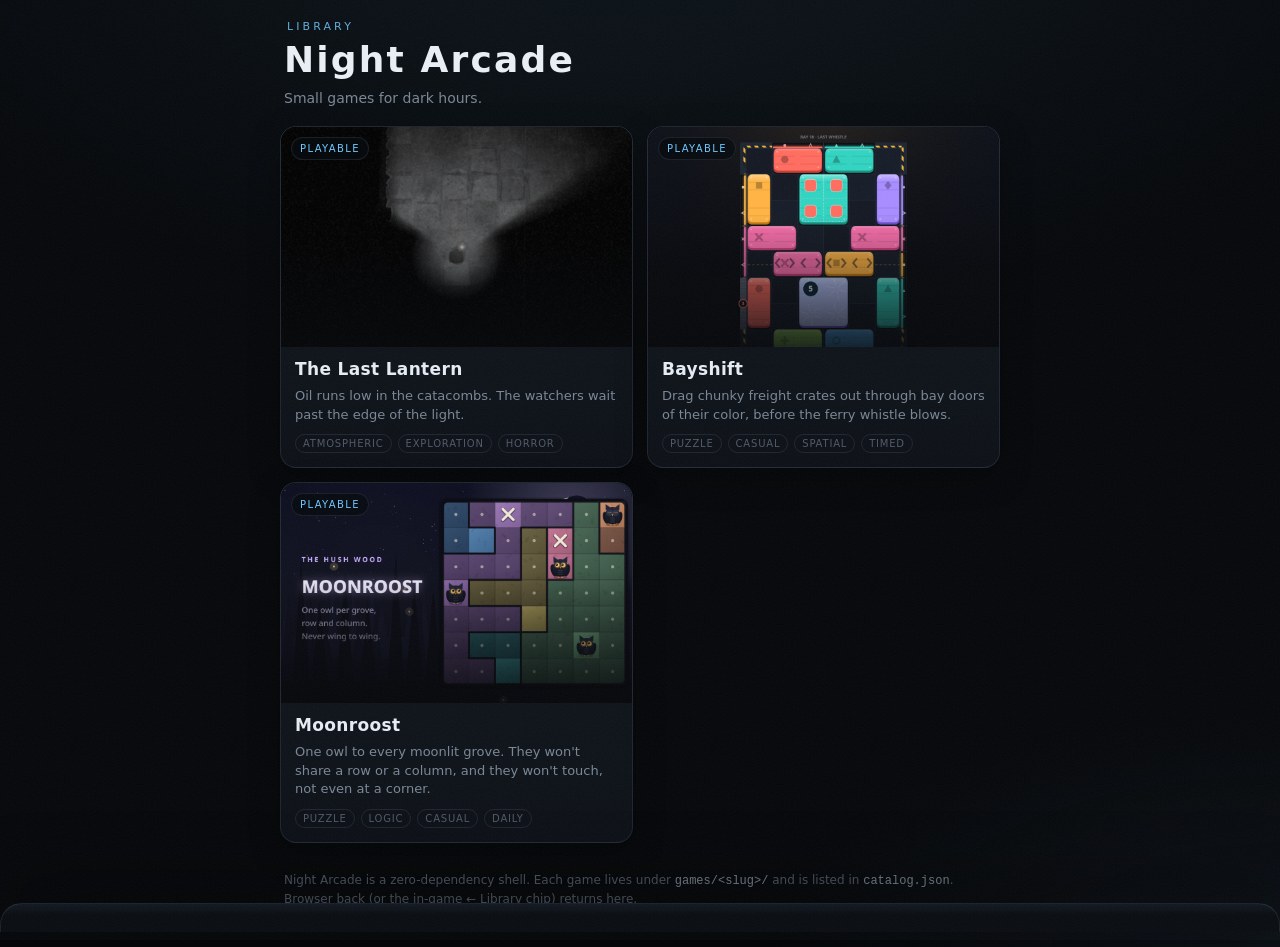
==== commit 2f07a5bb: "Library: cards as role=button divs (iOS flex-button sizing), network-first SW for html/css/js/json w" ====
--- a/index.html
+++ b/index.html
@@ -13,7 +13,7 @@
 <title>Night Arcade — Library</title>
 <link rel="icon" type="image/png" href="icons/favicon-32.png">
 <link rel="apple-touch-icon" href="icons/apple-touch-icon.png">
-<link rel="stylesheet" href="styles.css">
+<link rel="stylesheet" href="styles.css?v=8">
 </head>
 <body>
   <div class="shell">
@@ -23,6 +23,6 @@
   </div>
   <div class="sheet-backdrop" id="backdrop" aria-hidden="true"></div>
   <aside class="sheet" id="sheet" role="dialog" aria-modal="true" aria-hidden="true" aria-label="Game details"></aside>
-  <script src="app.js" defer></script>
+  <script src="app.js?v=8" defer></script>
 </body>
 </html>
--- a/styles.css
+++ b/styles.css
@@ -81,12 +81,14 @@
   padding: 0; display: flex; flex-direction: column;
   box-shadow: 0 10px 30px rgba(0, 0, 0, 0.35);
   transition: border-color 0.2s, transform 0.15s;
-  width: 100%;
+  width: 100%; cursor: pointer; -webkit-tap-highlight-color: transparent; color: inherit; font: inherit;
 }
 .card:active { transform: scale(0.985); }
 .card:focus-visible { outline: 2px solid var(--accent); outline-offset: 2px; }
 .card .cover {
-  aspect-ratio: 16 / 10; background: #000 center/cover no-repeat;
+  /* padding-based ratio: iOS Safari collapses aspect-ratio inside a flex <button> */
+  display: block; width: 100%; height: 0; padding-top: 62.5%; flex: 0 0 auto;
+  background: #000 center/cover no-repeat;
   position: relative; isolation: isolate;
 }
 .card .cover::after {
@@ -147,7 +149,7 @@
   margin: 4px auto 6px;
 }
 .sheet .hero {
-  aspect-ratio: 16 / 9; border-radius: 14px; background: #000 center/cover no-repeat;
+  width: 100%; height: 0; padding-top: 56.25%; border-radius: 14px; background: #000 center/cover no-repeat;
   border: 1px solid var(--line); flex-shrink: 0;
 }
 .sheet .meta { display: flex; flex-direction: column; gap: 8px; }
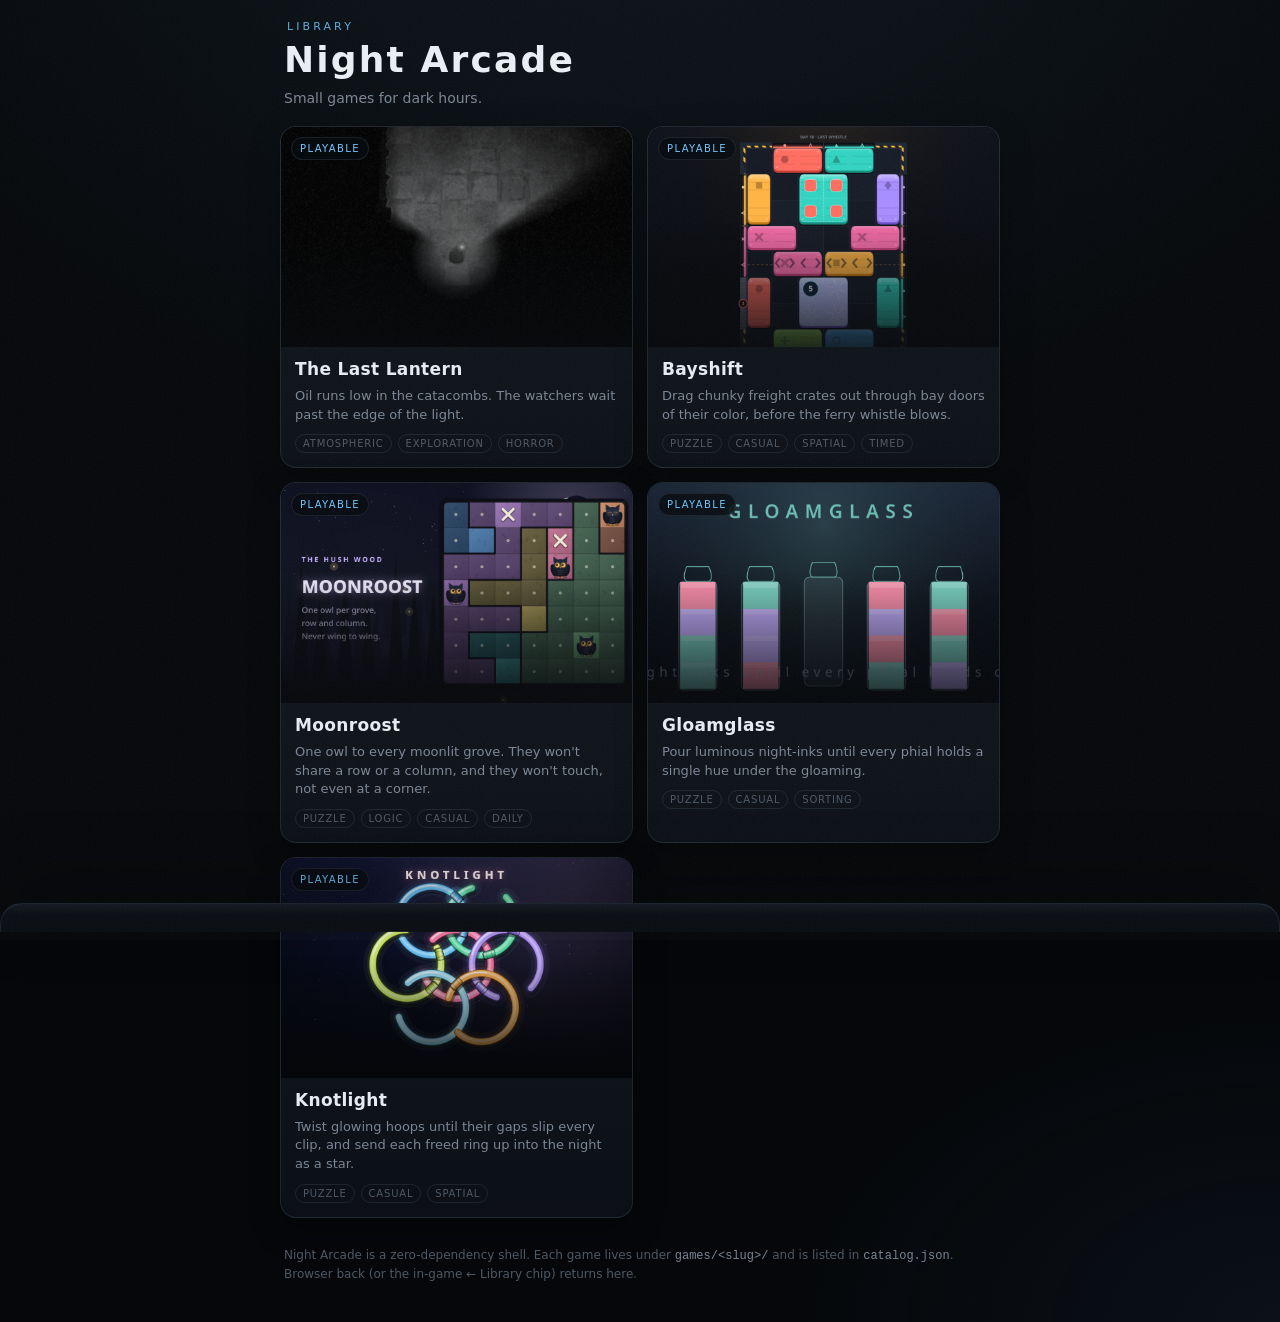
==== commit a601880a: "Add Knotlight — ring-untangling puzzle inspired by Rotate Rings (24 solver-proven boards, studs/pegs" ====
--- a/index.html
+++ b/index.html
@@ -5,15 +5,31 @@
 <meta name="viewport" content="width=device-width,initial-scale=1,viewport-fit=cover">
 <meta name="theme-color" content="#05070a">
 <meta name="color-scheme" content="dark">
-<meta name="description" content="Night Arcade — a dark, grainy library of small mobile games.">
+<meta name="description" content="Night Arcade: small games for dark hours. A library of moody mobile games, with a new one every morning.">
 <meta name="mobile-web-app-capable" content="yes">
 <meta name="apple-mobile-web-app-capable" content="yes">
 <meta name="apple-mobile-web-app-status-bar-style" content="black-translucent">
 <meta name="apple-mobile-web-app-title" content="Night Arcade">
-<title>Night Arcade — Library</title>
+<title>Night Arcade</title>
+<meta name="application-name" content="Night Arcade">
+<meta property="og:type" content="website">
+<meta property="og:site_name" content="Night Arcade">
+<meta property="og:title" content="Night Arcade">
+<meta property="og:description" content="Small games for dark hours. A library of moody mobile games, with a new one every morning.">
+<meta property="og:url" content="https://rphansen91.github.io/night-arcade/">
+<meta property="og:image" content="https://rphansen91.github.io/night-arcade/icons/og-image.png">
+<meta property="og:image:width" content="1200">
+<meta property="og:image:height" content="630">
+<meta property="og:image:alt" content="Night Arcade: a library of small mobile games">
+<meta name="twitter:card" content="summary_large_image">
+<meta name="twitter:title" content="Night Arcade">
+<meta name="twitter:description" content="Small games for dark hours. A library of moody mobile games, with a new one every morning.">
+<meta name="twitter:image" content="https://rphansen91.github.io/night-arcade/icons/og-image.png">
+<link rel="canonical" href="https://rphansen91.github.io/night-arcade/">
+<link rel="manifest" href="manifest.webmanifest">
 <link rel="icon" type="image/png" href="icons/favicon-32.png">
 <link rel="apple-touch-icon" href="icons/apple-touch-icon.png">
-<link rel="stylesheet" href="styles.css?v=8">
+<link rel="stylesheet" href="styles.css?v=9">
 </head>
 <body>
   <div class="shell">
@@ -23,6 +39,6 @@
   </div>
   <div class="sheet-backdrop" id="backdrop" aria-hidden="true"></div>
   <aside class="sheet" id="sheet" role="dialog" aria-modal="true" aria-hidden="true" aria-label="Game details"></aside>
-  <script src="app.js?v=8" defer></script>
+  <script src="app.js?v=9" defer></script>
 </body>
 </html>
